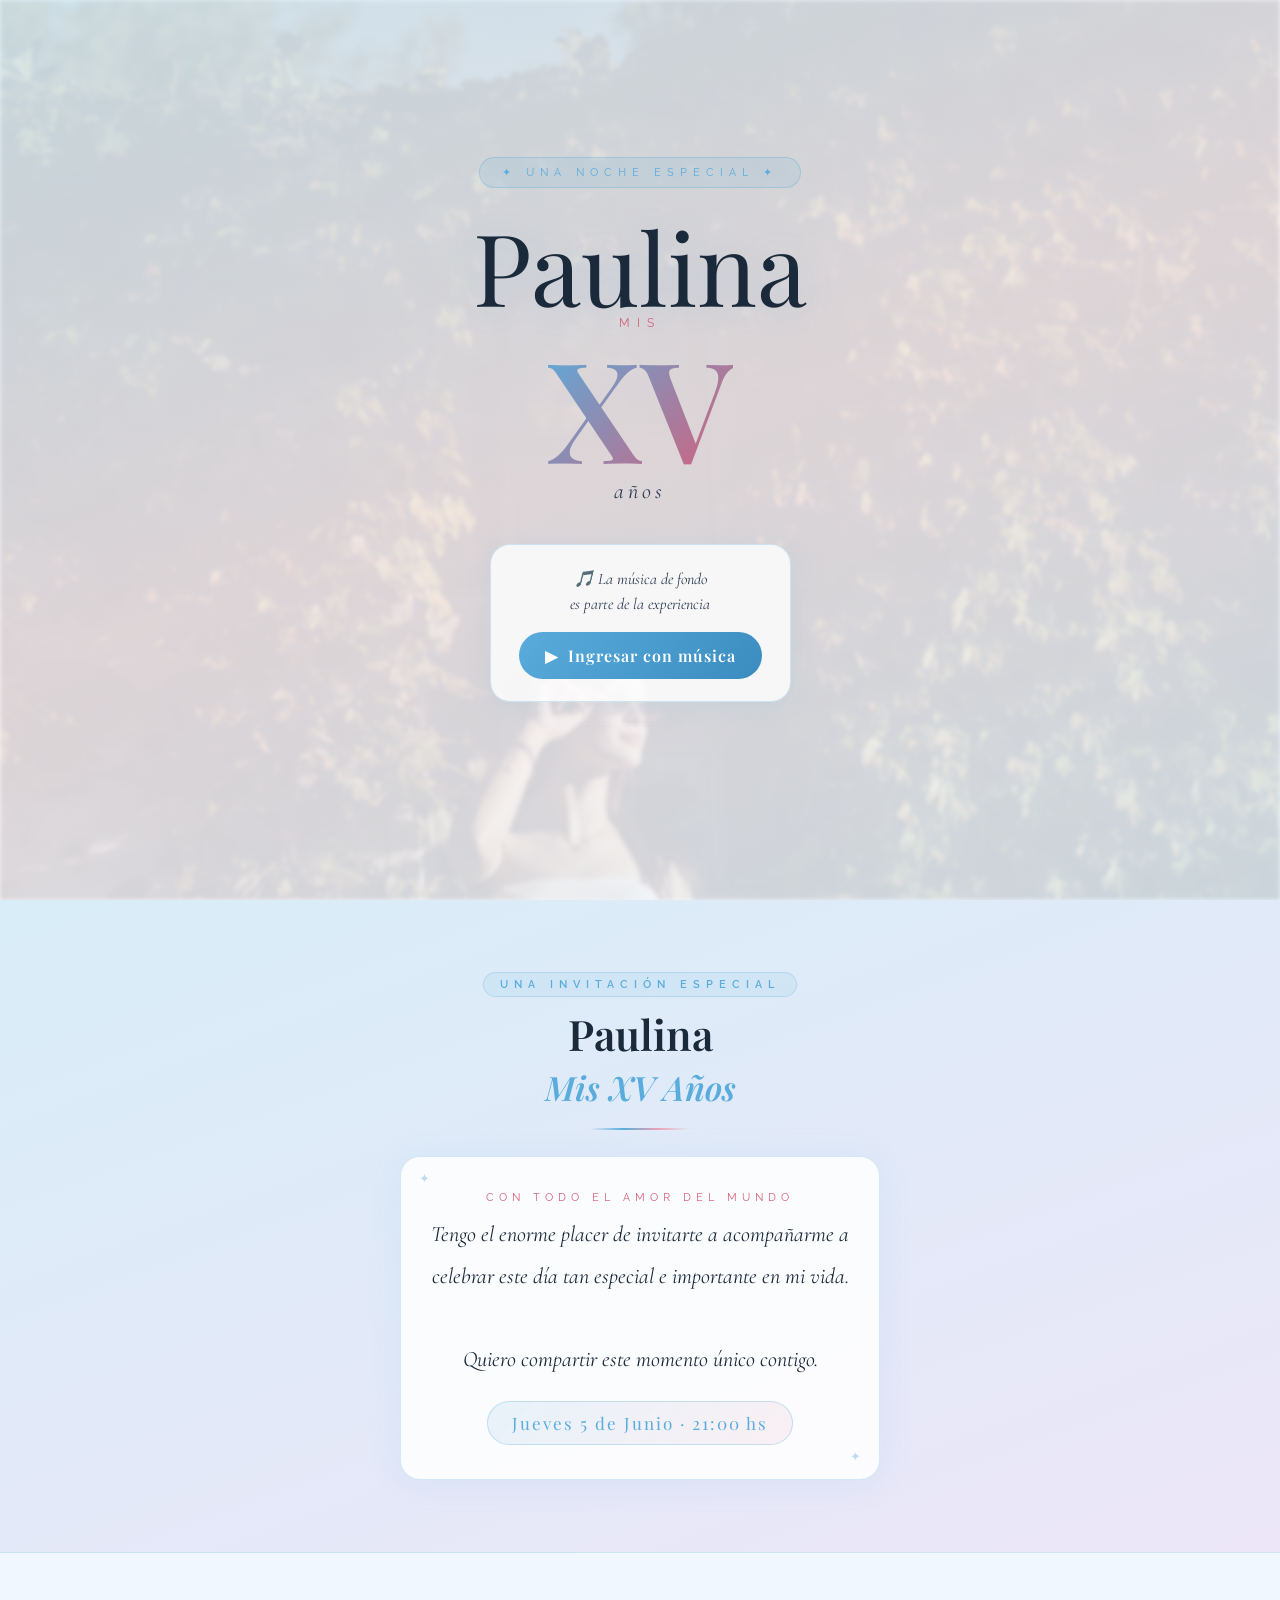
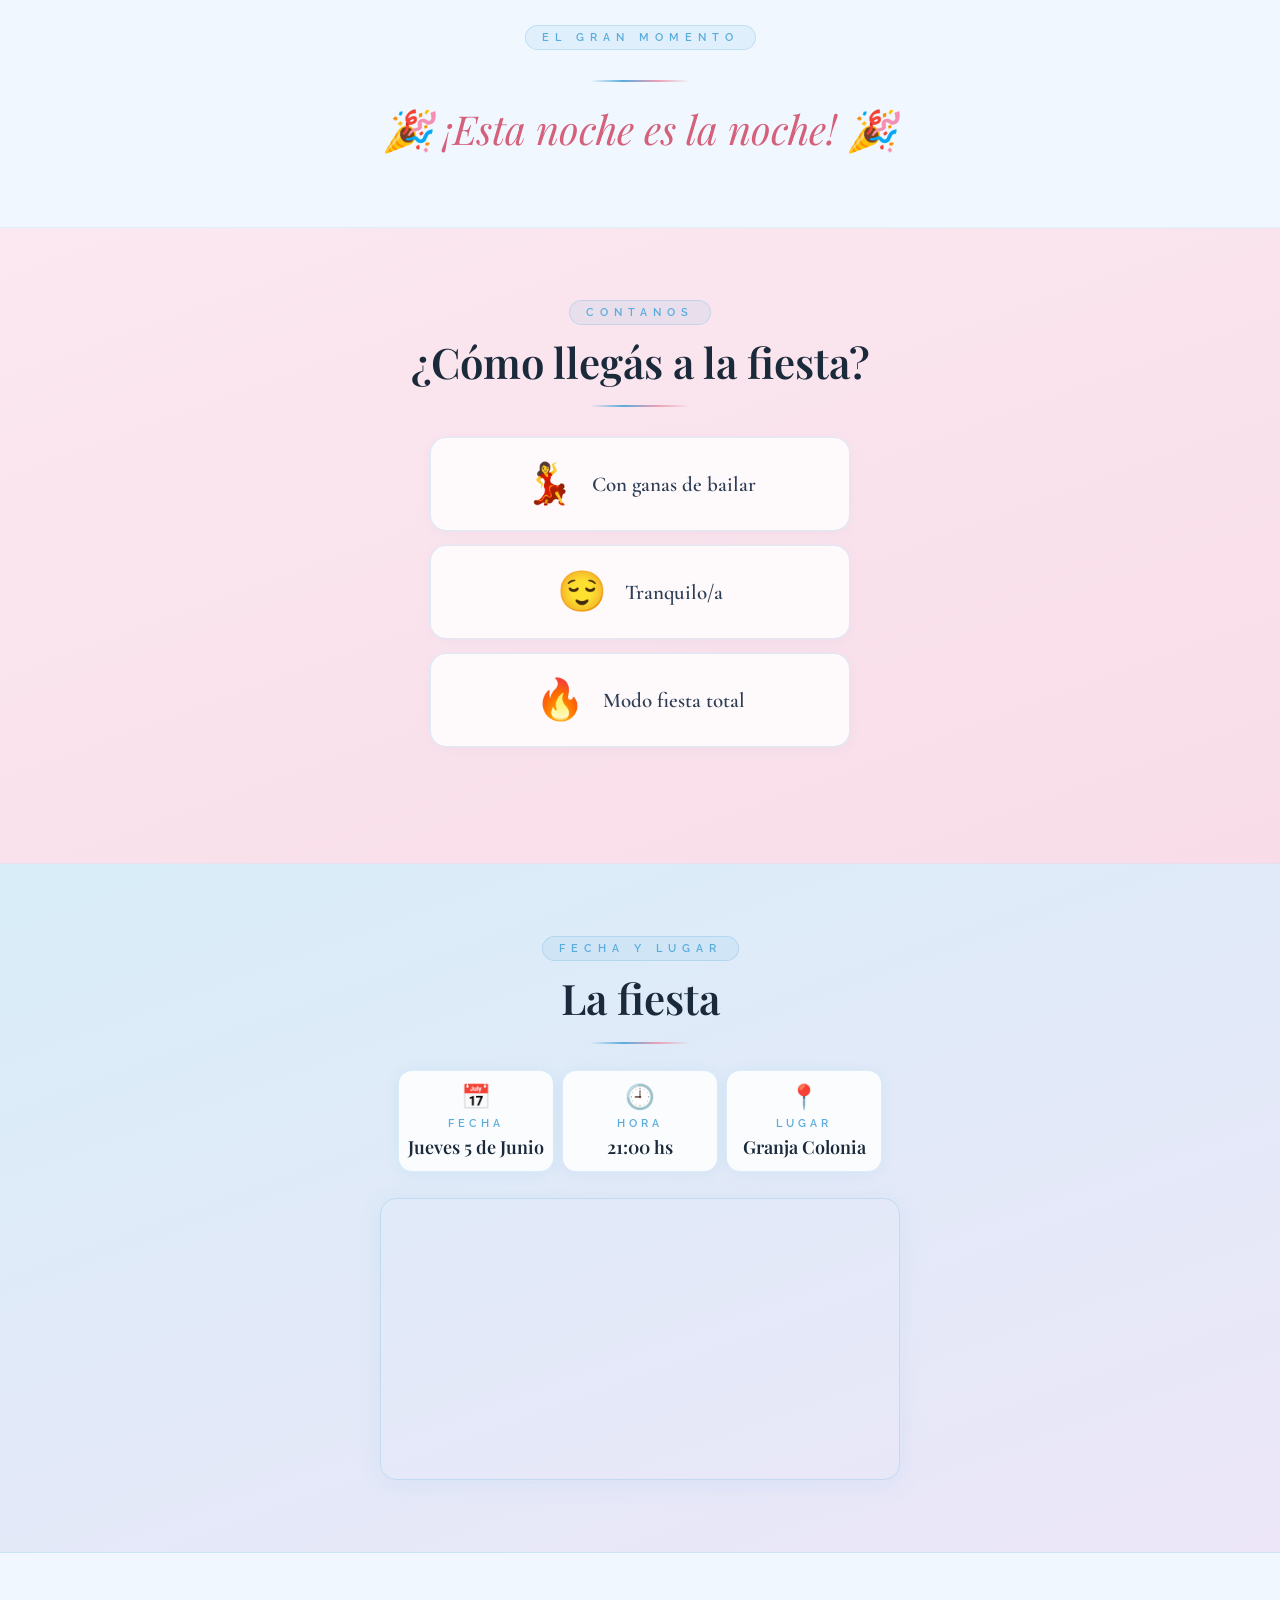
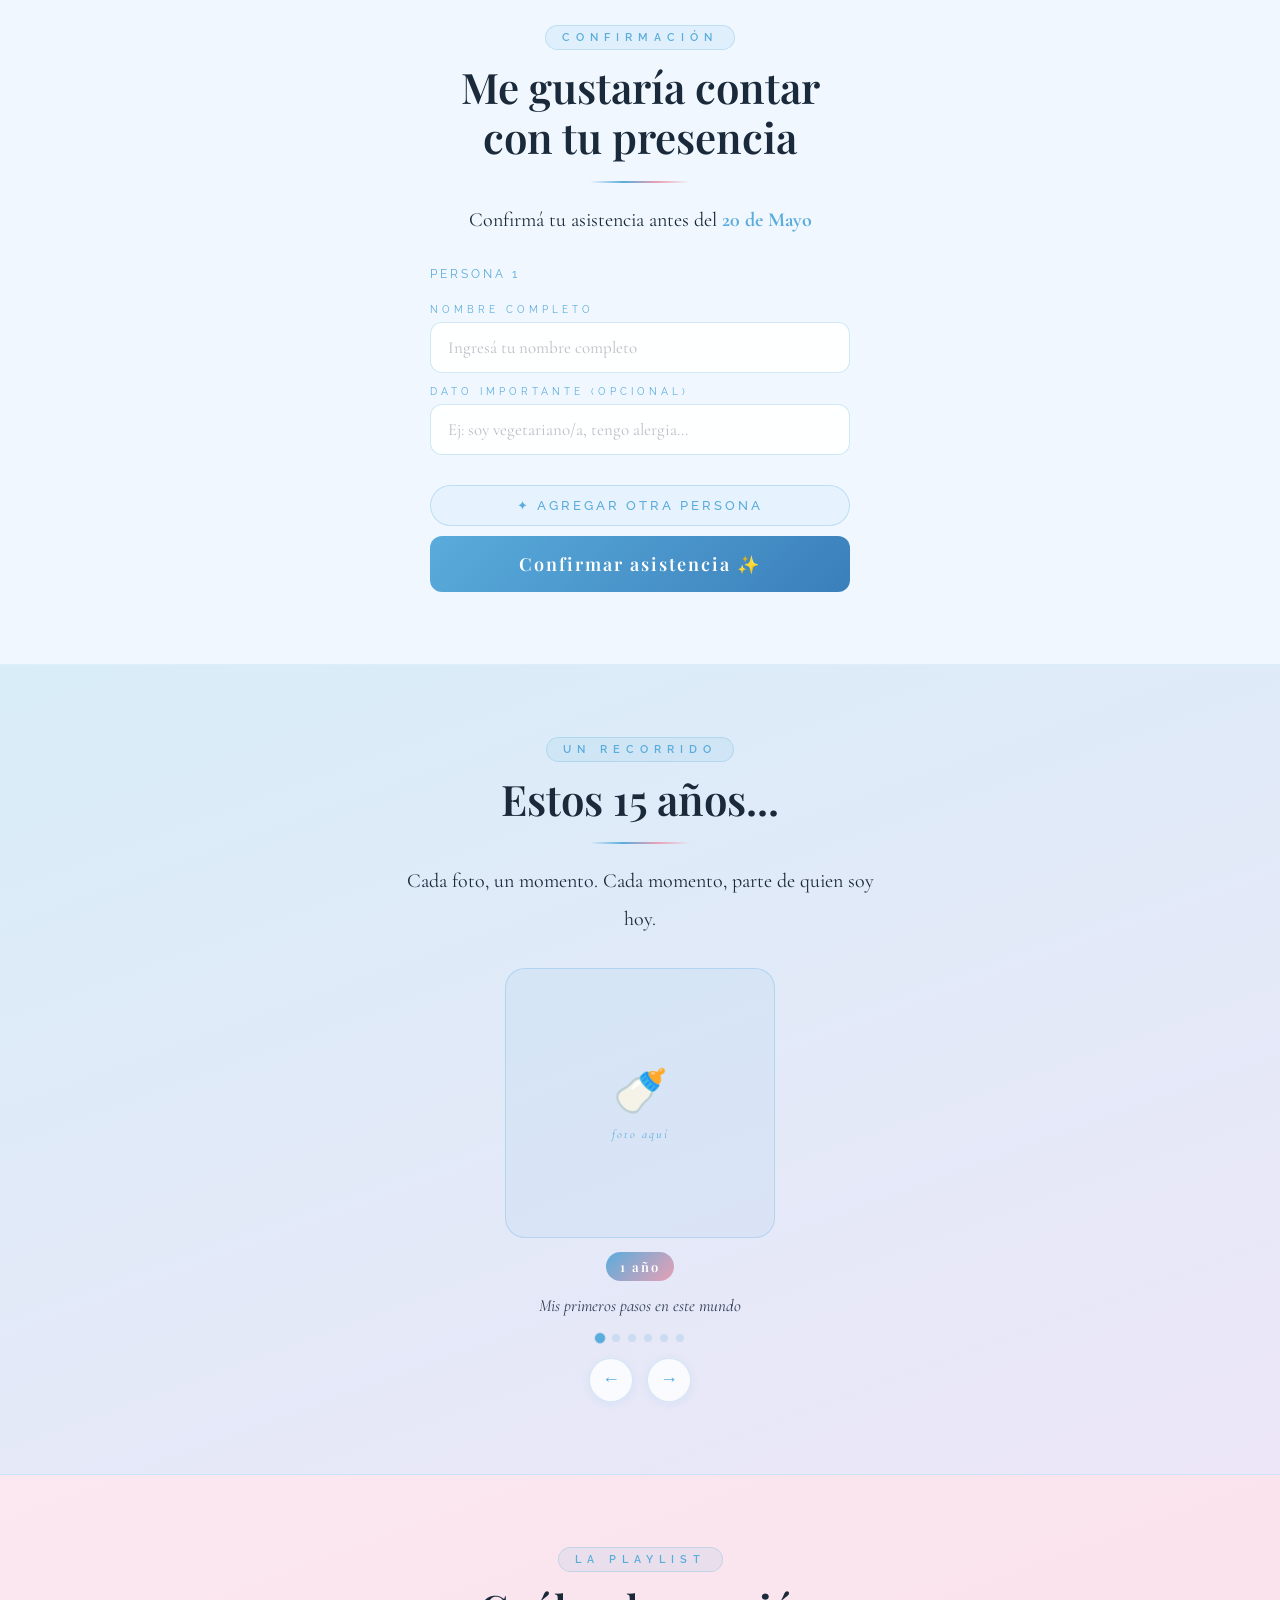
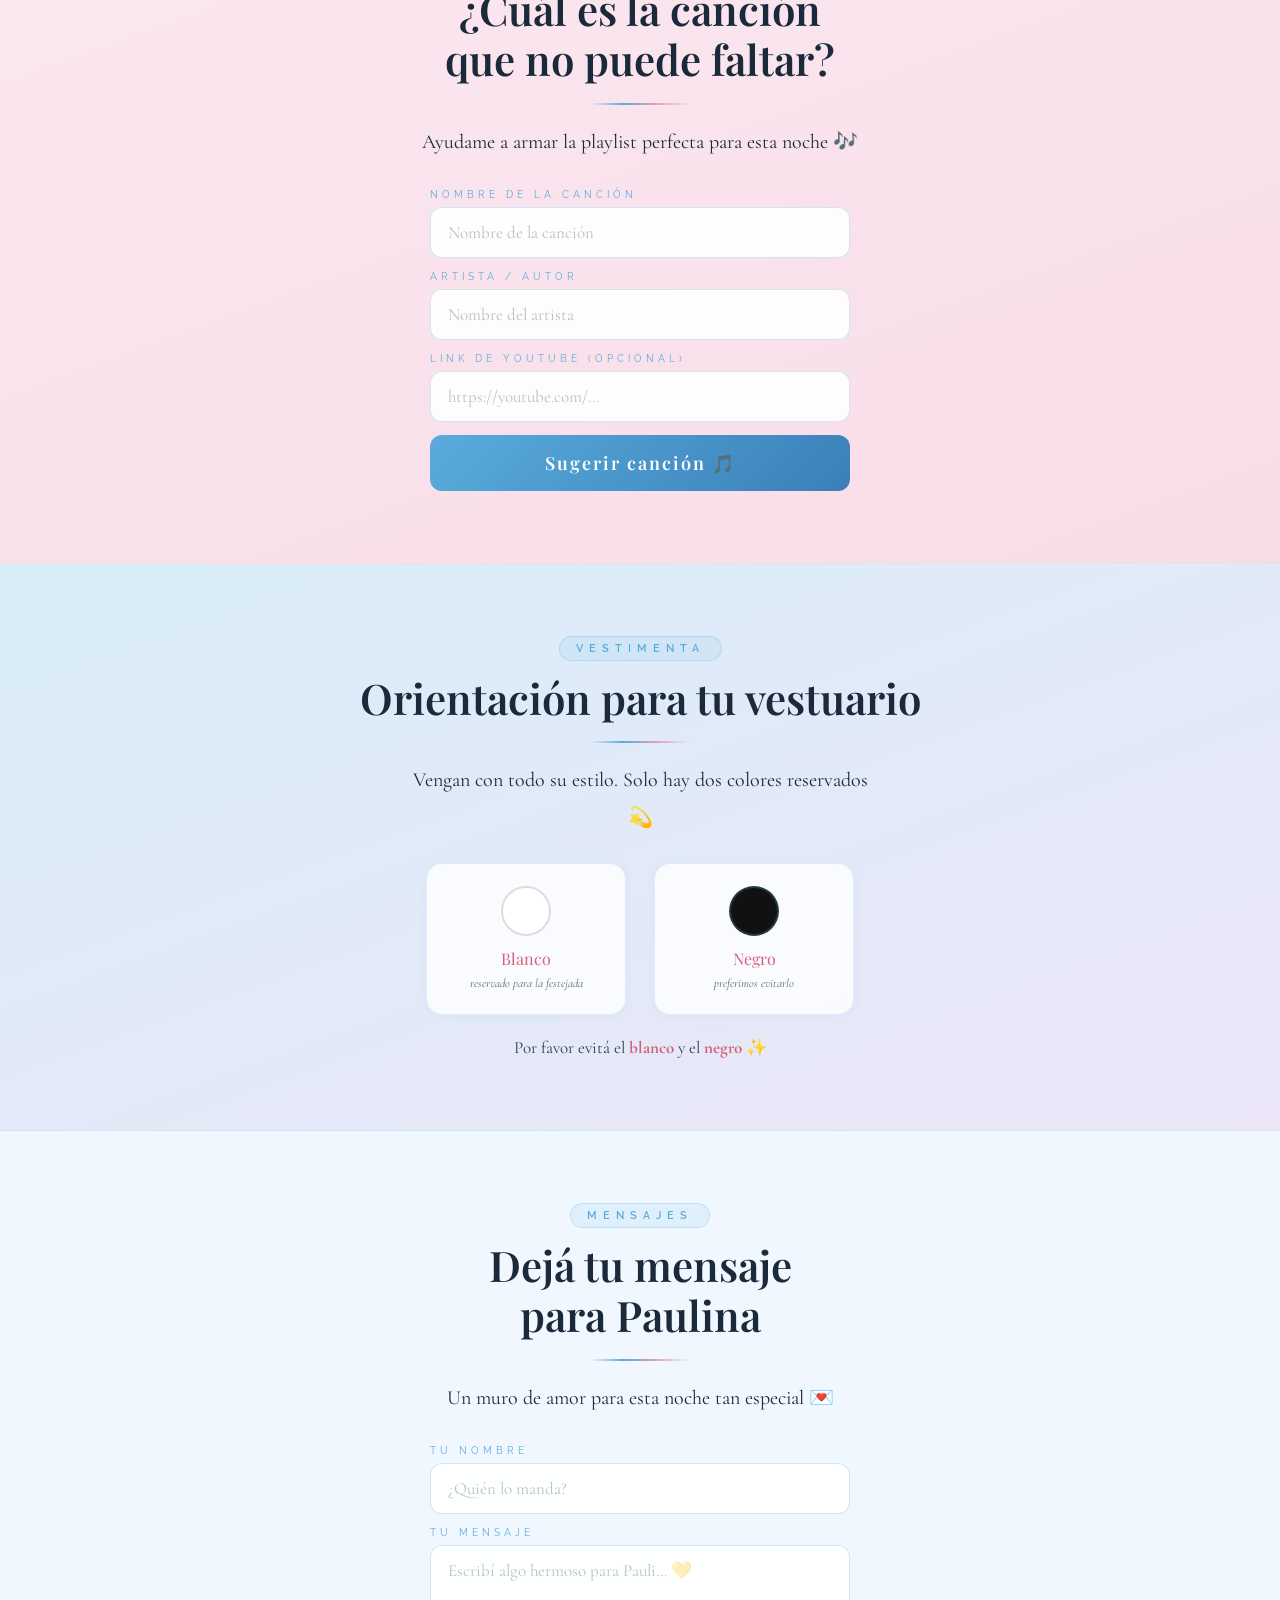
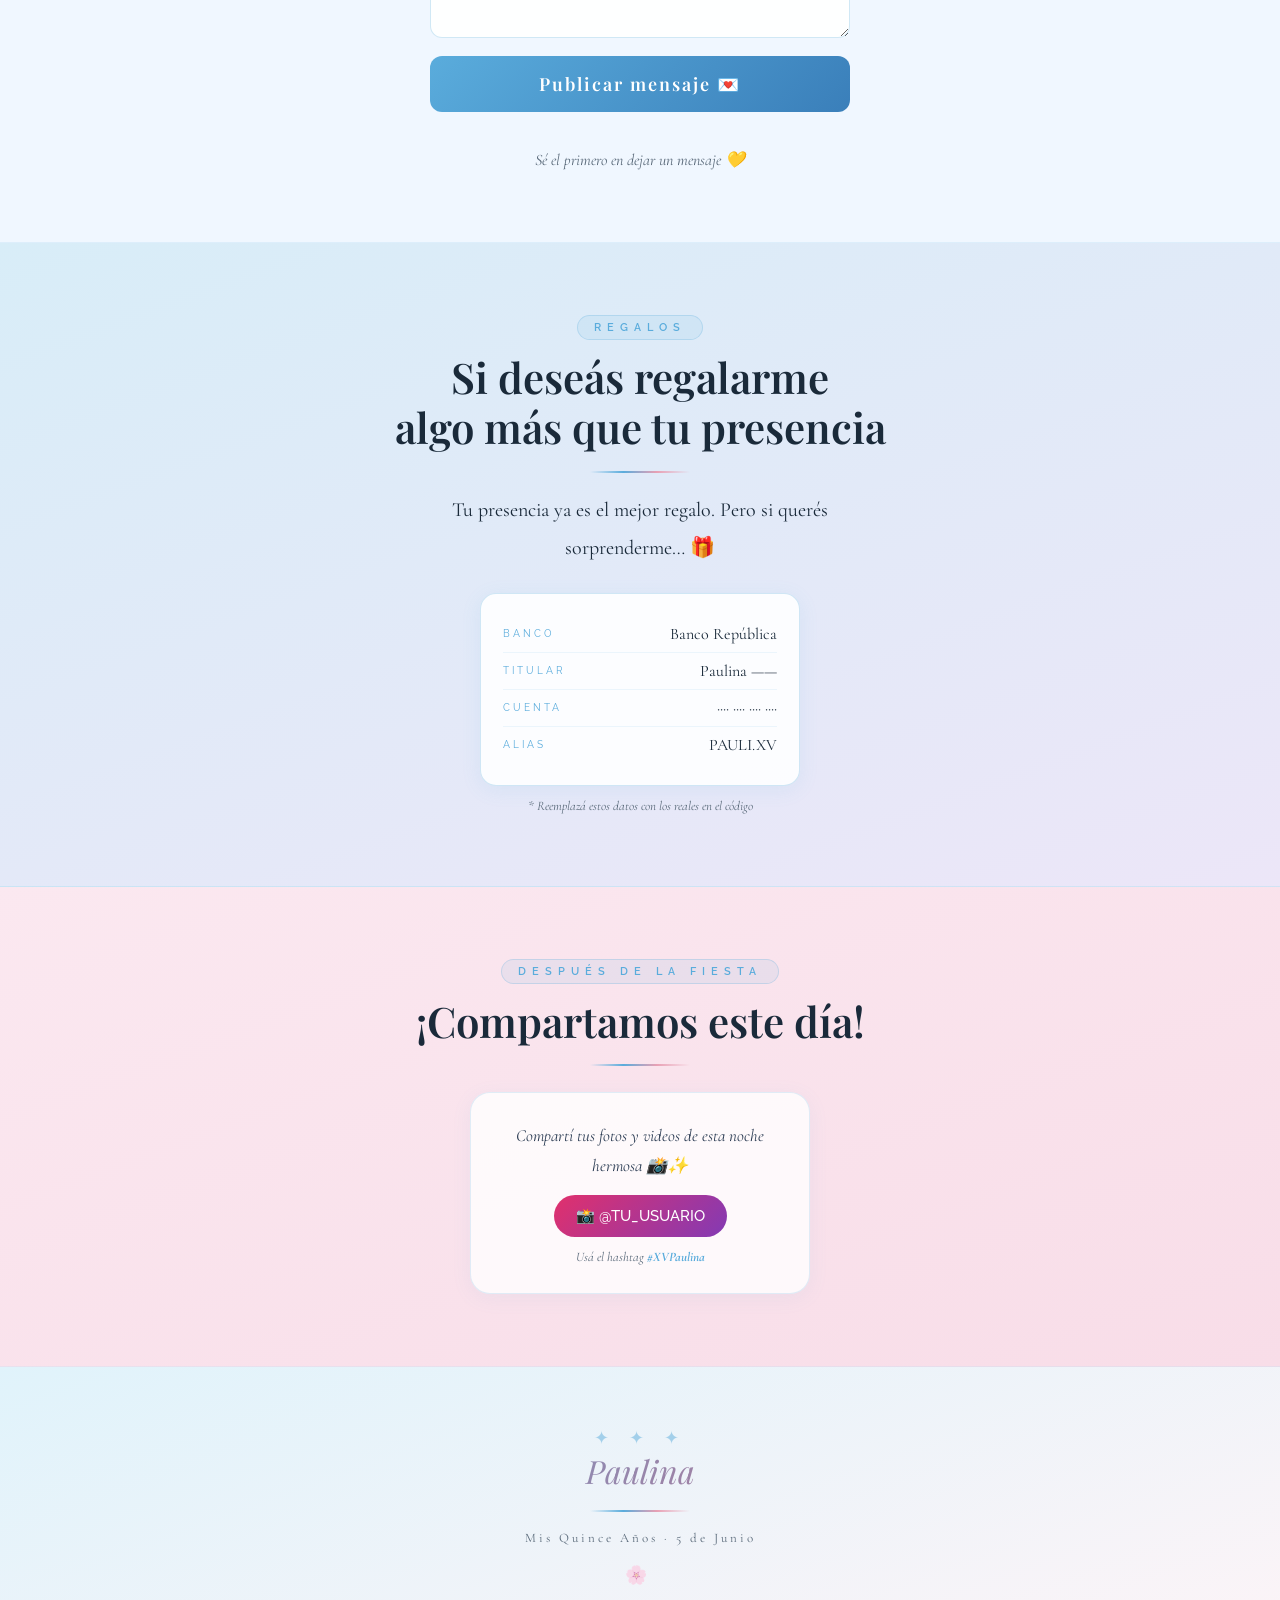
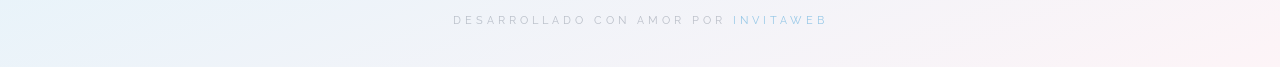
==== invitacion.html @ b2c711cb "Rename index.html to invitacion.html" ====
<!DOCTYPE html>

<html lang="es">
<head>
<meta charset="utf-8"/>
<meta content="width=device-width, initial-scale=1.0" name="viewport"/>
<title>Mis XV – Paulina</title>
<meta content="Mis XV – Paulina 🌸" property="og:title"/>
<meta content="¡Estás invitado/a a mis XV años! Jueves 5 de Junio · 21:00 hs · Granja Colonia" property="og:description"/>
<link href="https://fonts.googleapis.com" rel="preconnect"/>
<link href="https://fonts.googleapis.com/css2?family=Playfair+Display:ital,wght@0,400;0,600;1,400;1,600&amp;family=Cormorant+Garamond:ital,wght@0,300;0,400;0,500;1,300;1,400&amp;family=Raleway:wght@300;400;500&amp;display=swap" rel="stylesheet"/>

<link href="styles.css" rel="stylesheet"/></head>
<body>
<div id="petals"></div>
<audio id="bg-audio" loop="">
<source src="https://www.dropbox.com/scl/fi/ehjotuprtsx8vl22t01s5/Ed-Sheeran-Perfect.mp3?rlkey=2dh03h3hcytiv7m80mpddvq2r&amp;raw=1" type="audio/mpeg"/>
</audio>
<!-- ═══ HERO ═══ -->
<section id="hero">
<div id="hero-bg-photo"></div>
<div class="hero-badge">✦ una noche especial ✦</div>
<h1 class="hero-name">Paulina</h1>
<p class="hero-pre">Mis</p>
<div class="hero-xv">XV</div>
<p class="hero-anos">años</p>
<div class="music-btn-wrap">
<div class="music-card">
<p style="text-align:center;">🎵 La música de fondo<br/>es parte de la experiencia</p>
<button class="btn-music" id="musicBtn" onclick="toggleMusic()">
<span id="musicIcon">▶</span>
<span id="musicLabel">Ingresar con música</span>
</button>
<div class="audio-playing" id="audioAnim">
<div class="bar-anim" style="animation-delay:0s;height:5px;"></div>
<div class="bar-anim" style="animation-delay:.12s;height:9px;"></div>
<div class="bar-anim" style="animation-delay:.24s;height:13px;"></div>
<div class="bar-anim" style="animation-delay:.12s;height:9px;"></div>
<div class="bar-anim" style="animation-delay:0s;height:5px;"></div>
<span style="margin-left:8px;">Perfect · Ed Sheeran</span>
</div>
</div>
</div>
</section>
<!-- ═══ INVITACIÓN ═══ -->
<section class="section s-dark" id="invitacion">
<span class="sec-tag">una invitación especial</span>
<h2 class="sec-title">Paulina<br/><em style="font-size:.8em;color:var(--sky);">Mis XV Años</em></h2>
<div class="gold-line"></div>
<div class="invite-card">
<p class="invite-who">Con todo el amor del mundo</p>
<p class="invite-text">Tengo el enorme placer de invitarte a acompañarme a celebrar este día tan especial e importante en mi vida.<br/><br/>Quiero compartir este momento único contigo.</p>
<div class="invite-date">Jueves 5 de Junio · 21:00 hs</div>
</div>
</section>
<!-- ═══ COUNTDOWN ═══ -->
<section class="section" id="countdown-section">
<span class="sec-tag">el gran momento</span>
<h2 class="sec-title" id="countdownTitle">Faltan...</h2>
<div class="gold-line"></div>
<div class="countdown-grid" id="countdownGrid">
<div class="count-box"><span class="count-num" id="cd-days">--</span><span class="count-label">Días</span></div>
<div class="count-box"><span class="count-num" id="cd-hours">--</span><span class="count-label">Horas</span></div>
<div class="count-box"><span class="count-num" id="cd-mins">--</span><span class="count-label">Min</span></div>
<div class="count-box"><span class="count-num" id="cd-secs">--</span><span class="count-label">Seg</span></div>
</div>
<div id="event-arrived">🎉 ¡Esta noche es la noche! 🎉</div>
</section>
<!-- ═══ MOOD ═══ -->
<section class="section s-rose">
<span class="sec-tag">contanos</span>
<h2 class="sec-title">¿Cómo llegás a la fiesta?</h2>
<div class="gold-line"></div>
<div class="mood-grid mood-grid-vertical">
<button class="mood-btn mood-btn-centered" onclick="selectMood(this,'¡Así me gusta! ¡Con toda la energía! 💃')">
<span class="mood-icon">💃</span><span class="mood-label">Con ganas de bailar</span>
</button>
<button class="mood-btn mood-btn-centered" onclick="selectMood(this,'Perfecto, también hay lugar para descansar 😌')">
<span class="mood-icon">😌</span><span class="mood-label">Tranquilo/a</span>
</button>
<button class="mood-btn mood-btn-centered" onclick="selectMood(this,'¡¡MODO BESTIA ACTIVADO!! 🔥🎉')">
<span class="mood-icon">🔥</span><span class="mood-label">Modo fiesta total</span>
</button>
</div>
<p id="mood-response"></p>
</section>
<!-- ═══ LUGAR ═══ -->
<section class="section s-dark">
<span class="sec-tag">fecha y lugar</span>
<h2 class="sec-title">La fiesta</h2>
<div class="gold-line"></div>
<div class="lugar-info">
<div class="lugar-detail"><span class="ld-icon">📅</span><span class="ld-label">Fecha</span><span class="ld-val">Jueves 5 de Junio</span></div>
<div class="lugar-detail"><span class="ld-icon">🕘</span><span class="ld-label">Hora</span><span class="ld-val">21:00 hs</span></div>
<div class="lugar-detail"><span class="ld-icon">📍</span><span class="ld-label">Lugar</span><span class="ld-val">Granja Colonia</span></div>
</div>
<div class="map-wrap">
<iframe allowfullscreen="" height="280" loading="lazy" referrerpolicy="no-referrer-when-downgrade" src="https://www.google.com/maps/embed?pb=!1m18!1m12!1m3!1d3290.685437477045!2d-57.740736999999996!3d-34.4347445!2m3!1f0!2f0!3f0!3m2!1i1024!2i768!4f13.1!3m3!1m2!1s0x95a30c7c1a34ffbd%3A0x6a4ad1bd16b728e4!2sGranja%20Colonia!5e0!3m2!1ses-419!2suy!4v1768006159809!5m2!1ses-419!2suy" style="border:0;display:block;" width="100%"></iframe>
</div>
</section>
<!-- ═══ RSVP ═══ -->
<section class="section">
<span class="sec-tag">confirmación</span>
<h2 class="sec-title">Me gustaría contar<br/>con tu presencia</h2>
<div class="gold-line"></div>
<p class="sec-body">Confirmá tu asistencia antes del <strong style="color:var(--sky)">20 de Mayo</strong></p>
<div id="rsvp-wrap">
<div id="rsvp-forms-container">
<div class="rsvp-form rsvp-person-form" id="rsvp-form-0">
<p class="rsvp-person-label">Persona 1</p>
<div><label class="field-label">Nombre completo</label><input class="rsvp-input rsvp-name-input" placeholder="Ingresá tu nombre completo" type="text"/></div>
<div><label class="field-label">Dato importante (opcional)</label><input class="rsvp-input rsvp-dato-input" placeholder="Ej: soy vegetariano/a, tengo alergia..." type="text"/></div>
</div>
</div>
<div style="max-width:420px;margin:12px auto 0;display:flex;gap:10px;flex-direction:column;">
<button class="btn-add-person" id="btn-add-person" onclick="addRSVPPerson()">✦ Agregar otra persona</button>
<div style="position:relative;">
  <div class="party-burst" id="party-burst"></div>
  <button class="btn-gold" id="rsvp-btn" onclick="submitRSVP()">Confirmar asistencia ✨</button>
</div>
<p class="sheet-loading" id="rsvp-loading">Enviando...</p>
</div>
</div>
<div class="success-box" id="rsvp-success" style="position:relative;overflow:visible;">
  <span class="success-icon">🌸</span>
  <p class="success-msg" id="rsvp-thanks-msg"></p>
  <button class="btn-add-more" onclick="showAddMore()">¿Olvidaste a alguien? Agregar más →</button>
</div>
<div id="rsvp-add-more" style="display:none;max-width:420px;margin:20px auto 0;">
  <div id="rsvp-extra-container"></div>
  <div style="display:flex;gap:10px;flex-direction:column;margin-top:10px;">
    <button class="btn-add-person" onclick="addExtraPerson()">✦ Agregar otra persona</button>
    <button class="btn-gold" id="rsvp-extra-btn" onclick="submitExtra()">Confirmar ✨</button>
    <p class="sheet-loading" id="rsvp-extra-loading">Enviando...</p>
  </div>
</div>
</section>
<!-- ═══ SLIDESHOW ═══ -->
<section class="section s-dark" id="slideshow-section">
<span class="sec-tag">un recorrido</span>
<h2 class="sec-title">Estos 15 años...</h2>
<div class="gold-line"></div>
<p class="sec-body">Cada foto, un momento. Cada momento, parte de quien soy hoy.</p>
<div class="slides-wrap">
<div class="slide active">
<div class="slide-photo"><div class="slide-photo-placeholder">🍼<span>foto aquí</span></div></div>
<div class="slide-year-tag">1 año</div><p class="slide-caption">Mis primeros pasos en este mundo</p>
</div>
<div class="slide">
<div class="slide-photo"><div class="slide-photo-placeholder">🎠<span>foto aquí</span></div></div>
<div class="slide-year-tag">4 años</div><p class="slide-caption">La infancia más feliz</p>
</div>
<div class="slide">
<div class="slide-photo"><div class="slide-photo-placeholder">🎒<span>foto aquí</span></div></div>
<div class="slide-year-tag">7 años</div><p class="slide-caption">Empezando la escuela con todo</p>
</div>
<div class="slide">
<div class="slide-photo"><div class="slide-photo-placeholder">⭐<span>foto aquí</span></div></div>
<div class="slide-year-tag">10 años</div><p class="slide-caption">Creciendo y brillando</p>
</div>
<div class="slide">
<div class="slide-photo"><div class="slide-photo-placeholder">💫<span>foto aquí</span></div></div>
<div class="slide-year-tag">13 años</div><p class="slide-caption">Encontrando mi camino</p>
</div>
<div class="slide">
<div class="slide-photo" style="background:rgba(212,170,90,.15);border-color:var(--gold);display:flex;align-items:center;justify-content:center;">
<span style="font-family:'Playfair Display',serif;font-size:52px;color:var(--gold);">XV</span>
</div>
<div class="slide-year-tag" style="background:var(--rose);color:#fff;">¡Hoy! ✨</div>
<p class="slide-caption">La noche más especial de mi vida</p>
</div>
</div>
<div class="slide-dots" id="slideDots"></div>
<div class="slide-nav">
<button onclick="changeSlide(-1)">←</button>
<button onclick="changeSlide(1)">→</button>
</div>
</section>
<!-- ═══ CANCIÓN ═══ -->
<section class="section s-rose">
<span class="sec-tag">la playlist</span>
<h2 class="sec-title">¿Cuál es la canción<br/>que no puede faltar?</h2>
<div class="gold-line"></div>
<p class="sec-body">Ayudame a armar la playlist perfecta para esta noche 🎶</p>
<div id="cancion-wrap">
<div class="cancion-form">
<div><label class="field-label">Nombre de la canción</label><input class="rsvp-input" id="song-name" placeholder="Nombre de la canción" type="text"/></div>
<div><label class="field-label">Artista / Autor</label><input class="rsvp-input" id="song-artist" placeholder="Nombre del artista" type="text"/></div>
<div><label class="field-label">Link de YouTube (opcional)</label><input class="rsvp-input" id="song-yt" placeholder="https://youtube.com/..." type="url"/></div>
<button class="btn-gold" id="song-btn" onclick="submitSong()">Sugerir canción 🎵</button>
<p class="sheet-loading" id="song-loading">Enviando...</p>
</div>
</div>
<div class="success-box" id="song-success">
  <div class="music-burst" id="music-burst"></div>
  <div class="song-success-content">
    <div class="vinyl-spin">🎵</div>
    <p class="song-success-headline">¡Ya suena en la lista!</p>
    <p class="success-msg">Tu canción está en la playlist. ¡Esta noche va a sonar con todo! 🔥</p>
  </div>
</div>
</section>
<!-- ═══ DRESS CODE ═══ -->
<section class="section s-dark">
<span class="sec-tag">vestimenta</span>
<h2 class="sec-title">Orientación para tu vestuario</h2>
<div class="gold-line"></div>
<p class="sec-body">Vengan con todo su estilo. Solo hay dos colores reservados 💫</p>
<div class="dress-grid" style="justify-content:center;gap:28px;">
<div class="dress-card">
  <div class="dress-swatch" style="background:#ffffff;border:2px solid #ddd;"></div>
  <span class="dress-name" style="color:var(--rose);">Blanco</span>
  <span class="dress-hint">reservado para la festejada</span>
</div>
<div class="dress-card">
  <div class="dress-swatch" style="background:#111111;"></div>
  <span class="dress-name" style="color:var(--rose);">Negro</span>
  <span class="dress-hint">preferimos evitarlo</span>
</div>
</div>
<p class="dress-avoid" style="margin-top:22px;font-size:17px;">Por favor evitá el <strong>blanco</strong> y el <strong>negro</strong> ✨</p>
</section>
<!-- ═══ MURO MENSAJES ═══ -->
<section class="section">
<span class="sec-tag">mensajes</span>
<h2 class="sec-title">Dejá tu mensaje<br/>para Paulina</h2>
<div class="gold-line"></div>
<p class="sec-body" style="margin-bottom:26px;">Un muro de amor para esta noche tan especial 💌</p>
<div class="wall-form">
<div><label class="field-label">Tu nombre</label><input class="rsvp-input" id="msg-author" placeholder="¿Quién lo manda?" type="text"/></div>
<div><label class="field-label">Tu mensaje</label><textarea class="rsvp-input" id="msg-text" placeholder="Escribí algo hermoso para Pauli... 💛" rows="3"></textarea></div>
<button class="btn-gold" id="msg-btn" onclick="submitMessage()">Publicar mensaje 💌</button>
<p class="sheet-loading" id="msg-loading">Enviando...</p>
</div>
<div class="messages-grid" id="messages-grid"></div>
<p id="no-msgs" style="font-style:italic;color:var(--text3);margin-top:14px;font-size:16px;">Sé el primero en dejar un mensaje 💛</p>
<div id="load-more-wrap" style="display:none;margin-top:18px;">
<button class="btn-load-more" id="load-more-btn" onclick="showMoreMessages()">Ver más mensajes 💌</button>
</div>
</section>
<!-- ═══ REGALOS ═══ -->
<section class="section s-dark">
<span class="sec-tag">regalos</span>
<h2 class="sec-title">Si deseás regalarme<br/>algo más que tu presencia</h2>
<div class="gold-line"></div>
<p class="sec-body">Tu presencia ya es el mejor regalo. Pero si querés sorprenderme… 🎁</p>
<div class="cuenta-card" style="margin-top:26px;">
<div class="cuenta-row"><span class="cuenta-key">Banco</span><span class="cuenta-val">Banco República</span></div>
<div class="cuenta-row"><span class="cuenta-key">Titular</span><span class="cuenta-val">Paulina ——</span></div>
<div class="cuenta-row"><span class="cuenta-key">Cuenta</span><span class="cuenta-val">···· ···· ···· ····</span></div>
<div class="cuenta-row"><span class="cuenta-key">Alias</span><span class="cuenta-val">PAULI.XV</span></div>
</div>
<p style="margin-top:12px;font-style:italic;font-size:13px;color:var(--text3);">* Reemplazá estos datos con los reales en el código</p>
</section>
<!-- ═══ COMPARTIR ═══ -->
<section class="section s-rose">
<span class="sec-tag">después de la fiesta</span>
<h2 class="sec-title">¡Compartamos este día!</h2>
<div class="gold-line"></div>
<div class="compartir-card">
<p style="font-size:17px;line-height:1.75;color:var(--text2);font-style:italic;">Compartí tus fotos y videos de esta noche hermosa 📸✨</p>
<a class="ig-link" href="https://instagram.com/TU_USUARIO" target="_blank">📸 @TU_USUARIO</a>
<p style="margin-top:12px;font-size:13px;color:var(--text3);font-style:italic;">Usá el hashtag <strong style="color:var(--sky)">#XVPaulina</strong></p>
</div>
</section>
<!-- ═══ FOOTER ═══ -->
<footer>
<div class="ornament">✦ ✦ ✦</div>
<p class="footer-name">Paulina</p>
<div class="gold-line"></div>
<p class="footer-sub">Mis Quince Años · 5 de Junio</p>
<div class="ornament" style="margin-top:18px;">🌸</div>
<p class="footer-dev">Desarrollado con amor por <a href="https://instagram.com/invitaweb" target="_blank">InvitaWeb</a></p>
</footer>
<script>
const RSVP_URL   = 'https://script.google.com/macros/s/AKfycby2bw_PEi1w4SXfk_TTuOe9Qt4-QoPeKziPu39IPRhcY4eWBf8t-KB4WMZ339tUosrSmA/exec';
const SONG_URL   = 'https://script.google.com/macros/s/AKfycbwihVxnTMyxjVmnY-t0No33_3AevM8NCIVOHHYjIyl0JQ2nB4KIGzhMf7et7EvwhIkz/exec';
const WALL_URL   = 'https://script.google.com/macros/s/AKfycbxCaXE3C5wKMLF_wX_gRmzpaJHUsHrGMh-nxW_STA-od3k9UpepJ0_OFmLWIS_dCV-lzw/exec';

/* PÉTALOS */
(function(){
  const c=document.getElementById('petals');
  const cols=['#a8d8f0','#e8a0b4','#5aacdc','#f0c8d8','#90ccee','#d4607a','#b8e0f4'];
  for(let i=0;i<30;i++){
    const p=document.createElement('div'); p.className='petal';
    const s=7+Math.random()*10;
    p.style.cssText=['left:'+(Math.random()*100)+'vw','width:'+s+'px','height:'+(s*1.4)+'px',
      'background:'+cols[Math.floor(Math.random()*cols.length)],
      'animation-duration:'+(4+Math.random()*7)+'s',
      'animation-delay:'+(Math.random()*10)+'s',
      'border-radius:'+(48+Math.random()*20)+'% '+(38+Math.random()*20)+'% '+(52+Math.random()*18)+'% '+(34+Math.random()*18)+'%'
    ].join(';');
    c.appendChild(p);
  }
})();

/* SPARKLES */
(function(){
  const h=document.getElementById('hero');
  for(let i=0;i<18;i++){
    const s=document.createElement('div'); s.className='hero-sparkle';
    s.style.cssText=['left:'+(10+Math.random()*80)+'%','top:'+(10+Math.random()*80)+'%',
      'width:'+(1+Math.random()*2.5)+'px','height:'+(1+Math.random()*2.5)+'px',
      'animation-duration:'+(2+Math.random()*4)+'s','animation-delay:'+(Math.random()*4)+'s'
    ].join(';');
    h.appendChild(s);
  }
})();

/* MÚSICA */
let playing=false;
function toggleMusic(){
  const a=document.getElementById('bg-audio');
  const icon=document.getElementById('musicIcon');
  const lbl=document.getElementById('musicLabel');
  const anim=document.getElementById('audioAnim');
  const floatBtn=document.getElementById('music-float');
  const pauseSvg=document.getElementById('float-pause-svg');
  const playSvg=document.getElementById('float-play-svg');
  if(!playing){
    a.play().catch(()=>{});
    icon.textContent='⏸'; lbl.textContent='Pausar música';
    anim.classList.add('show');
    floatBtn.style.display='flex';
    if(pauseSvg){pauseSvg.style.display='block'; playSvg.style.display='none';}
    playing=true;
  }else{
    a.pause();
    icon.textContent='▶'; lbl.textContent='Reanudar música';
    anim.classList.remove('show');
    floatBtn.style.display='flex';
    if(pauseSvg){pauseSvg.style.display='none'; playSvg.style.display='block';}
    playing=false;
  }
}

/* COUNTDOWN */
(function(){
  const target=new Date('2026-06-05T21:00:00');
  const grid=document.getElementById('countdownGrid');
  const arrived=document.getElementById('event-arrived');
  const title=document.getElementById('countdownTitle');
  function tick(){
    const diff=target-Date.now();
    if(diff<=0){grid.style.display='none';arrived.style.display='block';title.style.display='none';return;}
    document.getElementById('cd-days').textContent=Math.floor(diff/86400000);
    document.getElementById('cd-hours').textContent=Math.floor((diff%86400000)/3600000);
    document.getElementById('cd-mins').textContent=Math.floor((diff%3600000)/60000);
    document.getElementById('cd-secs').textContent=Math.floor((diff%60000)/1000);
  }
  tick(); setInterval(tick,1000);
})();

/* MOOD */
function selectMood(btn,msg){
  document.querySelectorAll('.mood-btn').forEach(b=>b.classList.remove('selected'));
  btn.classList.add('selected');
  const r=document.getElementById('mood-response');
  r.style.opacity=0;
  setTimeout(()=>{r.textContent=msg;r.style.opacity=1;},200);
}

/* SLIDESHOW */
(function(){
  const slides=document.querySelectorAll('.slide');
  const dotsEl=document.getElementById('slideDots');
  let current=0, timer;
  slides.forEach((_,i)=>{
    const d=document.createElement('button'); d.className='sdot'+(i===0?' active':'');
    d.onclick=()=>goTo(i); dotsEl.appendChild(d);
  });
  function goTo(n){
    slides[current].classList.remove('active'); dotsEl.children[current].classList.remove('active');
    current=(n+slides.length)%slides.length;
    slides[current].classList.add('active'); dotsEl.children[current].classList.add('active');
    resetTimer();
  }
  function resetTimer(){clearInterval(timer); timer=setInterval(()=>goTo(current+1),4000);}
  resetTimer();
  window.changeSlide=n=>goTo(current+n);
})();

/* UTIL FETCH A SHEETS */
async function sendToSheet(url, data, btnId, loadingId){
  const btn=document.getElementById(btnId);
  const loading=document.getElementById(loadingId);
  btn.disabled=true; loading.classList.add('show');
  try{
    // Sin Content-Type header: evita preflight CORS con Google Apps Script
    await fetch(url,{method:'POST',body:JSON.stringify(data)});
  }catch(e){console.warn('Sheet error',e);}
  loading.classList.remove('show');
}

/* RSVP */
let rsvpPersonCount = 1;
function addRSVPPerson(){
  const container = document.getElementById('rsvp-forms-container');
  const idx = rsvpPersonCount;
  const div = document.createElement('div');
  div.className = 'rsvp-form rsvp-person-form';
  div.id = 'rsvp-form-'+idx;
  div.innerHTML = `
    <p class="rsvp-person-label">Persona ${idx+1} <button onclick="removeRSVPPerson(${idx})" class="btn-remove-person">✕ quitar</button></p>
    <div><label class="field-label">Nombre completo</label><input class="rsvp-input rsvp-name-input" placeholder="Nombre completo" type="text"/></div>
    <div><label class="field-label">Dato importante (opcional)</label><input class="rsvp-input rsvp-dato-input" placeholder="Ej: soy vegetariano/a, tiene alergia..." type="text"/></div>
  `;
  container.appendChild(div);
  rsvpPersonCount++;
}
function removeRSVPPerson(idx){
  const el = document.getElementById('rsvp-form-'+idx);
  if(el) el.remove();
}
async function submitRSVP(){
  const forms = document.querySelectorAll('.rsvp-person-form');
  const personas = [];
  let allValid = true;
  forms.forEach((form,i)=>{
    const name = form.querySelector('.rsvp-name-input').value.trim();
    const dato = form.querySelector('.rsvp-dato-input').value.trim();
    if(!name){ allValid=false; form.querySelector('.rsvp-name-input').focus(); }
    else personas.push({name,dato});
  });
  if(!allValid){ alert('Por favor ingresá el nombre de todas las personas.'); return; }
  const btn=document.getElementById('rsvp-btn');
  const loading=document.getElementById('rsvp-loading');
  btn.disabled=true; loading.classList.add('show');
  for(const p of personas){
    await fetch(RSVP_URL,{method:'POST',body:JSON.stringify({nombre:p.name,extra:p.dato,timestamp:new Date().toLocaleString('es-UY')})}).catch(()=>{});
  }
  loading.classList.remove('show');
  document.getElementById('rsvp-wrap').style.display='none';
  const suc=document.getElementById('rsvp-success'); suc.style.display='block';
  const nombres = personas.map(p=>p.name).join(', ');
  document.getElementById('rsvp-thanks-msg').textContent='¡Gracias! Asistencia confirmada para: '+nombres+'. ¡Los esperamos con todo! 🌸';
  setTimeout(launchConfetti, 100);
}

/* CANCIÓN */
async function submitSong(){
  const name=document.getElementById('song-name').value.trim();
  const artist=document.getElementById('song-artist').value.trim();
  const yt=document.getElementById('song-yt').value.trim();
  if(!name||!artist){alert('Por favor ingresá la canción y el artista.');return;}
  await sendToSheet(SONG_URL,{nombre:name+' - '+artist,extra:yt,timestamp:new Date().toLocaleString('es-UY')},'song-btn','song-loading');
  document.getElementById('cancion-wrap').style.display='none';
  document.getElementById('song-success').style.display='block';
  setTimeout(launchMusicNotes, 100);
}

/* MURO */
const localMessages=[];

// Cargar mensajes existentes desde Sheets al cargar la página
(async function loadMessages(){
  try{
    const res = await fetch(WALL_URL);
    const data = await res.json();
    if(Array.isArray(data)){
      data.forEach(row=>{
        if(row.nombre && row.mensaje){
          localMessages.push({author:row.nombre, text:row.mensaje, time:new Date(row.timestamp||Date.now())});
        }
      });
      renderMessages();
    }
  }catch(e){ /* silencioso si falla */ }
})();
async function submitMessage(){
  const author=document.getElementById('msg-author').value.trim();
  const text=document.getElementById('msg-text').value.trim();
  if(!author||!text){alert('Por favor completá tu nombre y mensaje.');return;}
  await sendToSheet(WALL_URL,{nombre:author,mensaje:text,timestamp:new Date().toLocaleString('es-UY')},'msg-btn','msg-loading');
  localMessages.push({author,text,time:new Date()});
  document.getElementById('msg-author').value='';
  document.getElementById('msg-text').value='';
  document.getElementById('msg-btn').disabled=false;
  renderMessages();
}
const MSG_PAGE = 5;
let msgVisible = MSG_PAGE;
function renderMessages(reset){
  if(reset) msgVisible = MSG_PAGE;
  const grid=document.getElementById('messages-grid');
  const noMsg=document.getElementById('no-msgs');
  const loadWrap=document.getElementById('load-more-wrap');
  const sorted=[...localMessages].reverse();
  if(sorted.length>0) noMsg.style.display='none';
  grid.innerHTML='';
  sorted.slice(0,msgVisible).forEach(m=>{
    const d=document.createElement('div'); d.className='msg-card';
    const t=m.time instanceof Date ? m.time : new Date(m.time);
    const min=t.getMinutes().toString().padStart(2,'0');
    d.innerHTML=`<p class="msg-author">${m.author}</p><p class="msg-text">"${m.text}"</p><p class="msg-time">${t.getHours()}:${min}</p>`;
    grid.appendChild(d);
  });
  if(loadWrap) loadWrap.style.display = (sorted.length > msgVisible) ? 'block' : 'none';
}
function showMoreMessages(){
  msgVisible += MSG_PAGE;
  renderMessages();
}

/* RSVP EXTRA */
function showAddMore(){
  document.getElementById('rsvp-add-more').style.display='block';
  addExtraPerson();
  document.getElementById('rsvp-success').querySelector('.btn-add-more').style.display='none';
}
let extraPersonCount=0;
function addExtraPerson(){
  const container=document.getElementById('rsvp-extra-container');
  const idx=extraPersonCount++;
  const div=document.createElement('div');
  div.className='rsvp-form rsvp-person-form'; div.id='rsvp-extra-'+idx;
  div.innerHTML=`
    <p class="rsvp-person-label">Persona extra ${idx+1} <button onclick="document.getElementById('rsvp-extra-${idx}').remove()" class="btn-remove-person">✕ quitar</button></p>
    <div><label class="field-label">Nombre completo</label><input class="rsvp-input rsvp-name-input" placeholder="Nombre completo" type="text"/></div>
    <div><label class="field-label">Dato importante (opcional)</label><input class="rsvp-input rsvp-dato-input" placeholder="Ej: soy vegetariano/a..." type="text"/></div>
  `;
  container.appendChild(div);
}
async function submitExtra(){
  const forms=document.querySelectorAll('#rsvp-extra-container .rsvp-person-form');
  const personas=[];
  let allValid=true;
  forms.forEach(form=>{
    const name=form.querySelector('.rsvp-name-input').value.trim();
    const dato=form.querySelector('.rsvp-dato-input').value.trim();
    if(!name){allValid=false;}else{personas.push({name,dato});}
  });
  if(!allValid){alert('Por favor ingresá el nombre.');return;}
  const btn=document.getElementById('rsvp-extra-btn');
  const loading=document.getElementById('rsvp-extra-loading');
  btn.disabled=true; loading.classList.add('show');
  for(const p of personas){
    await fetch(RSVP_URL,{method:'POST',body:JSON.stringify({nombre:p.name,extra:p.dato,timestamp:new Date().toLocaleString('es-UY')})}).catch(()=>{});
  }
  loading.classList.remove('show');
  document.getElementById('rsvp-add-more').style.display='none';
  const nombres=personas.map(p=>p.name).join(', ');
  const msg=document.getElementById('rsvp-thanks-msg');
  msg.textContent+=' • También confirmado: '+nombres+' 🌸';
}

/* REGALOS */
function showRegalo(btn){
  document.getElementById('regalo-reveal').classList.add('show');
  btn.style.display='none';
}

/* ═══ ANIMACIÓN RSVP: confetti ═══ */
function launchConfetti(){
  const burst=document.getElementById('party-burst');
  if(!burst) return;
  burst.innerHTML='';
  const colors=['#5aacdc','#d4607a','#e8cc88','#a8d8f0','#f0c8d8','#7ecfa0','#ffd700'];
  for(let i=0;i<40;i++){
    const el=document.createElement('div');
    el.className='confetti-piece';
    const angle=Math.random()*360;
    const dist=80+Math.random()*140;
    const tx=Math.cos(angle*Math.PI/180)*dist+'px';
    const ty=Math.sin(angle*Math.PI/180)*dist+'px';
    const rot=(Math.random()-0.5)*720+'deg';
    el.style.cssText=`background:${colors[i%colors.length]};--tx:${tx};--ty:${ty};--rot:${rot};animation-delay:${Math.random()*.3}s;border-radius:${Math.random()>0.5?'50%':'2px'};width:${6+Math.random()*8}px;height:${6+Math.random()*8}px;`;
    burst.appendChild(el);
  }
}

/* ═══ ANIMACIÓN CANCIÓN: notas ═══ */
function launchMusicNotes(){
  const burst=document.getElementById('music-burst');
  if(!burst) return;
  burst.innerHTML='';
  const notes=['🎵','🎶','🎸','🎹','🎤','✨','🎼','💫'];
  for(let i=0;i<18;i++){
    const el=document.createElement('div');
    el.className='music-note';
    const angle=Math.random()*360;
    const dist=70+Math.random()*160;
    const tx=Math.cos(angle*Math.PI/180)*dist+'px';
    const ty=Math.sin(angle*Math.PI/180)*dist+'px';
    const rot=(Math.random()-0.5)*180+'deg';
    el.style.cssText=`--tx:${tx};--ty:${ty};--rot:${rot};animation-delay:${Math.random()*.4}s;font-size:${18+Math.random()*18}px;`;
    el.textContent=notes[Math.floor(Math.random()*notes.length)];
    burst.appendChild(el);
  }
}
</script>

<!-- MUSIC FLOAT WIDGET -->
<button id="music-float" onclick="toggleMusic()" title="Reproducir / Pausar música"
  style="display:none;position:fixed;bottom:22px;right:22px;z-index:1000;
  width:54px;height:54px;border-radius:50%;border:none;cursor:pointer;
  background:linear-gradient(135deg,var(--sky),var(--rose));
  box-shadow:0 4px 20px rgba(90,172,220,0.4);
  align-items:center;justify-content:center;
  transition:transform .2s,box-shadow .2s;padding:0;">
  <!-- PAUSE icon (dos barras) -->
  <svg id="float-pause-svg" xmlns="http://www.w3.org/2000/svg" width="22" height="22" viewBox="0 0 24 24" fill="white" style="display:block;">
    <rect x="5" y="4" width="4" height="16" rx="1.5"/>
    <rect x="15" y="4" width="4" height="16" rx="1.5"/>
  </svg>
  <!-- PLAY icon (triángulo) -->
  <svg id="float-play-svg" xmlns="http://www.w3.org/2000/svg" width="22" height="22" viewBox="0 0 24 24" fill="white" style="display:none;margin-left:3px;">
    <polygon points="5,3 19,12 5,21"/>
  </svg>
</button>
</body>
</html>
---- styles.css ----
:root{
  --rose:#d4607a; --rose-light:#e8a0b4; --rose-pale:#fce8ef;
  --sky:#5aacdc; --sky-light:#a8d8f0; --sky-pale:#e0f3fb;
  --gold:#c8903a; --gold-light:#e0b860;
  --dark:#1a2a3a; --dark2:#22344a;
  --cream:#ffffff; --cream2:rgba(255,255,255,0.88); --cream3:rgba(255,255,255,0.55);
  --bg:#f0f7ff; --bg2:#fdf4f7; --bg3:#e8f4fc;
  --text:#1a2a3a; --text2:#2e3e55; --text3:#5a6a7a;
  --card-bg:rgba(255,255,255,0.72); --card-border:rgba(90,172,220,0.22);
}
*,*::before,*::after{box-sizing:border-box;margin:0;padding:0;}
html{scroll-behavior:smooth;}
body{background:var(--bg);font-family:'Cormorant Garamond',serif;color:var(--text);overflow-x:hidden;}
::-webkit-scrollbar{width:4px;}
::-webkit-scrollbar-track{background:var(--bg);}
::-webkit-scrollbar-thumb{background:var(--sky);border-radius:2px;}

/* PÉTALOS */
#petals{position:fixed;inset:0;pointer-events:none;z-index:5;}
.petal{position:absolute;top:-20px;border-radius:60% 40% 55% 35%;animation:petalFall linear infinite;opacity:0;}
@keyframes petalFall{
  0%{transform:translateY(0) rotate(0deg) translateX(0);opacity:.75;}
  50%{transform:translateY(50vh) rotate(200deg) translateX(18px);opacity:.5;}
  100%{transform:translateY(108vh) rotate(380deg) translateX(-12px);opacity:0;}
}

/* HERO */
#hero{
  min-height:100vh;display:flex;flex-direction:column;align-items:center;
  justify-content:center;position:relative;overflow:hidden;padding:60px 24px;
  background:linear-gradient(160deg,#e0f3fb 0%,#fdf4f7 50%,#e8f4fc 100%);
}
/* foto de fondo semitransparente */
#hero-bg-photo{
  position:absolute;inset:0;
  background-image:url('img/image_0.jpeg');
  background-size:cover;background-position:center top;
  opacity:0.13;
  filter:blur(2px) saturate(0.7);
  z-index:0;
}
#hero > *:not(#hero-bg-photo){position:relative;z-index:1;}

.hero-sparkle{position:absolute;border-radius:50%;animation:sparkle ease-in-out infinite;z-index:1;}
@keyframes sparkle{0%,100%{opacity:0;transform:scale(0);}50%{opacity:.6;transform:scale(1);}}

.hero-badge{
  background:rgba(90,172,220,0.12);border:1px solid rgba(90,172,220,0.35);
  border-radius:50px;padding:8px 22px;margin-bottom:28px;
  font-family:'Raleway',sans-serif;font-size:11px;letter-spacing:6px;
  color:var(--sky);text-transform:uppercase;
  opacity:0;animation:fadeUp 1s .1s forwards;
}
.hero-pre{font-family:'Raleway',sans-serif;font-size:12px;letter-spacing:7px;color:var(--rose);text-transform:uppercase;margin-bottom:6px;opacity:0;animation:fadeUp 1s .2s forwards;}
.hero-name{font-family:'Playfair Display',serif;font-size:clamp(56px,14vw,100px);font-weight:400;color:var(--text);line-height:1;text-shadow:0 2px 32px rgba(90,172,220,0.18);opacity:0;animation:fadeUp 1s .5s forwards;}
.hero-xv{font-family:'Playfair Display',serif;font-size:clamp(76px,21vw,140px);font-weight:600;
  background:linear-gradient(135deg,var(--sky) 0%,var(--rose) 100%);
  -webkit-background-clip:text;-webkit-text-fill-color:transparent;background-clip:text;
  line-height:1;text-shadow:none;opacity:0;animation:fadeUp 1s .8s forwards;}
.hero-anos{font-style:italic;font-size:22px;color:var(--text2);letter-spacing:4px;margin-top:2px;opacity:0;animation:fadeUp 1s 1s forwards;}

.music-btn-wrap{margin-top:40px;opacity:0;animation:fadeUp 1s 1.3s forwards;}
.music-card{background:rgba(255,255,255,0.8);border:1px solid rgba(90,172,220,0.28);border-radius:20px;padding:22px 28px;max-width:320px;margin:0 auto;backdrop-filter:blur(8px);box-shadow:0 4px 24px rgba(90,172,220,0.1);}
.music-card p{font-style:italic;font-size:16px;color:var(--text2);margin-bottom:14px;line-height:1.6;}
.btn-music{display:inline-flex;align-items:center;gap:10px;background:linear-gradient(135deg,var(--sky) 0%,#3a8cc0 100%);border:none;border-radius:50px;color:#fff;padding:13px 26px;font-family:'Playfair Display',serif;font-size:16px;font-weight:600;cursor:pointer;transition:transform .2s,box-shadow .2s;letter-spacing:1px;}
.btn-music:hover{transform:translateY(-2px);box-shadow:0 8px 24px rgba(90,172,220,0.4);}
.audio-playing{display:none;align-items:center;justify-content:center;gap:4px;margin-top:12px;color:var(--sky);font-size:12px;letter-spacing:2px;font-family:'Raleway',sans-serif;}
.audio-playing.show{display:flex;}
.bar-anim{width:3px;border-radius:2px;background:var(--sky);animation:barB ease-in-out infinite;}
@keyframes barB{0%,100%{height:4px;}50%{height:14px;}}
@keyframes fadeUp{from{opacity:0;transform:translateY(22px);}to{opacity:1;transform:translateY(0);}}

/* SECCIONES */
.section{position:relative;z-index:2;padding:72px 24px;text-align:center;border-bottom:1px solid rgba(90,172,220,0.12);}
.s-dark{background:linear-gradient(160deg,#d8edf8 0%,#ece6f8 100%);}
.s-rose{background:linear-gradient(160deg,#fbe8f0 0%,#f8dde8 100%);}
.sec-tag{display:block;font-family:'Raleway',sans-serif;font-size:11px;font-weight:600;color:var(--sky);letter-spacing:6px;text-transform:uppercase;margin-bottom:12px;background:rgba(90,172,220,0.1);display:inline-block;padding:5px 16px;border-radius:50px;border:1px solid rgba(90,172,220,0.25);}
.sec-title{font-family:'Playfair Display',serif;font-size:clamp(28px,6.5vw,42px);font-weight:600;color:var(--dark);line-height:1.2;}
.sec-body{font-size:clamp(17px,3.5vw,20px);line-height:1.9;color:var(--text);max-width:480px;margin:16px auto 0;}
.gold-line{width:100px;height:2px;background:linear-gradient(90deg,transparent,var(--sky),var(--rose-light),transparent);margin:18px auto;}
.ornament{color:rgba(90,172,220,0.5);font-size:18px;letter-spacing:8px;}

/* INVITACIÓN */
.invite-card{max-width:480px;margin:26px auto 0;background:rgba(255,255,255,0.85);border:1px solid rgba(90,172,220,0.25);border-radius:20px;padding:34px 28px;position:relative;box-shadow:0 4px 32px rgba(90,172,220,0.1);backdrop-filter:blur(6px);}
.invite-card::before,.invite-card::after{content:'✦';position:absolute;color:var(--sky);opacity:.38;font-size:13px;}
.invite-card::before{top:14px;left:18px;} .invite-card::after{bottom:14px;right:18px;}
.invite-who{font-family:'Raleway',sans-serif;font-size:11px;letter-spacing:5px;color:var(--rose);text-transform:uppercase;margin-bottom:10px;}
.invite-text{font-size:clamp(18px,3.8vw,22px);line-height:1.9;color:var(--text);font-style:italic;}
.invite-date{display:inline-block;margin-top:20px;background:linear-gradient(135deg,rgba(90,172,220,0.12),rgba(212,96,122,0.08));border:1px solid rgba(90,172,220,0.3);border-radius:50px;padding:10px 24px;font-family:'Playfair Display',serif;font-size:17px;color:var(--sky);letter-spacing:2px;}

/* COUNTDOWN */
.countdown-grid{display:table;width:100%;max-width:360px;margin:30px auto 0;border-collapse:separate;border-spacing:6px 0;}
.count-box{display:table-cell;width:25%;background:rgba(255,255,255,0.95);border:1px solid rgba(90,172,220,0.35);border-radius:14px;padding:12px 4px;box-shadow:0 4px 20px rgba(90,172,220,0.18);text-align:center;vertical-align:middle;}
.count-num{font-family:'Playfair Display',serif;font-size:clamp(32px,7vw,48px);font-weight:600;
  background:linear-gradient(135deg,var(--sky),var(--rose));
  -webkit-background-clip:text;-webkit-text-fill-color:transparent;background-clip:text;
  line-height:1;display:block;}
.count-label{font-family:'Raleway',sans-serif;font-size:11px;font-weight:600;color:var(--text2);letter-spacing:3px;text-transform:uppercase;display:block;margin-top:5px;}
#event-arrived{display:none;font-family:'Playfair Display',serif;font-size:clamp(26px,6vw,40px);font-style:italic;color:var(--rose);margin-top:20px;animation:fadeUp 1s forwards;}

/* MOOD */
.mood-grid{display:flex;justify-content:center;gap:14px;flex-wrap:wrap;margin-top:30px;}
.mood-grid-vertical{flex-direction:column;align-items:stretch;max-width:420px;margin-left:auto;margin-right:auto;}
.mood-btn{background:rgba(255,255,255,0.8);border:1px solid rgba(90,172,220,0.2);border-radius:16px;padding:22px 18px;min-width:110px;flex:1;max-width:155px;cursor:pointer;transition:all .25s;font-family:'Cormorant Garamond',serif;color:var(--text2);text-align:center;box-shadow:0 2px 12px rgba(90,172,220,0.06);}
.mood-grid-vertical .mood-btn{max-width:100% !important;width:100%;display:flex;align-items:center;gap:18px;padding:22px 24px;text-align:left;flex:none;}
.mood-grid-vertical .mood-icon{font-size:36px;flex-shrink:0;margin-bottom:0;}
.mood-grid-vertical .mood-label{font-size:20px;font-weight:500;}
.mood-btn-centered{justify-content:center !important;text-align:center !important;}
.mood-btn-centered .mood-icon{font-size:40px;}
.mood-btn-centered .mood-label{font-size:21px;font-weight:600;}
.mood-btn:hover{background:rgba(90,172,220,0.08);border-color:rgba(90,172,220,0.48);transform:translateY(-3px);box-shadow:0 6px 20px rgba(90,172,220,0.15);}
.mood-btn.selected{background:linear-gradient(135deg,rgba(90,172,220,0.12),rgba(212,96,122,0.08));border-color:var(--sky);color:var(--text);}
.mood-icon{font-size:30px;display:block;margin-bottom:9px;}
.mood-label{font-size:16px;display:block;}
.mood-hint{font-size:12px;font-style:italic;color:var(--text3);display:block;margin-top:4px;}
#mood-response{margin-top:18px;font-style:italic;font-size:18px;color:var(--rose);min-height:26px;transition:opacity .4s;}

/* LUGAR / MAPA */
.lugar-info{display:table;width:100%;max-width:500px;margin:26px auto;border-collapse:separate;border-spacing:8px 0;}
.lugar-detail{display:table-cell;width:33.33%;text-align:center;background:rgba(255,255,255,0.85);border:1px solid rgba(90,172,220,0.22);border-radius:14px;padding:12px 4px;box-shadow:0 2px 14px rgba(90,172,220,0.1);vertical-align:middle;}
.ld-icon{font-size:24px;display:block;margin-bottom:5px;}
.ld-label{font-family:'Raleway',sans-serif;font-size:11px;font-weight:600;letter-spacing:4px;color:var(--sky);text-transform:uppercase;display:block;margin-bottom:5px;}
.ld-val{font-size:clamp(13px,3.2vw,18px);font-weight:600;color:var(--dark);font-family:'Playfair Display',serif;}
.map-wrap{max-width:520px;margin:0 auto;border-radius:16px;overflow:hidden;border:1px solid rgba(90,172,220,0.25);box-shadow:0 4px 24px rgba(90,172,220,0.1);}

/* FORMS */
.rsvp-form,.cancion-form,.wall-form{max-width:420px;margin:28px auto 0;display:flex;flex-direction:column;gap:13px;}
.field-label{display:block;font-family:'Raleway',sans-serif;font-size:10px;letter-spacing:4px;color:var(--sky);text-transform:uppercase;margin-bottom:7px;text-align:left;}
.rsvp-input{background:rgba(255,255,255,0.9);border:1px solid rgba(90,172,220,0.28);border-radius:12px;color:var(--text);padding:14px 17px;font-family:'Cormorant Garamond',serif;font-size:17px;width:100%;outline:none;transition:border-color .2s,background .2s,box-shadow .2s;-webkit-appearance:none;}
.rsvp-input:focus{border-color:rgba(90,172,220,0.65);background:#fff;box-shadow:0 0 0 3px rgba(90,172,220,0.1);}
.rsvp-input::placeholder{color:rgba(42,58,80,0.32);}
textarea.rsvp-input{resize:vertical;min-height:80px;}
.btn-gold{background:linear-gradient(135deg,var(--sky) 0%,#3a7fba 50%,var(--rose) 100%);background-size:200% 200%;border:none;border-radius:12px;color:#fff;padding:16px 28px;font-family:'Playfair Display',serif;font-size:18px;font-weight:600;cursor:pointer;letter-spacing:2px;transition:transform .2s,box-shadow .2s,background-position .4s;width:100%;}
.btn-gold:hover{transform:translateY(-2px);box-shadow:0 8px 24px rgba(90,172,220,0.35);background-position:right center;}
.btn-gold:disabled{opacity:.5;cursor:not-allowed;transform:none;}
.success-box{display:none;padding:34px 20px;text-align:center;}
.success-icon{font-size:50px;display:block;margin-bottom:14px;}
.success-msg{font-style:italic;font-size:clamp(16px,4vw,20px);color:var(--text2);line-height:1.7;}

/* SLIDESHOW */
.slides-wrap{position:relative;max-width:340px;margin:30px auto 0;}
.slide{display:none;flex-direction:column;align-items:center;gap:14px;animation:slideIn .6s ease forwards;}
.slide.active{display:flex;}
@keyframes slideIn{from{opacity:0;transform:scale(.97);}to{opacity:1;transform:scale(1);}}
.slide-photo{width:clamp(200px,62vw,270px);height:clamp(200px,62vw,270px);border-radius:20px;border:1px solid rgba(90,172,220,0.3);overflow:hidden;background:rgba(90,172,220,0.08);}
.slide-photo img{width:100%;height:100%;object-fit:cover;object-position:center top;border-radius:20px;}
.slide-photo-placeholder{width:100%;height:100%;display:flex;flex-direction:column;align-items:center;justify-content:center;gap:8px;font-size:44px;}
.slide-photo-placeholder span{font-size:12px;color:var(--sky);letter-spacing:2px;font-style:italic;}
.slide-year-tag{background:linear-gradient(135deg,var(--sky),var(--rose-light));color:#fff;font-family:'Playfair Display',serif;font-size:13px;font-weight:600;letter-spacing:2px;padding:6px 14px;border-radius:50px;}
.slide-caption{font-style:italic;font-size:17px;color:var(--text2);}
.slide-dots{display:flex;justify-content:center;gap:8px;margin-top:18px;}
.sdot{width:8px;height:8px;border-radius:50%;background:rgba(90,172,220,0.2);cursor:pointer;transition:all .3s;border:none;padding:0;}
.sdot.active{background:var(--sky);transform:scale(1.3);}
.slide-nav{display:flex;justify-content:center;gap:14px;margin-top:16px;}
.slide-nav button{background:rgba(255,255,255,0.8);border:1px solid rgba(90,172,220,0.24);border-radius:50%;width:44px;height:44px;color:var(--sky);font-size:18px;cursor:pointer;transition:all .2s;box-shadow:0 2px 8px rgba(90,172,220,0.1);}
.slide-nav button:hover{background:rgba(90,172,220,0.12);border-color:var(--sky);}

/* DRESS CODE */
.dress-grid{display:flex;justify-content:center;gap:24px;flex-wrap:nowrap;margin-top:26px;}
.dress-card{background:rgba(255,255,255,0.8);border:1px solid rgba(90,172,220,0.18);border-radius:16px;padding:22px 15px;flex:0 0 calc(50% - 12px);max-width:200px;box-shadow:0 2px 12px rgba(90,172,220,0.06);}
.dress-swatch{width:50px;height:50px;border-radius:50%;margin:0 auto 12px;border:2px solid rgba(90,172,220,0.25);}
.dress-name{font-family:'Playfair Display',serif;font-size:16px;color:var(--text);display:block;margin-bottom:3px;}
.dress-hint{font-size:12px;font-style:italic;color:var(--text3);}
.dress-avoid{margin-top:20px;font-size:16px;color:var(--text2);}
.dress-avoid strong{color:var(--rose);}

/* MURO */
.messages-grid{display:grid;grid-template-columns:repeat(auto-fill,minmax(210px,1fr));gap:13px;max-width:620px;margin:24px auto 0;text-align:left;}
.msg-card{background:rgba(255,255,255,0.85);border:1px solid rgba(90,172,220,0.17);border-radius:14px;padding:17px 15px;animation:fadeUp .5s forwards;box-shadow:0 2px 12px rgba(90,172,220,0.06);}
.msg-author{font-family:'Raleway',sans-serif;font-size:11px;letter-spacing:3px;color:var(--sky);text-transform:uppercase;margin-bottom:7px;}
.msg-text{font-style:italic;font-size:16px;color:var(--text2);line-height:1.6;}
.msg-time{font-size:11px;color:var(--text3);margin-top:7px;font-family:'Raleway',sans-serif;}

/* REGALOS */
.regalo-btn{background:transparent;border:1px solid rgba(90,172,220,0.4);border-radius:50px;color:var(--sky);padding:14px 30px;font-family:'Playfair Display',serif;font-size:17px;cursor:pointer;transition:all .25s;margin-top:22px;}
.regalo-btn:hover{background:rgba(90,172,220,0.08);border-color:var(--sky);box-shadow:0 4px 16px rgba(90,172,220,0.15);}
.regalo-reveal{display:none;margin-top:22px;animation:fadeUp .5s forwards;}
.regalo-reveal.show{display:block;}
.cuenta-card{max-width:320px;margin:0 auto;background:rgba(255,255,255,0.88);border:1px solid rgba(90,172,220,0.28);border-radius:16px;padding:22px;box-shadow:0 4px 20px rgba(90,172,220,0.1);}
.cuenta-row{display:flex;justify-content:space-between;align-items:center;padding:8px 0;border-bottom:1px solid rgba(90,172,220,0.1);}
.cuenta-row:last-child{border-bottom:none;}
.cuenta-key{font-family:'Raleway',sans-serif;font-size:10px;letter-spacing:3px;color:var(--sky);text-transform:uppercase;}
.cuenta-val{font-size:16px;color:var(--text);}

/* COMPARTIR */
.compartir-card{max-width:340px;margin:26px auto 0;background:rgba(255,255,255,0.8);border:1px solid rgba(90,172,220,0.18);border-radius:20px;padding:28px 22px;box-shadow:0 4px 20px rgba(90,172,220,0.08);}
.ig-link{display:inline-flex;align-items:center;gap:10px;margin-top:14px;background:linear-gradient(135deg,#e1306c,#833ab4);border-radius:50px;padding:12px 22px;color:#fff;font-family:'Raleway',sans-serif;font-size:15px;font-weight:500;text-decoration:none;transition:transform .2s,box-shadow .2s;}
.ig-link:hover{transform:translateY(-2px);box-shadow:0 8px 24px rgba(131,58,180,.35);}

/* FOOTER */
footer{position:relative;z-index:2;padding:60px 24px 40px;text-align:center;background:linear-gradient(160deg,#e0f3fb,#fdf4f7);}
.footer-name{font-family:'Playfair Display',serif;font-size:32px;font-style:italic;
  background:linear-gradient(135deg,var(--sky),var(--rose));
  -webkit-background-clip:text;-webkit-text-fill-color:transparent;background-clip:text;}
.footer-sub{font-size:13px;color:var(--text3);letter-spacing:3px;margin-top:5px;}
.footer-dev{margin-top:28px;font-family:'Raleway',sans-serif;font-size:11px;letter-spacing:4px;color:rgba(42,58,80,0.28);text-transform:uppercase;}
.footer-dev a{color:var(--sky);opacity:.6;text-decoration:none;}
.footer-dev a:hover{opacity:1;}

/* LOADING SHEET */
.sheet-loading{font-family:'Raleway',sans-serif;font-size:12px;letter-spacing:3px;color:var(--sky);text-align:center;margin-top:12px;display:none;}
.sheet-loading.show{display:block;}

/* RESPONSIVE */
@media(max-width:480px){
  .section{padding:56px 16px;}
  .messages-grid{grid-template-columns:1fr;}
  .countdown-grid{max-width:100%;border-spacing:4px 0;}
  .lugar-info{border-spacing:4px 0;}
  .ld-val{font-size:12px;}
  .ld-label{font-size:9px;letter-spacing:2px;}
  .ld-icon{font-size:18px;}
  .dress-grid{gap:16px;}
}

/* RSVP MULTI-PERSONA */
.rsvp-person-form{margin-bottom:18px;padding-bottom:18px;border-bottom:1px solid rgba(90,172,220,0.15);}
.rsvp-person-form:last-child{border-bottom:none;margin-bottom:0;}
.rsvp-person-label{font-family:'Raleway',sans-serif;font-size:12px;letter-spacing:3px;color:var(--sky);text-transform:uppercase;margin-bottom:10px;display:flex;align-items:center;justify-content:space-between;}
.btn-add-person{background:rgba(90,172,220,0.06);border:1px solid rgba(90,172,220,0.3);border-radius:50px;color:var(--sky);padding:12px 24px;font-family:'Raleway',sans-serif;font-size:13px;font-weight:500;letter-spacing:3px;text-transform:uppercase;cursor:pointer;width:100%;transition:all .2s;}
.btn-add-person:hover{background:rgba(90,172,220,0.06);border-color:var(--sky);}
.btn-remove-person{background:none;border:1px solid rgba(212,96,122,0.3);border-radius:20px;color:var(--rose);font-size:10px;padding:2px 8px;cursor:pointer;letter-spacing:1px;font-family:'Raleway',sans-serif;}
/* MURO LOAD MORE */
.btn-load-more{background:transparent;border:1px solid rgba(90,172,220,0.35);border-radius:50px;color:var(--sky);padding:14px 30px;font-family:'Playfair Display',serif;font-size:17px;cursor:pointer;transition:all .25s;}
.btn-load-more:hover{background:rgba(90,172,220,0.08);border-color:var(--sky);}

/* ═══ RSVP SUCCESS ANIMACIÓN ═══ */
.btn-add-more{
  margin-top:20px;background:transparent;
  border:1px solid rgba(90,172,220,0.4);border-radius:50px;
  color:var(--sky);padding:12px 24px;
  font-family:'Raleway',sans-serif;font-size:13px;font-weight:500;
  letter-spacing:2px;text-transform:uppercase;cursor:pointer;
  transition:all .2s;
}
.btn-add-more:hover{background:rgba(90,172,220,0.08);border-color:var(--sky);}

/* CONFETTI burst RSVP */
.party-burst{position:absolute;inset:0;pointer-events:none;overflow:visible;z-index:10;}
.confetti-piece{
  position:absolute;border-radius:2px;
  animation:confettiFly 1.2s ease-out forwards;
  opacity:0;top:50%;left:50%;
}
@keyframes confettiFly{
  0%{transform:translate(-50%,-50%) scale(0) rotate(0deg);opacity:1;}
  50%{opacity:1;}
  100%{transform:translate(var(--tx),var(--ty)) scale(1) rotate(var(--rot));opacity:0;}
}

/* ═══ CANCIÓN SUCCESS ANIMACIÓN ═══ */
.song-success-content{position:relative;z-index:2;padding:20px;}
.vinyl-spin{
  font-size:68px;display:inline-block;
  animation:vinylSpin 1.2s ease-out both, vinylBounce .5s ease-out both;
}
@keyframes vinylSpin{
  0%{transform:scale(0) rotate(-360deg);opacity:0;}
  70%{transform:scale(1.15) rotate(15deg);}
  100%{transform:scale(1) rotate(0deg);opacity:1;}
}
@keyframes vinylBounce{
  0%{transform:scale(0);}60%{transform:scale(1.2);}100%{transform:scale(1);}
}
.song-success-headline{
  font-family:'Playfair Display',serif;font-size:clamp(20px,5vw,28px);
  font-style:italic;font-weight:600;
  background:linear-gradient(135deg,#e060a0,var(--sky),var(--rose));
  -webkit-background-clip:text;-webkit-text-fill-color:transparent;background-clip:text;
  margin:10px 0 8px;
}
/* Notas musicales volando */
.music-burst{position:absolute;inset:0;pointer-events:none;overflow:hidden;border-radius:inherit;z-index:1;}
.music-note{
  position:absolute;font-size:22px;
  animation:noteFly 1.6s ease-out forwards;opacity:0;
}
@keyframes noteFly{
  0%{transform:translate(-50%,-50%) scale(0);opacity:1;top:50%;left:50%;}
  30%{opacity:1;}
  100%{transform:translate(var(--tx),var(--ty)) scale(1.2) rotate(var(--rot));opacity:0;}
}

/* ═══ MUSIC FLOAT BUTTON hover ═══ */
#music-float:hover{transform:scale(1.1);box-shadow:0 6px 28px rgba(90,172,220,0.5);}
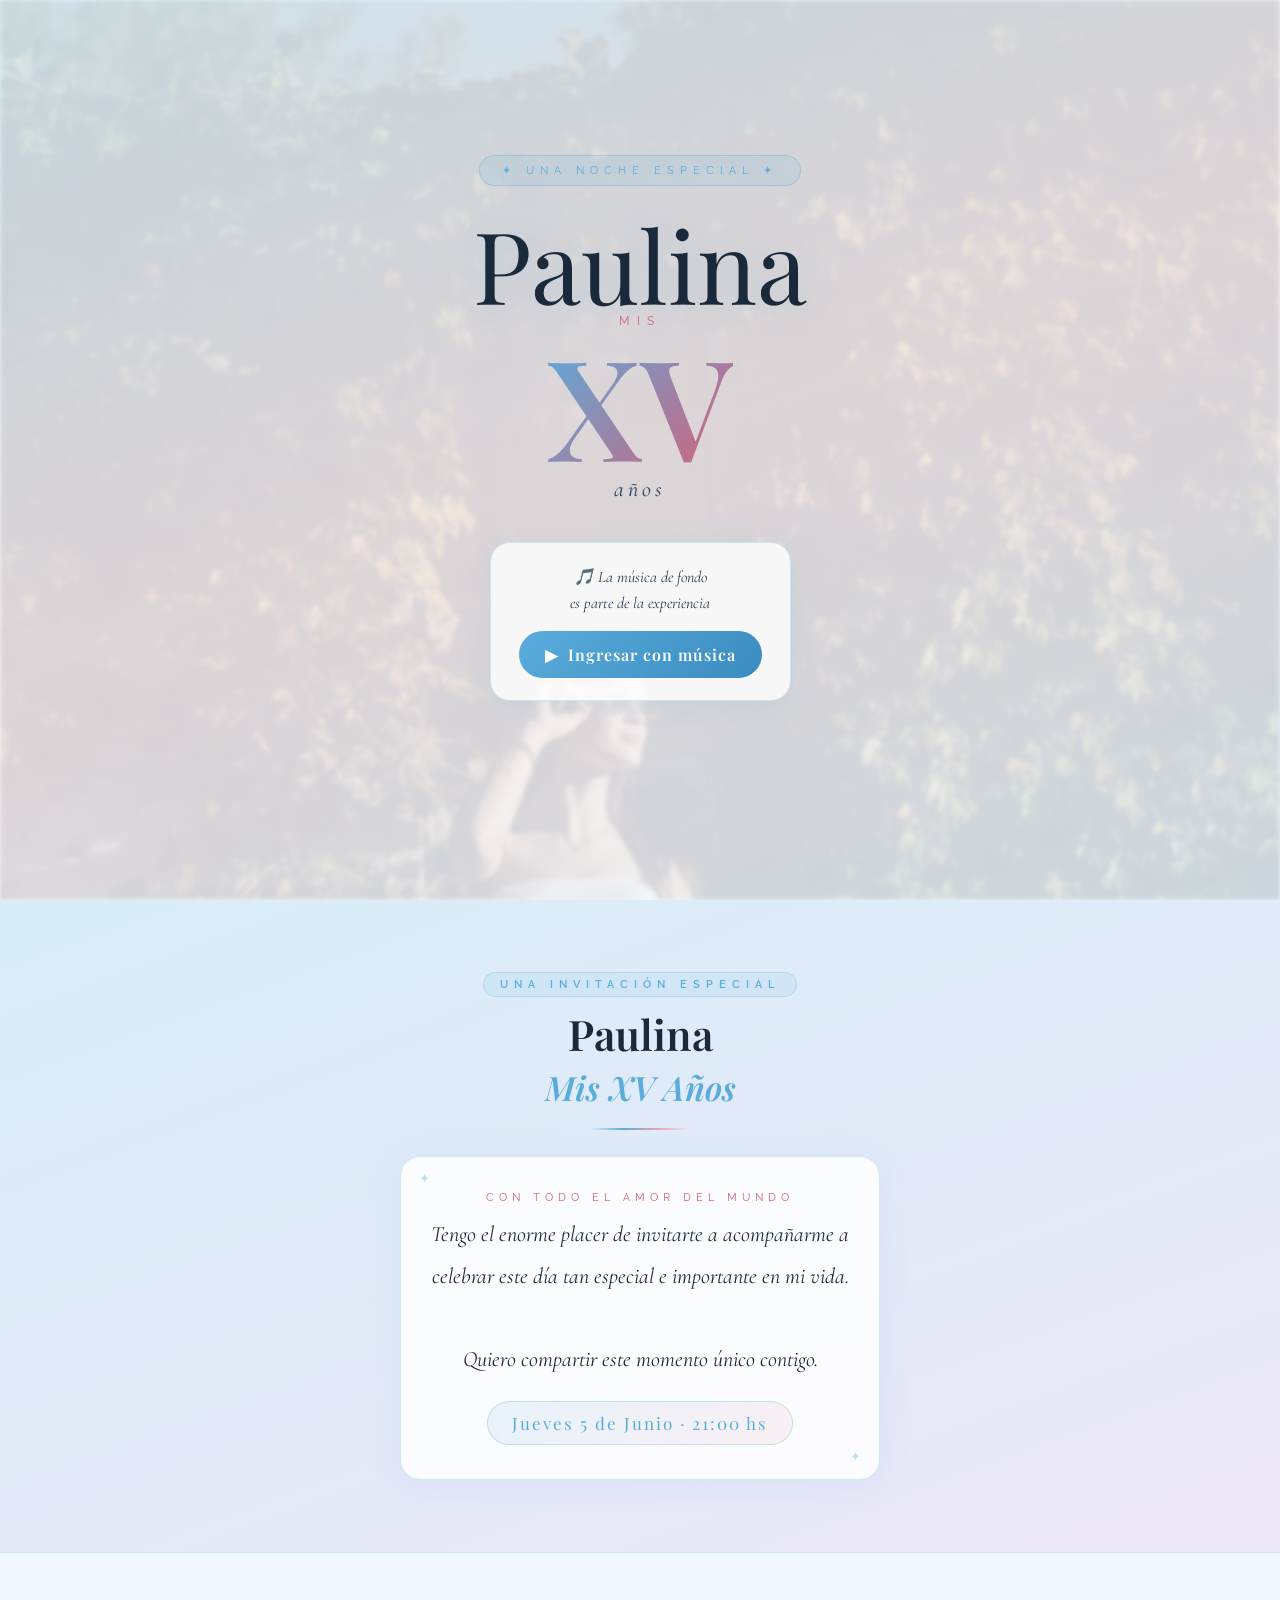
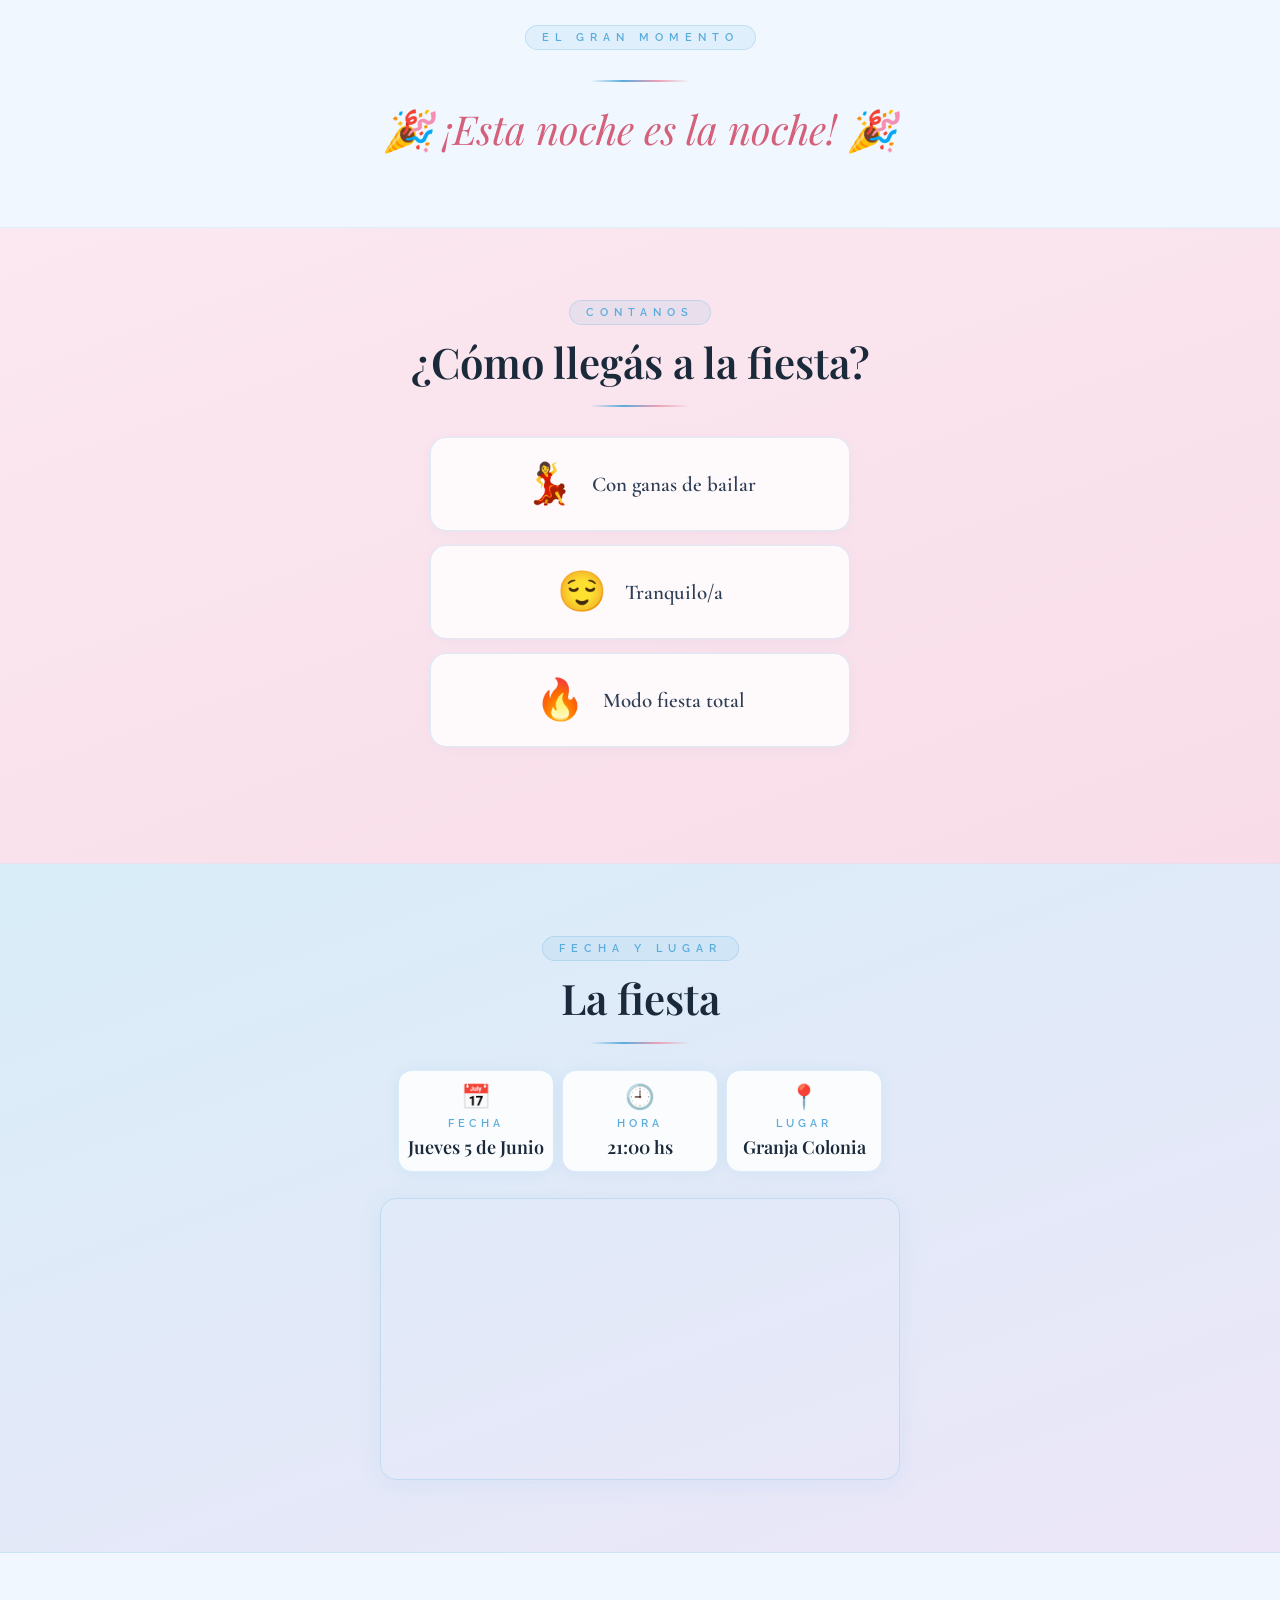
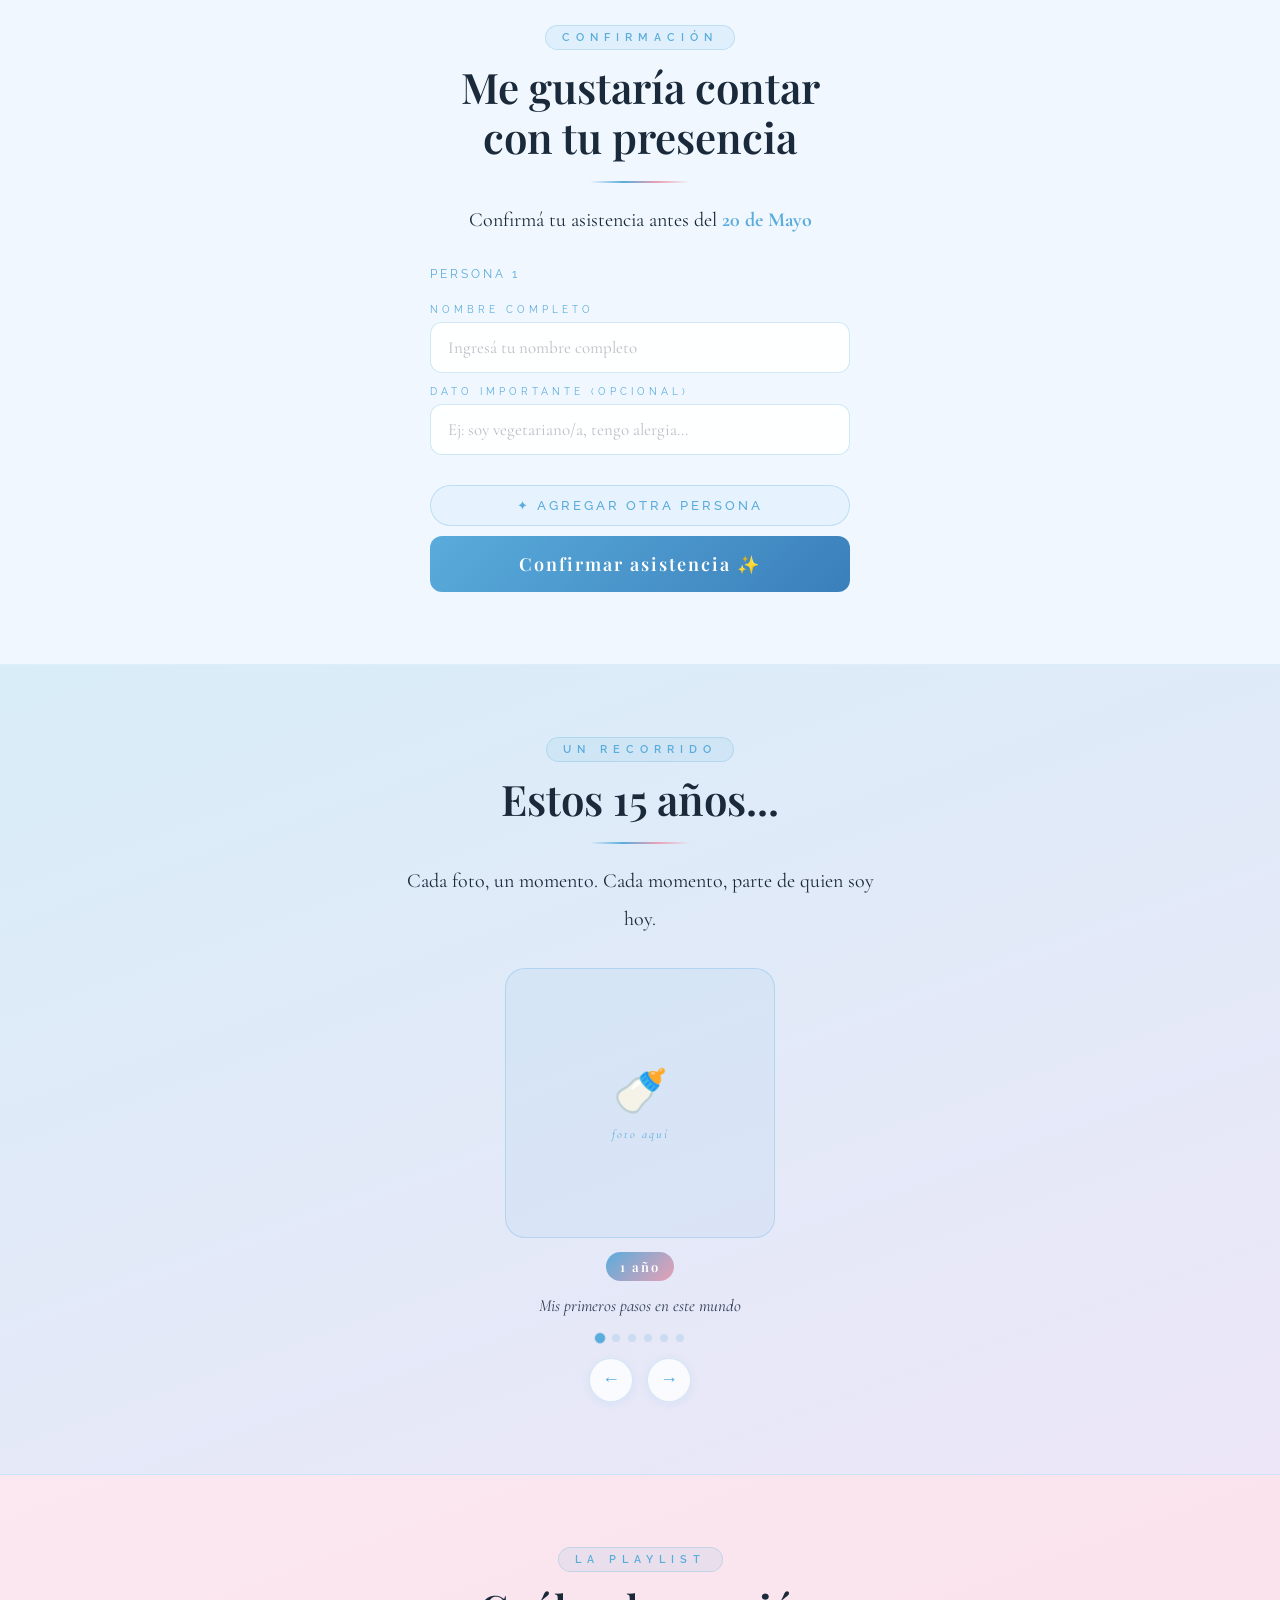
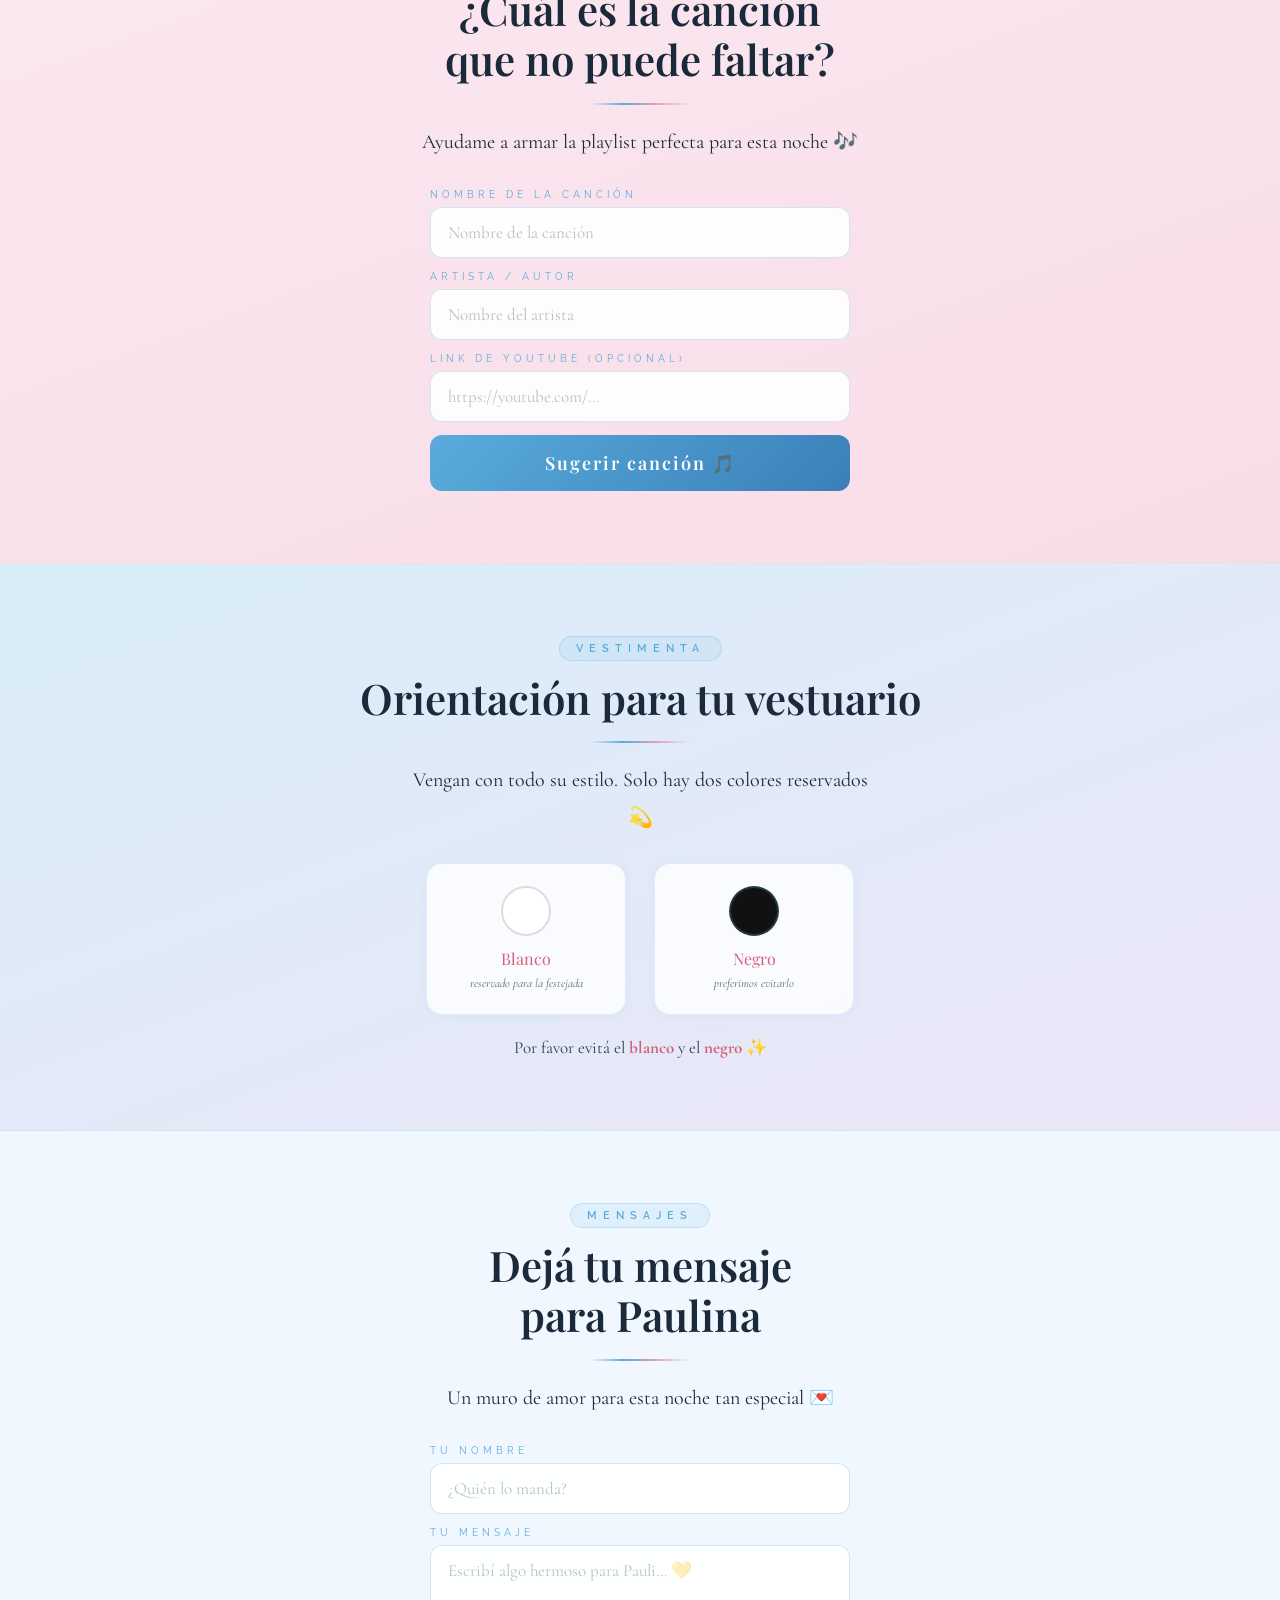
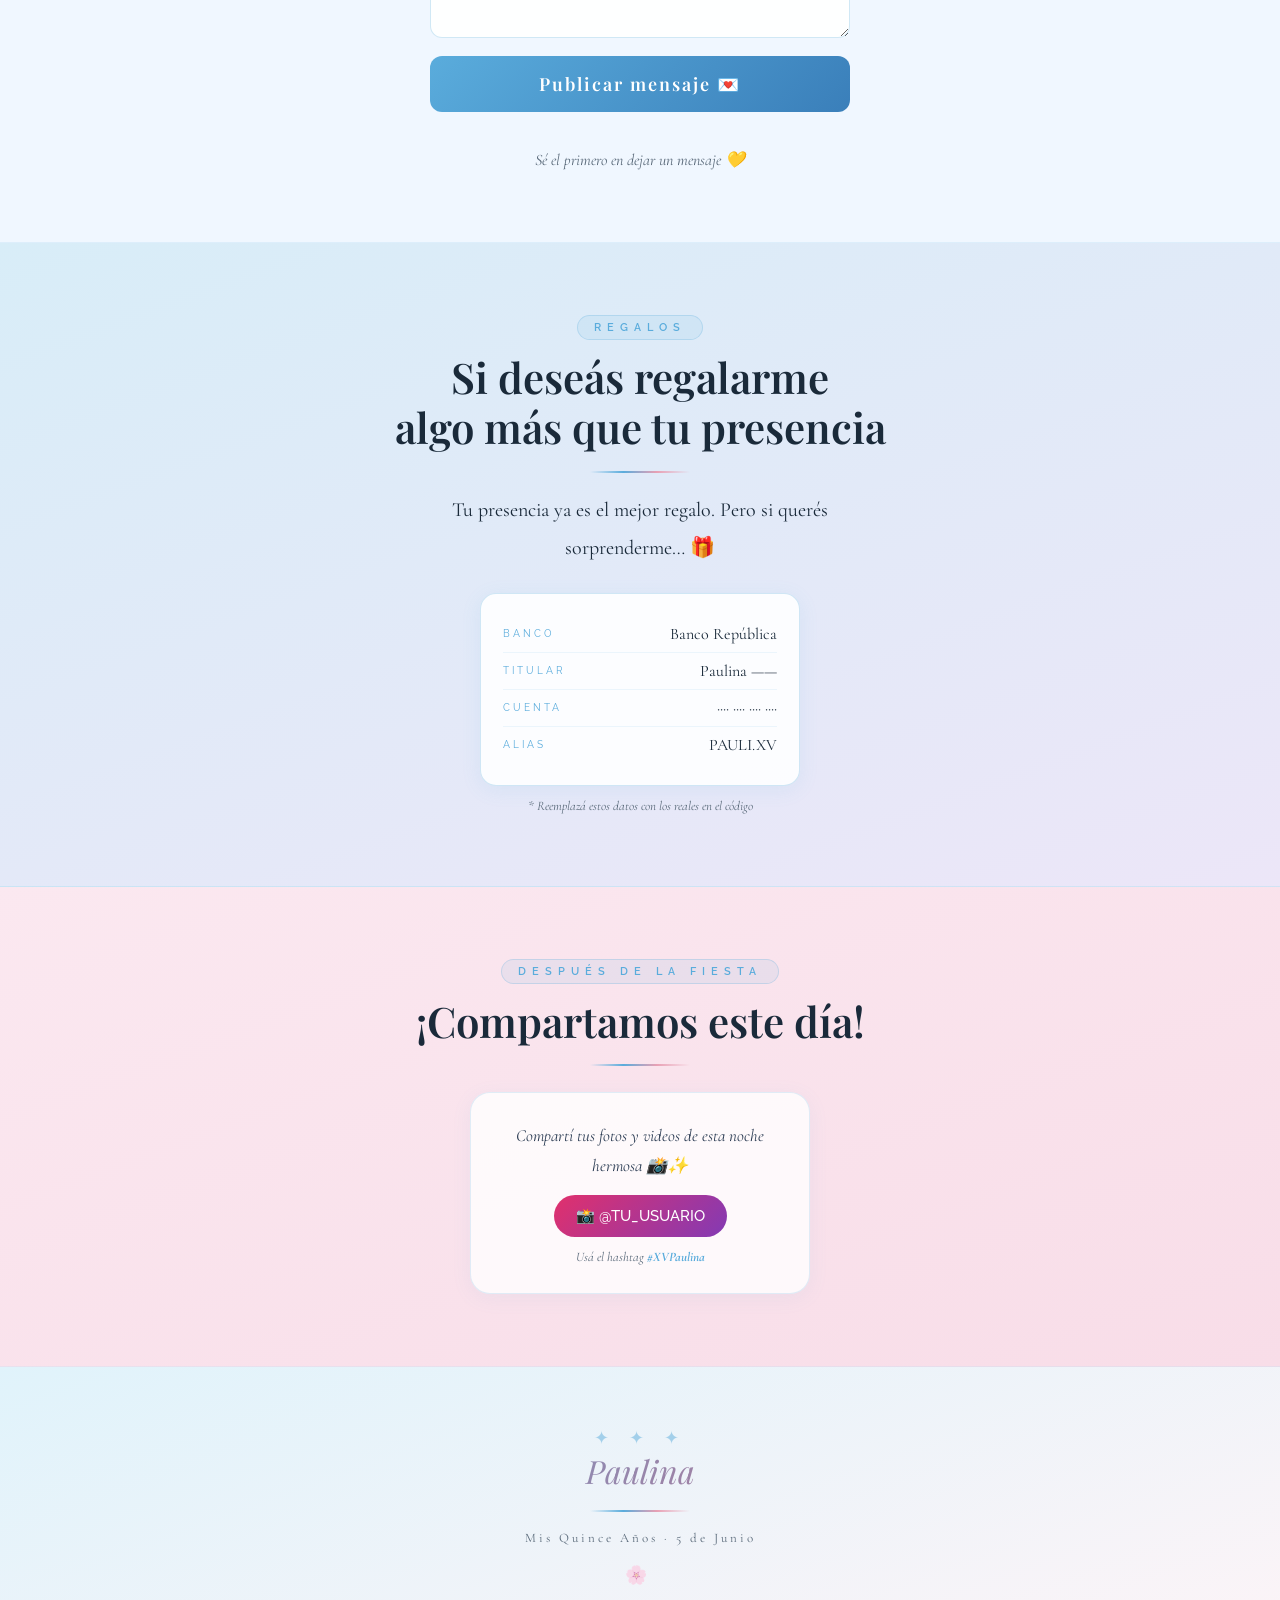
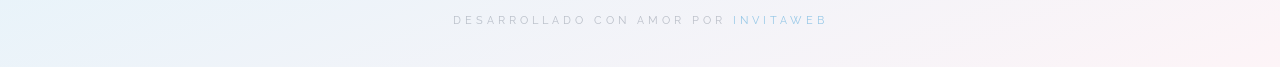
==== commit b522230f: "Update invitacion.html" ====
--- a/invitacion.html
+++ b/invitacion.html
@@ -270,7 +270,7 @@
 <div class="gold-line"></div>
 <p class="footer-sub">Mis Quince Años · 5 de Junio</p>
 <div class="ornament" style="margin-top:18px;">🌸</div>
-<p class="footer-dev">Desarrollado con amor por <a href="https://instagram.com/invitaweb" target="_blank">InvitaWeb</a></p>
+<p class="footer-dev">Desarrollado con amor por <a href="https://www.instagram.com/invitaweb.uy/" target="_blank">InvitaWeb</a></p>
 </footer>
 <script>
 const RSVP_URL   = 'https://script.google.com/macros/s/AKfycby2bw_PEi1w4SXfk_TTuOe9Qt4-QoPeKziPu39IPRhcY4eWBf8t-KB4WMZ339tUosrSmA/exec';
@@ -435,6 +435,7 @@
   const nombres = personas.map(p=>p.name).join(', ');
   document.getElementById('rsvp-thanks-msg').textContent='¡Gracias! Asistencia confirmada para: '+nombres+'. ¡Los esperamos con todo! 🌸';
   setTimeout(launchConfetti, 100);
+  setTimeout(launchConfetti, 500);
 }
 
 /* CANCIÓN */
@@ -492,7 +493,7 @@
     const d=document.createElement('div'); d.className='msg-card';
     const t=m.time instanceof Date ? m.time : new Date(m.time);
     const min=t.getMinutes().toString().padStart(2,'0');
-    d.innerHTML=`<p class="msg-author">${m.author}</p><p class="msg-text">"${m.text}"</p><p class="msg-time">${t.getHours()}:${min}</p>`;
+    d.innerHTML=`<p class="msg-author">${m.author}</p><p class="msg-text">"${m.text}"</p>`;
     grid.appendChild(d);
   });
   if(loadWrap) loadWrap.style.display = (sorted.length > msgVisible) ? 'block' : 'none';
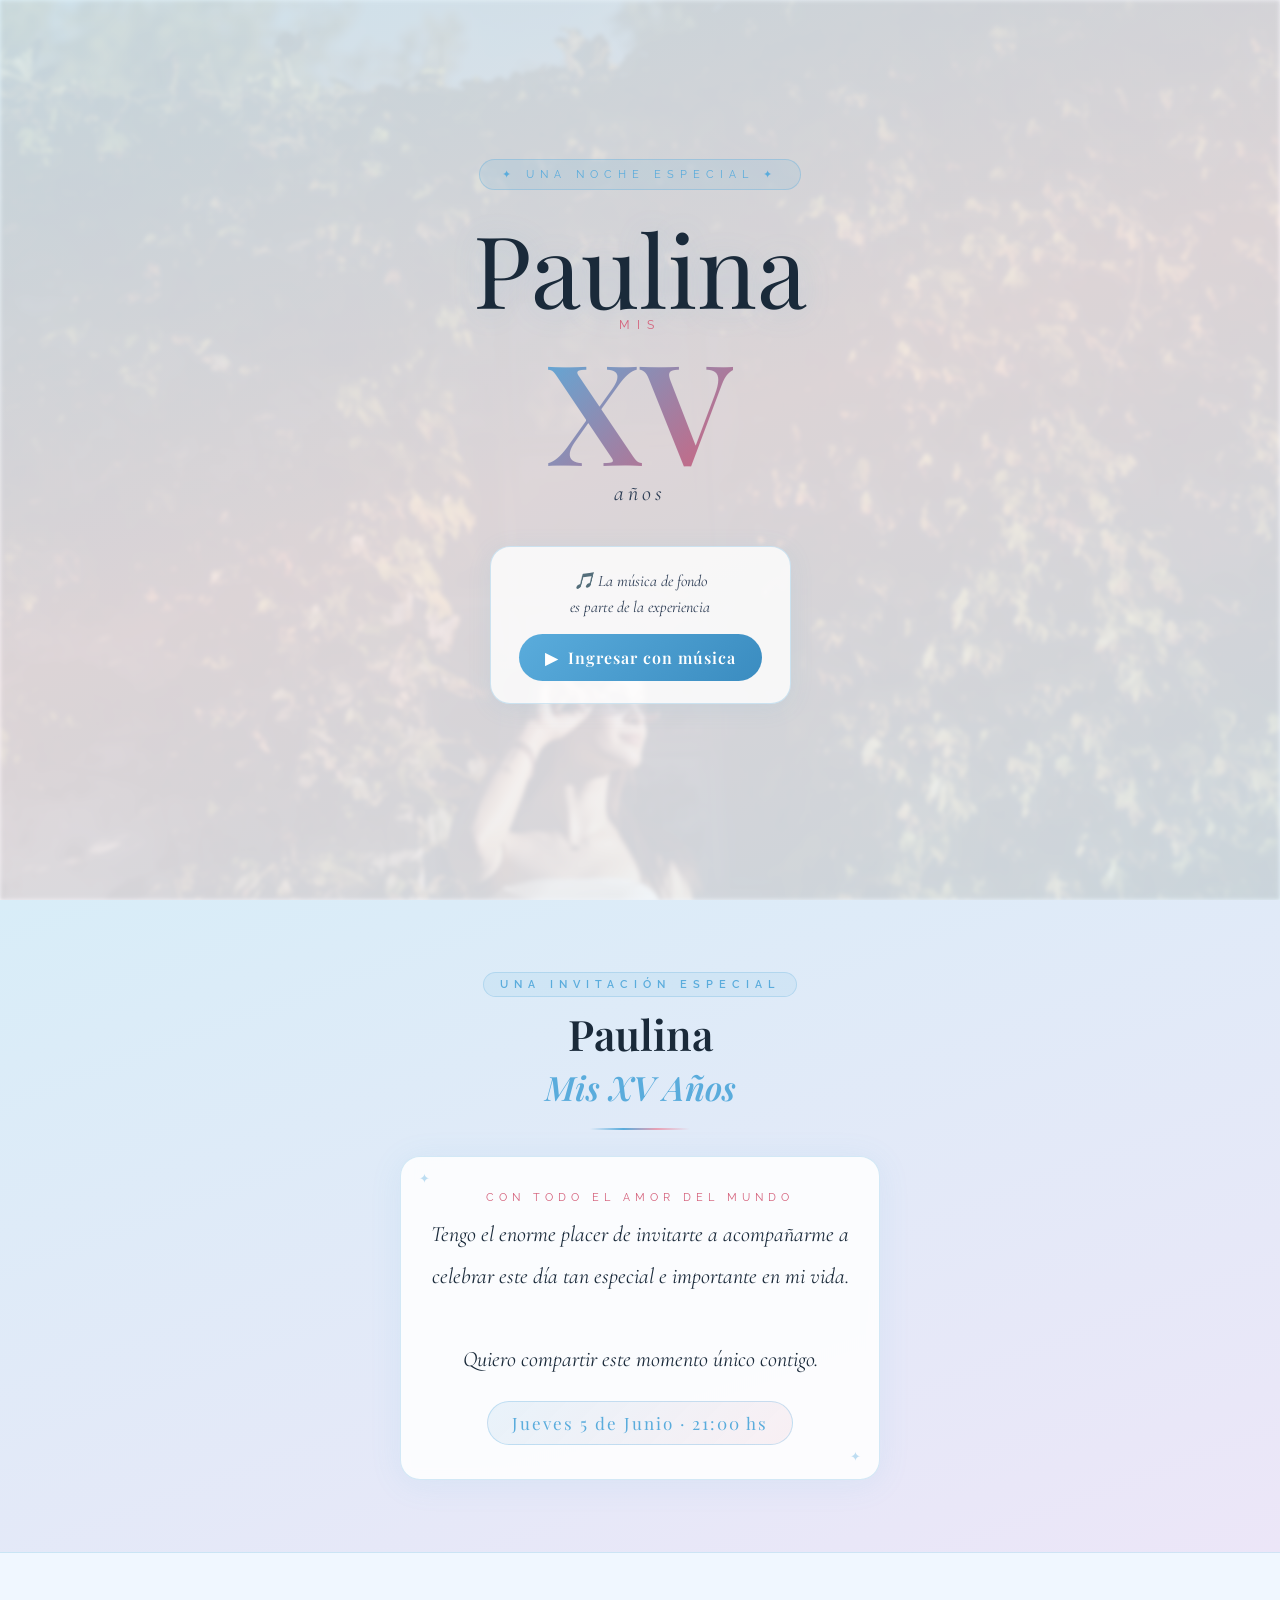
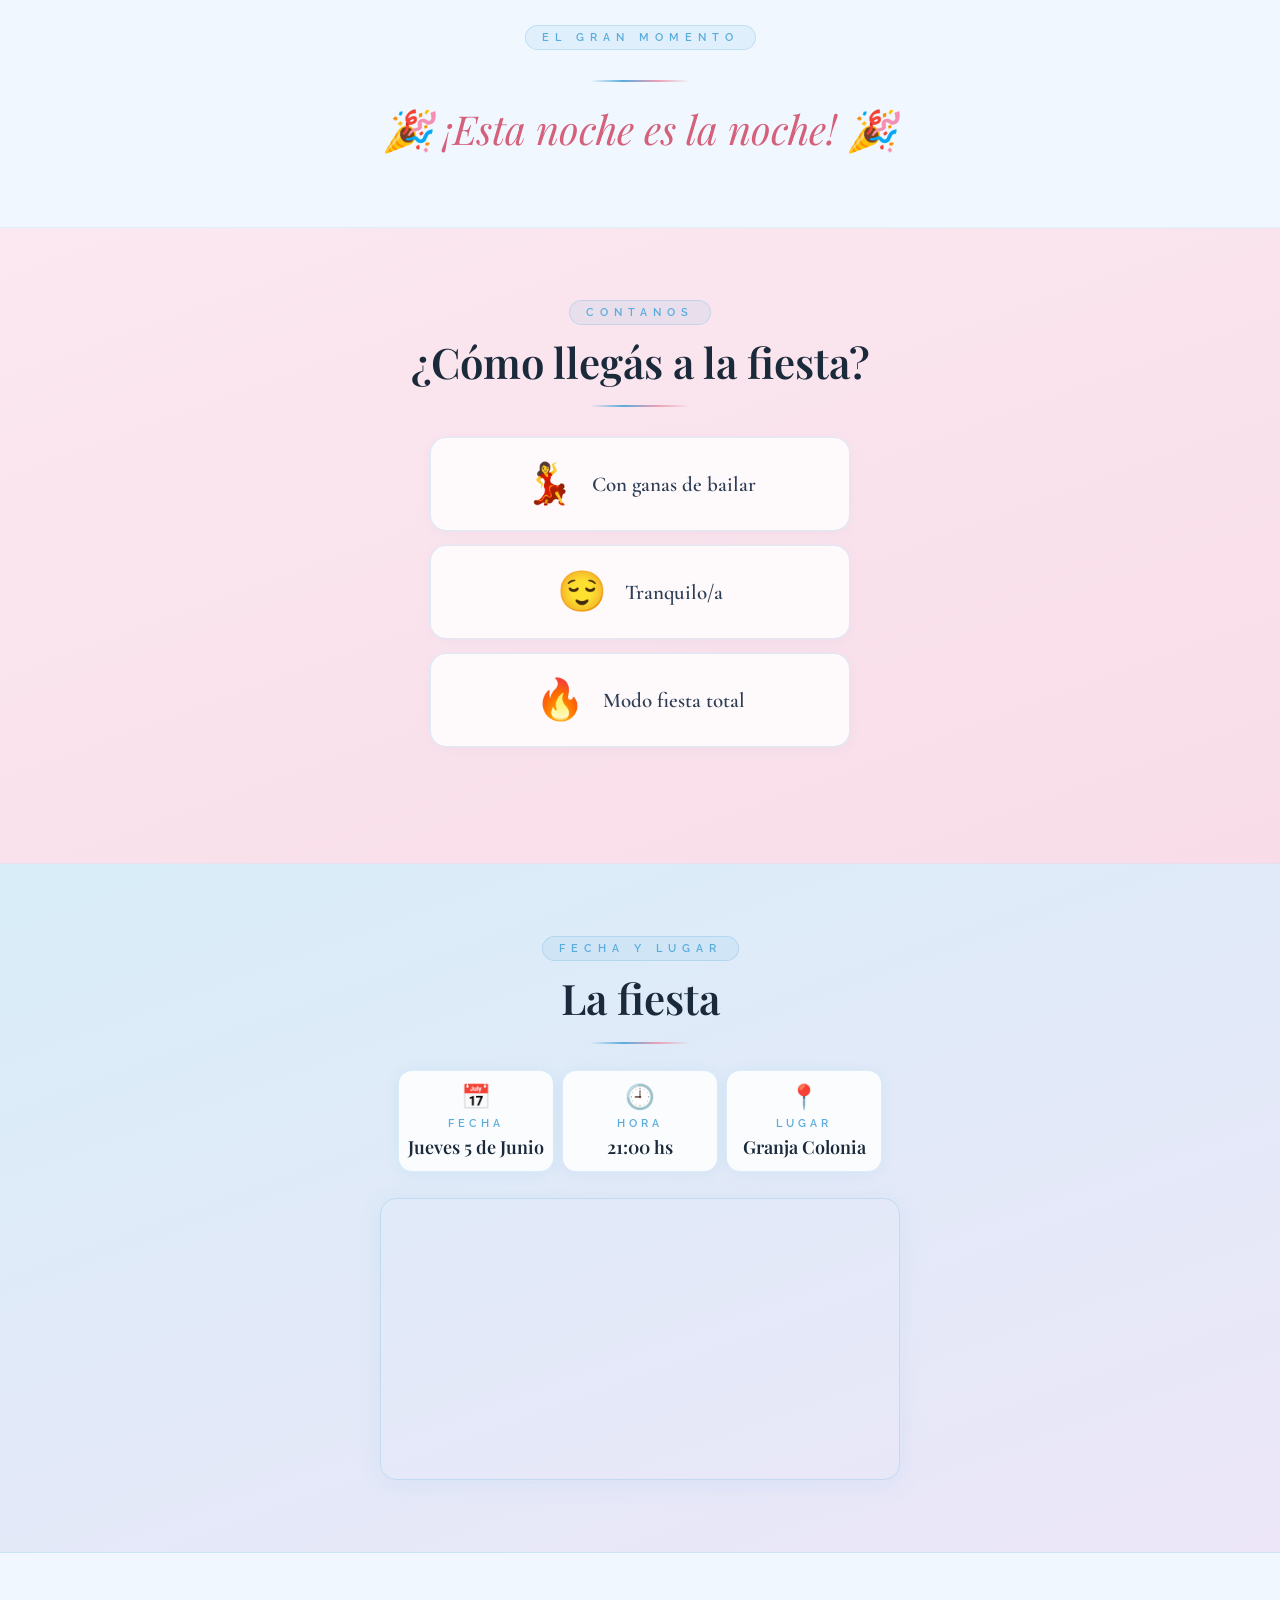
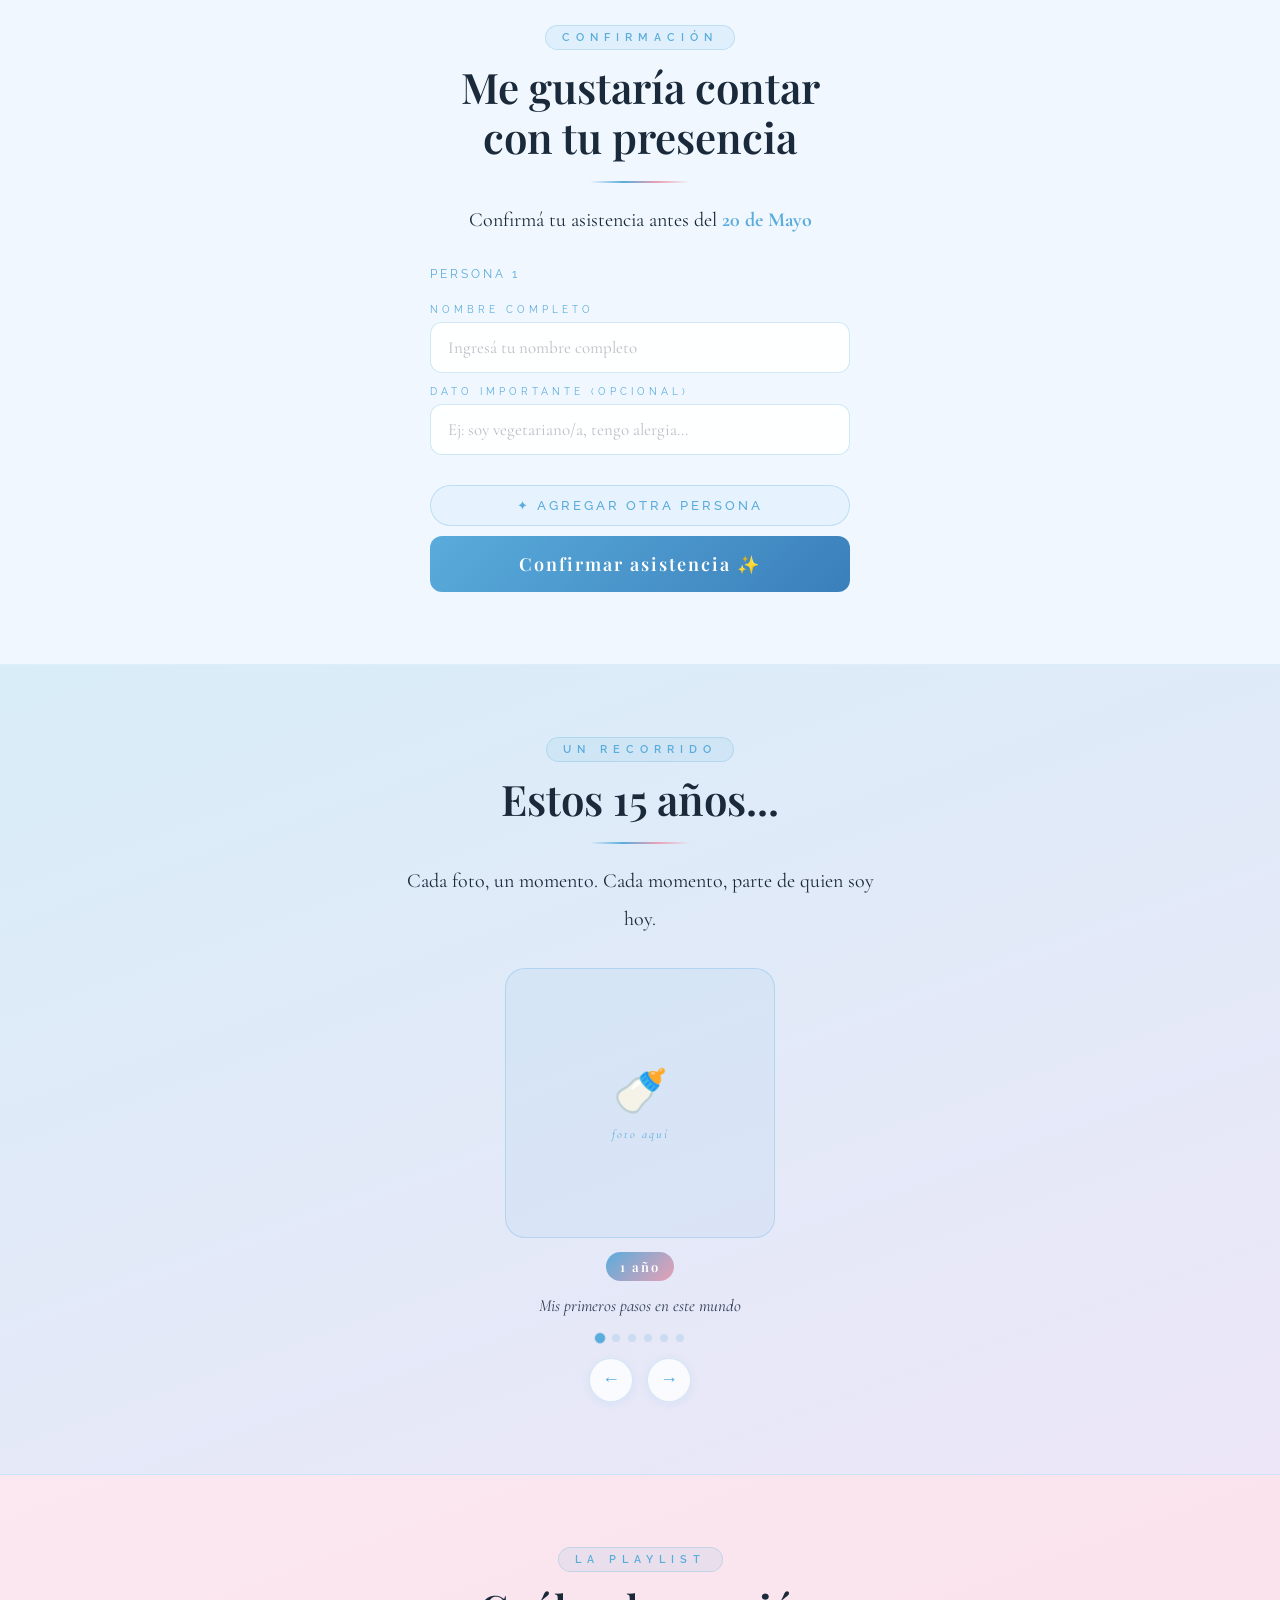
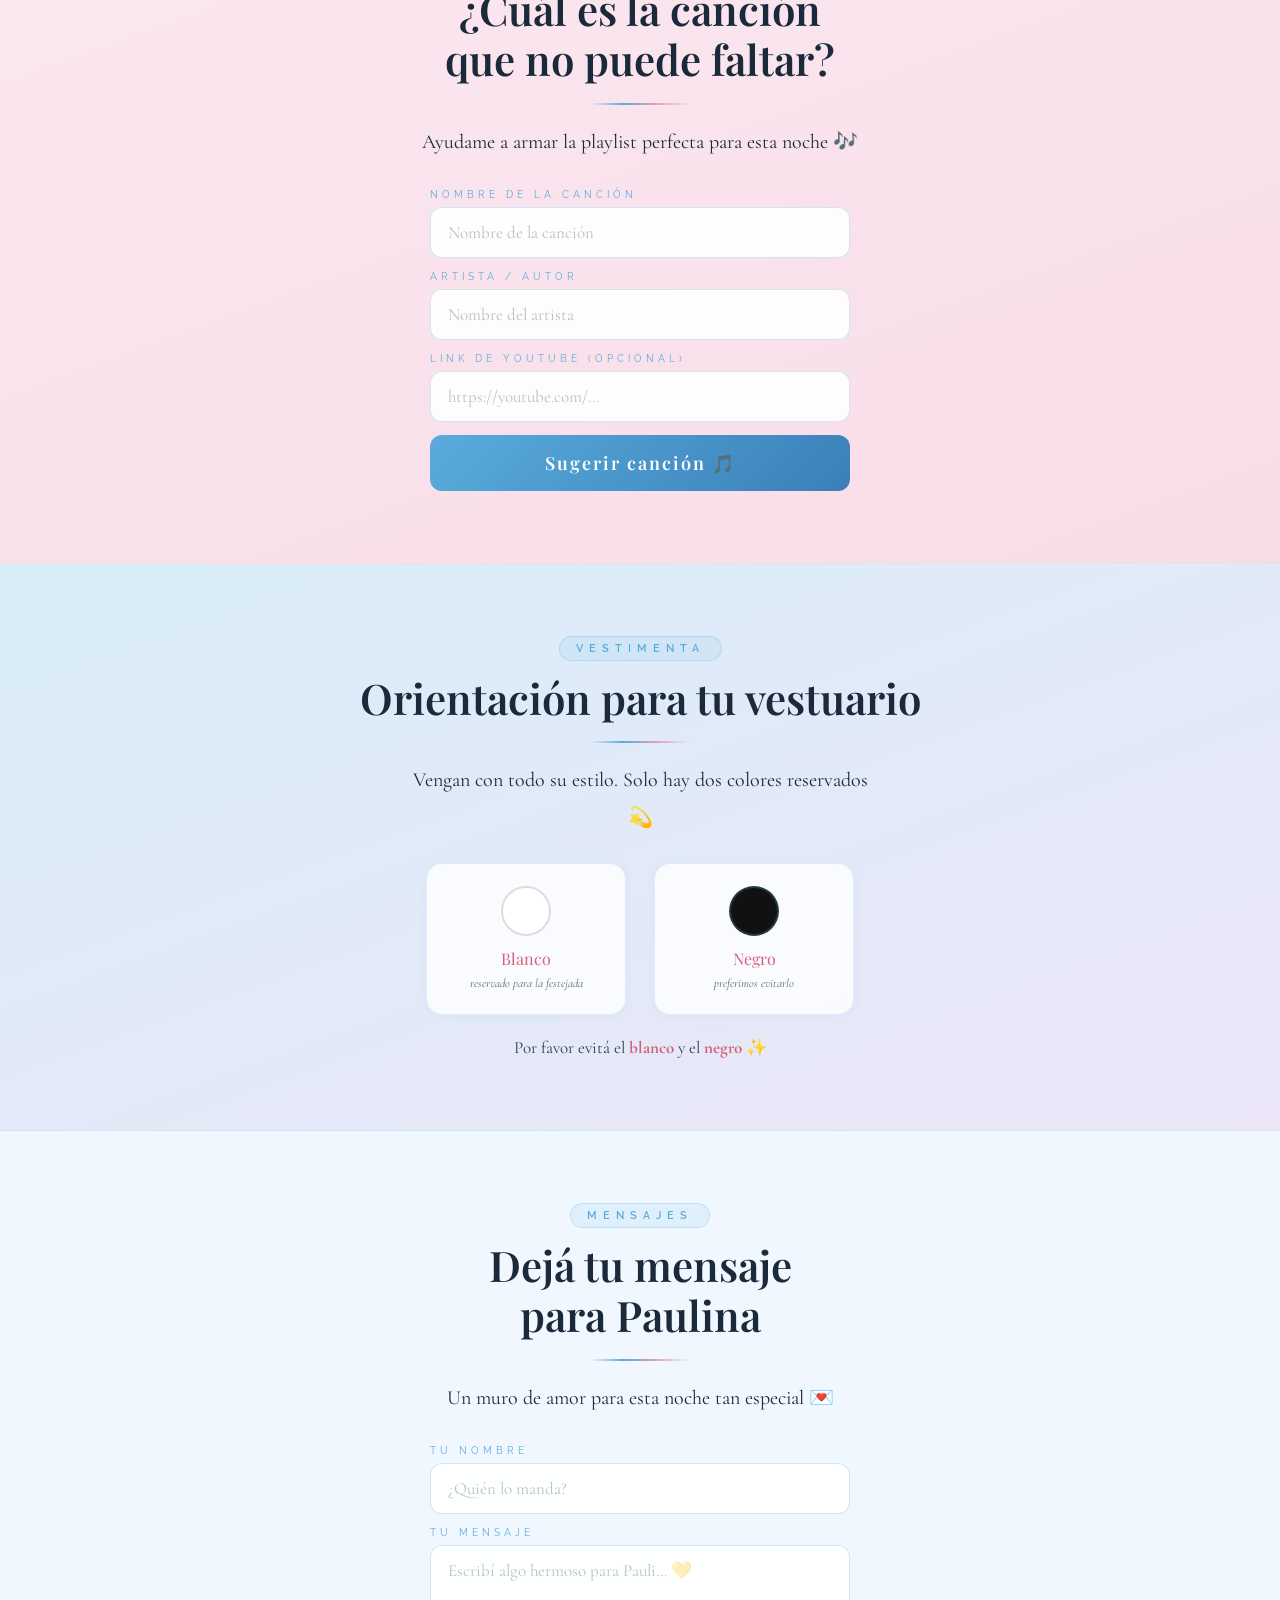
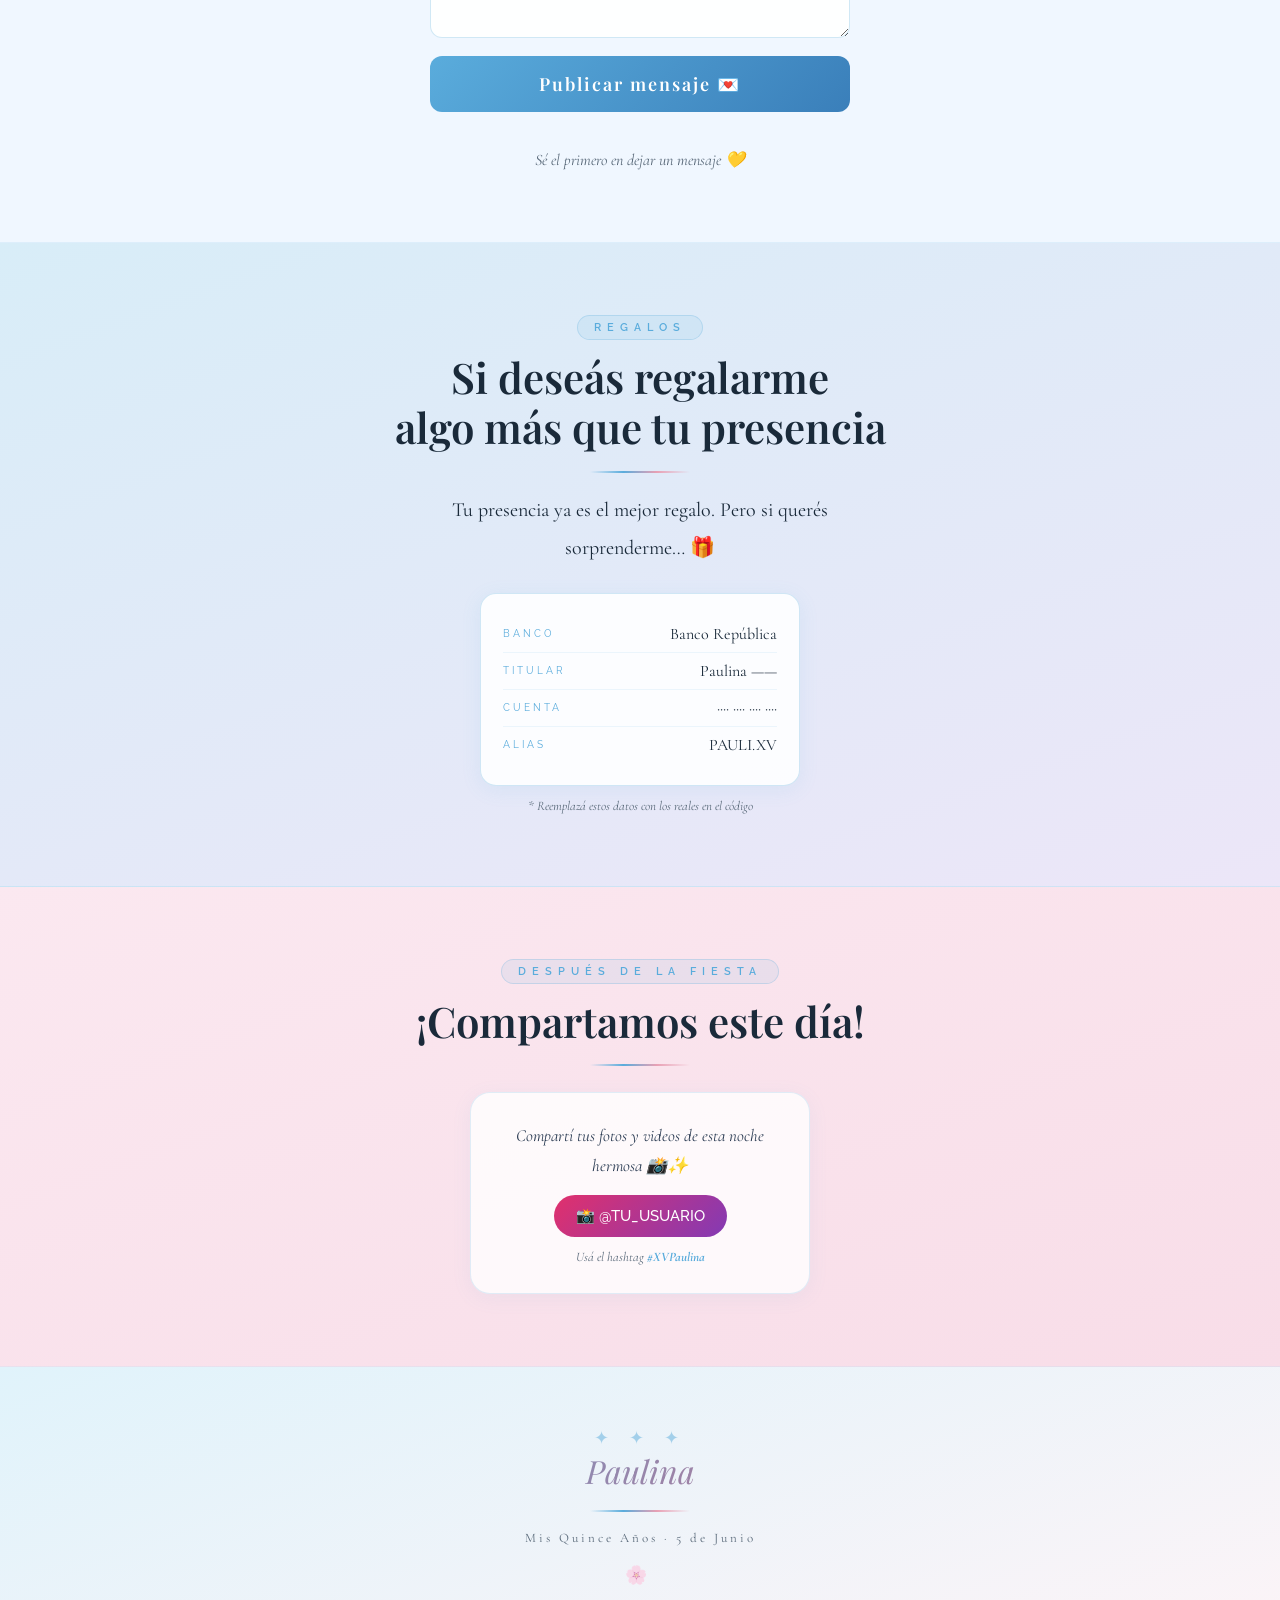
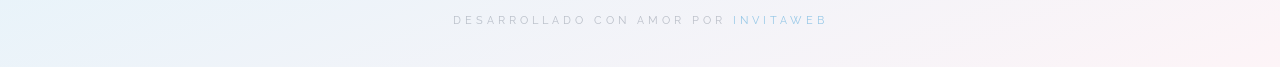
==== commit 25d4356c: "Update invitacion.html" ====
--- a/invitacion.html
+++ b/invitacion.html
@@ -122,6 +122,7 @@
 </div>
 </div>
 <div class="success-box" id="rsvp-success" style="position:relative;overflow:visible;">
+  <div class="party-burst" id="party-burst"></div>
   <span class="success-icon">🌸</span>
   <p class="success-msg" id="rsvp-thanks-msg"></p>
   <button class="btn-add-more" onclick="showAddMore()">¿Olvidaste a alguien? Agregar más →</button>
@@ -434,8 +435,8 @@
   const suc=document.getElementById('rsvp-success'); suc.style.display='block';
   const nombres = personas.map(p=>p.name).join(', ');
   document.getElementById('rsvp-thanks-msg').textContent='¡Gracias! Asistencia confirmada para: '+nombres+'. ¡Los esperamos con todo! 🌸';
-  setTimeout(launchConfetti, 100);
-  setTimeout(launchConfetti, 500);
+  setTimeout(launchPartyEmojis, 100);
+  setTimeout(launchPartyEmojis, 600);
 }
 
 /* CANCIÓN */
@@ -551,21 +552,23 @@
   btn.style.display='none';
 }
 
-/* ═══ ANIMACIÓN RSVP: confetti ═══ */
-function launchConfetti(){
+/* ═══ ANIMACIÓN RSVP: emojis de fiesta ═══ */
+function launchPartyEmojis(){
   const burst=document.getElementById('party-burst');
   if(!burst) return;
   burst.innerHTML='';
-  const colors=['#5aacdc','#d4607a','#e8cc88','#a8d8f0','#f0c8d8','#7ecfa0','#ffd700'];
-  for(let i=0;i<40;i++){
+  const emojis=['🎉','🎊','💃','🕺','🌸','✨','🥂','🎈','💫','🎀','🌟','🎁'];
+  for(let i=0;i<28;i++){
     const el=document.createElement('div');
-    el.className='confetti-piece';
+    el.className='party-emoji-piece';
     const angle=Math.random()*360;
-    const dist=80+Math.random()*140;
+    const dist=90+Math.random()*160;
     const tx=Math.cos(angle*Math.PI/180)*dist+'px';
     const ty=Math.sin(angle*Math.PI/180)*dist+'px';
-    const rot=(Math.random()-0.5)*720+'deg';
-    el.style.cssText=`background:${colors[i%colors.length]};--tx:${tx};--ty:${ty};--rot:${rot};animation-delay:${Math.random()*.3}s;border-radius:${Math.random()>0.5?'50%':'2px'};width:${6+Math.random()*8}px;height:${6+Math.random()*8}px;`;
+    const rot=(Math.random()-0.5)*360+'deg';
+    const size=20+Math.random()*20;
+    el.style.cssText=`--tx:${tx};--ty:${ty};--rot:${rot};animation-delay:${Math.random()*.4}s;font-size:${size}px;`;
+    el.textContent=emojis[Math.floor(Math.random()*emojis.length)];
     burst.appendChild(el);
   }
 }
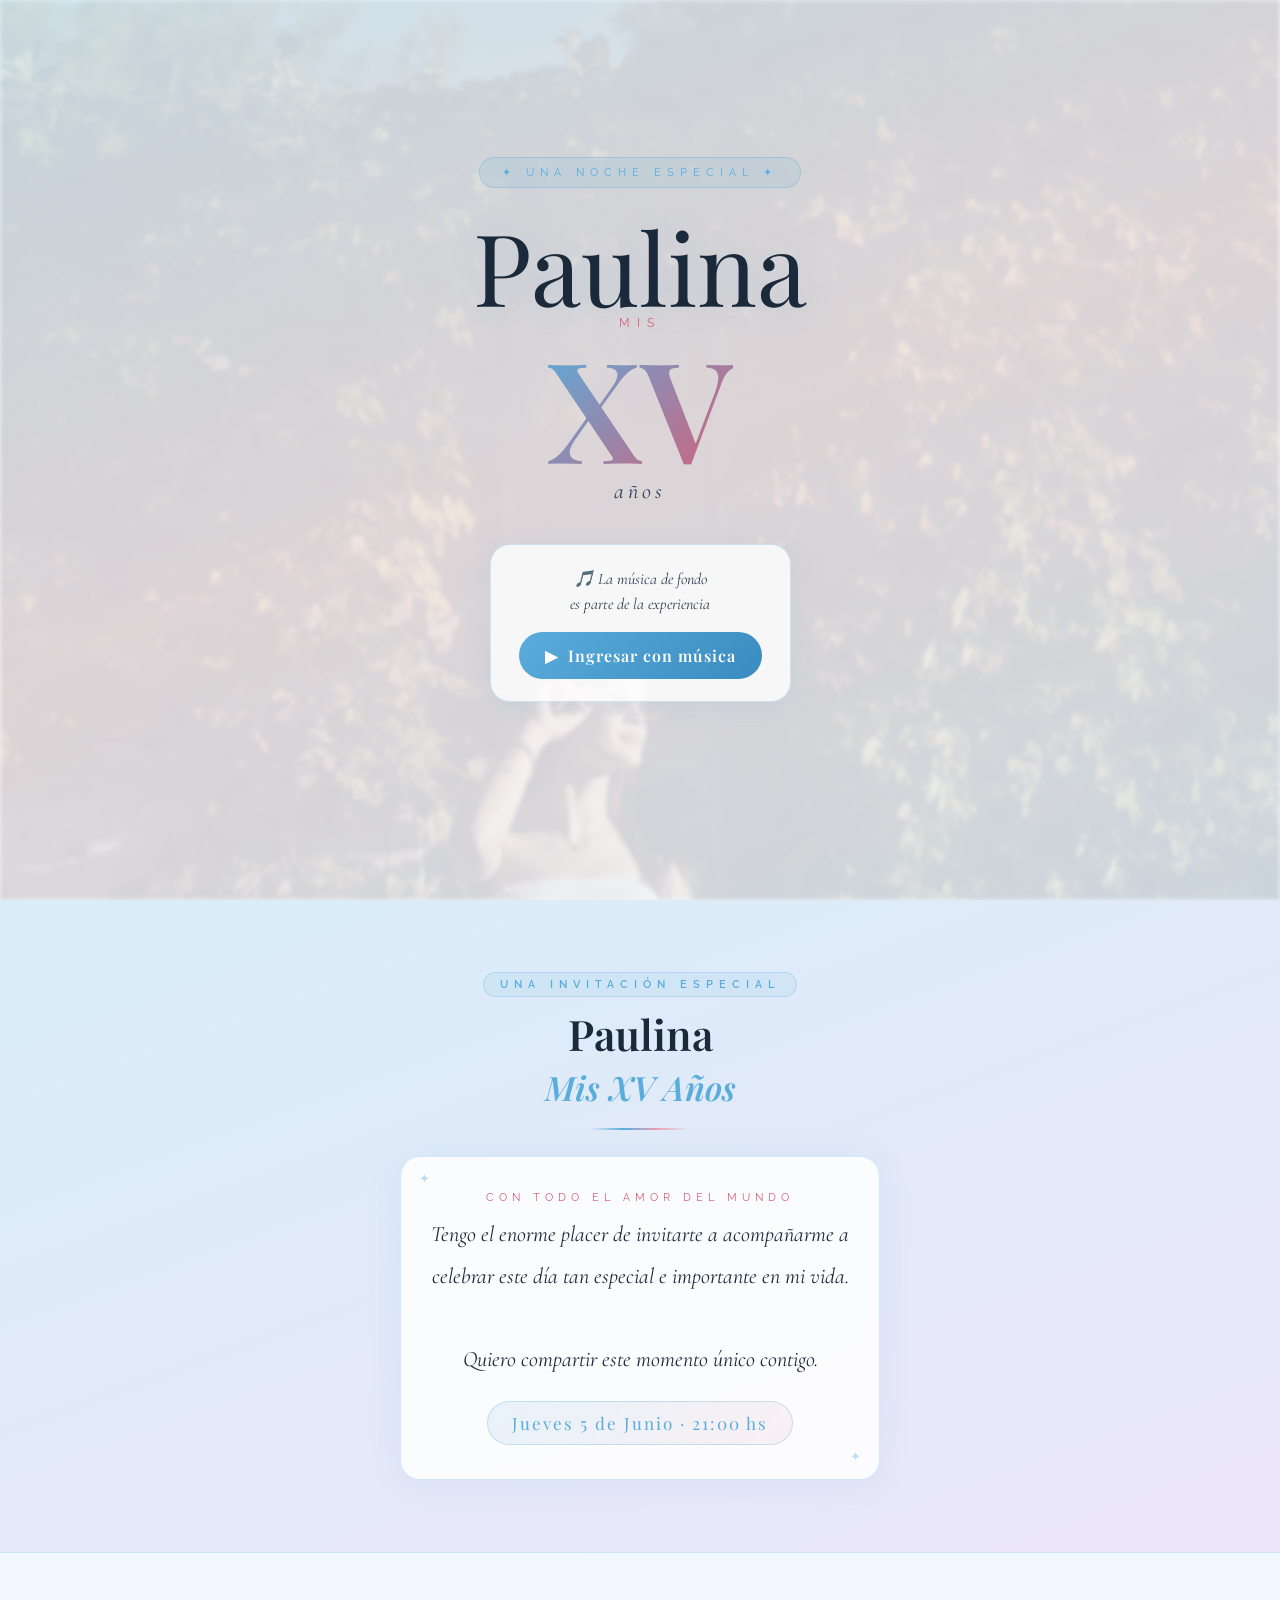
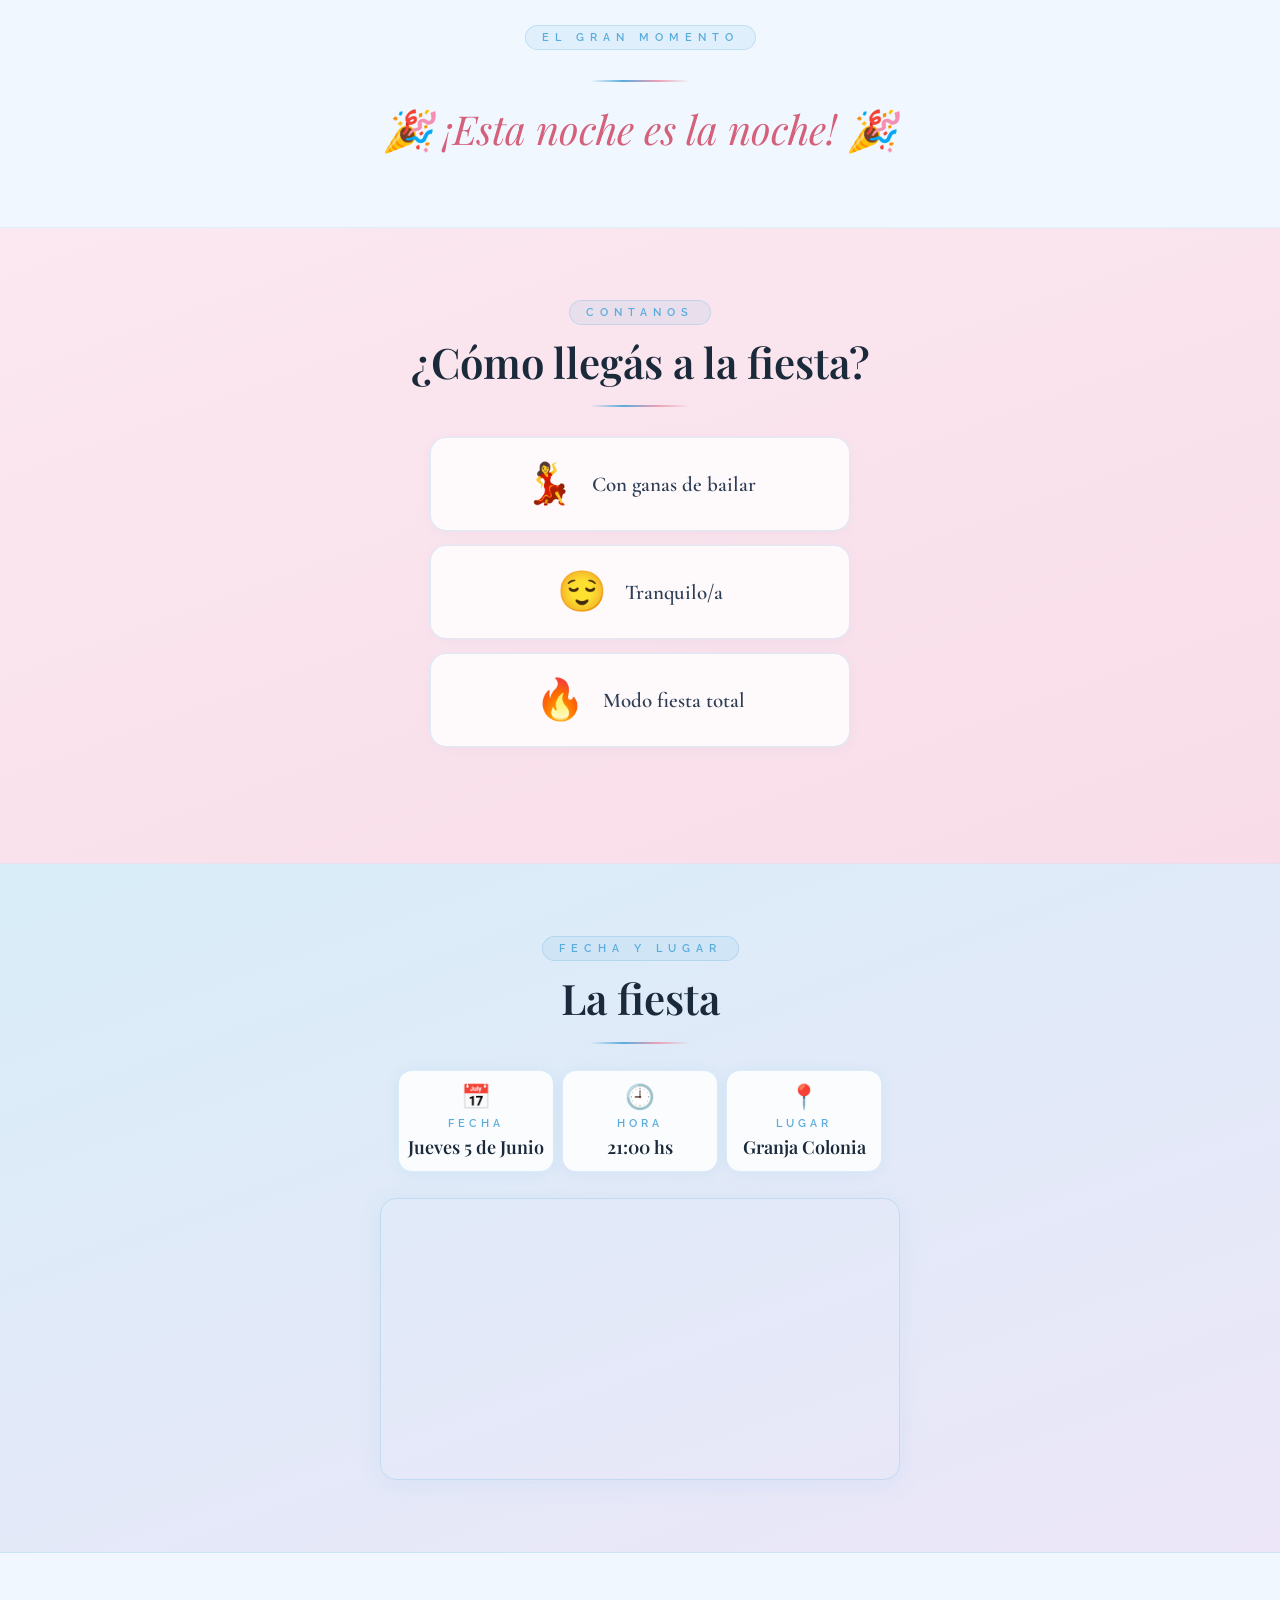
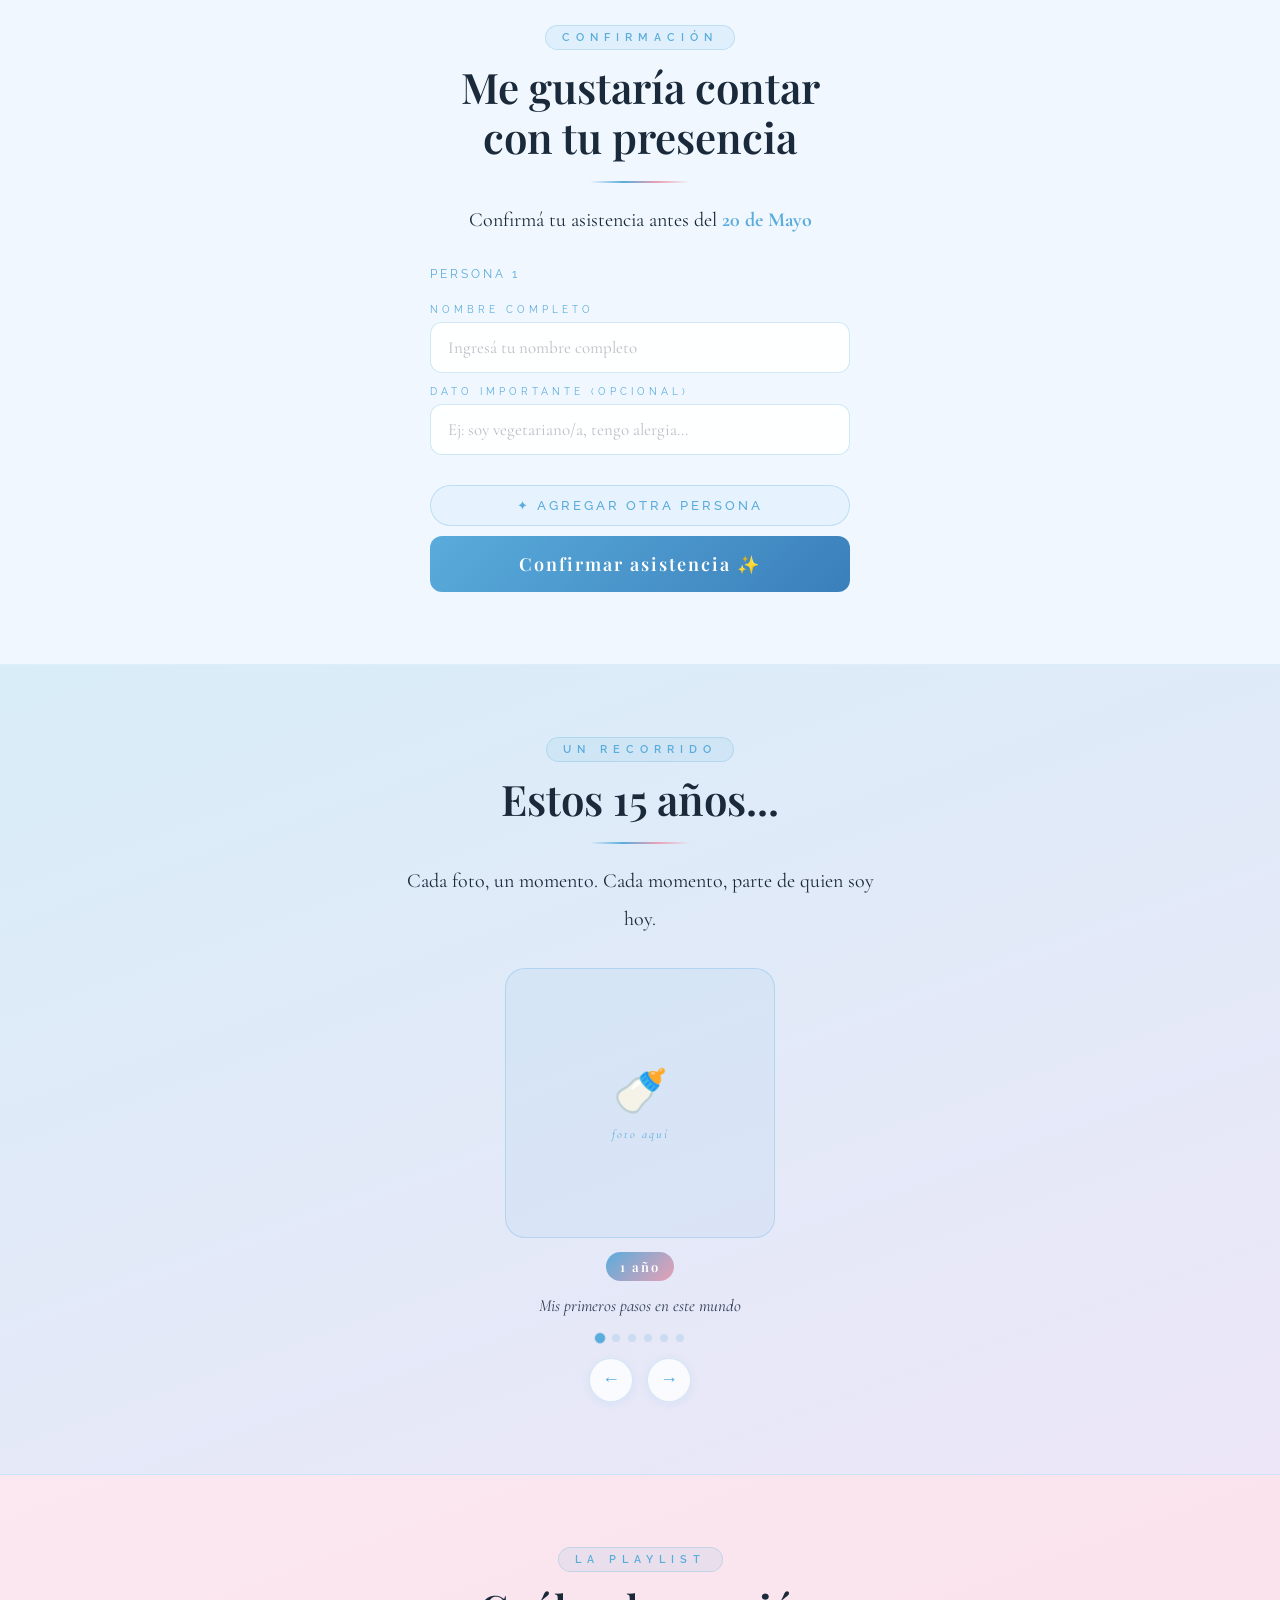
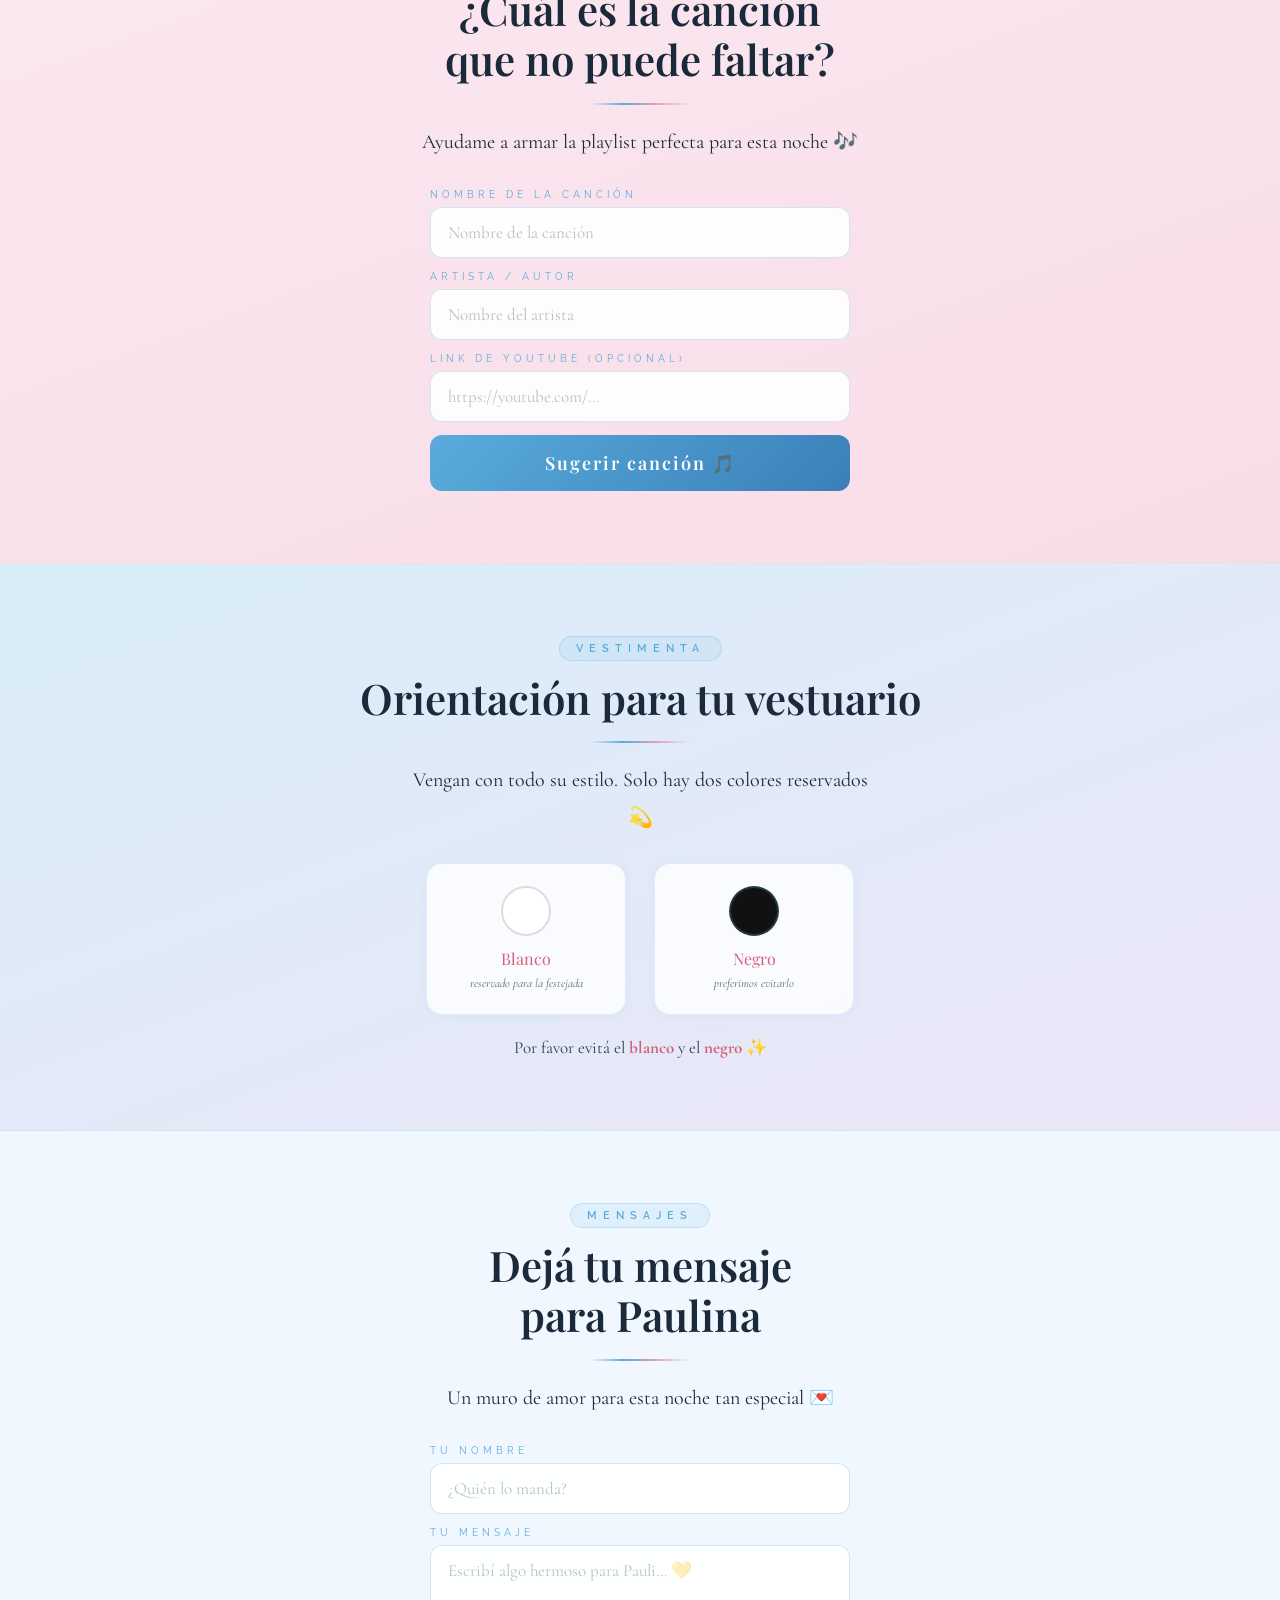
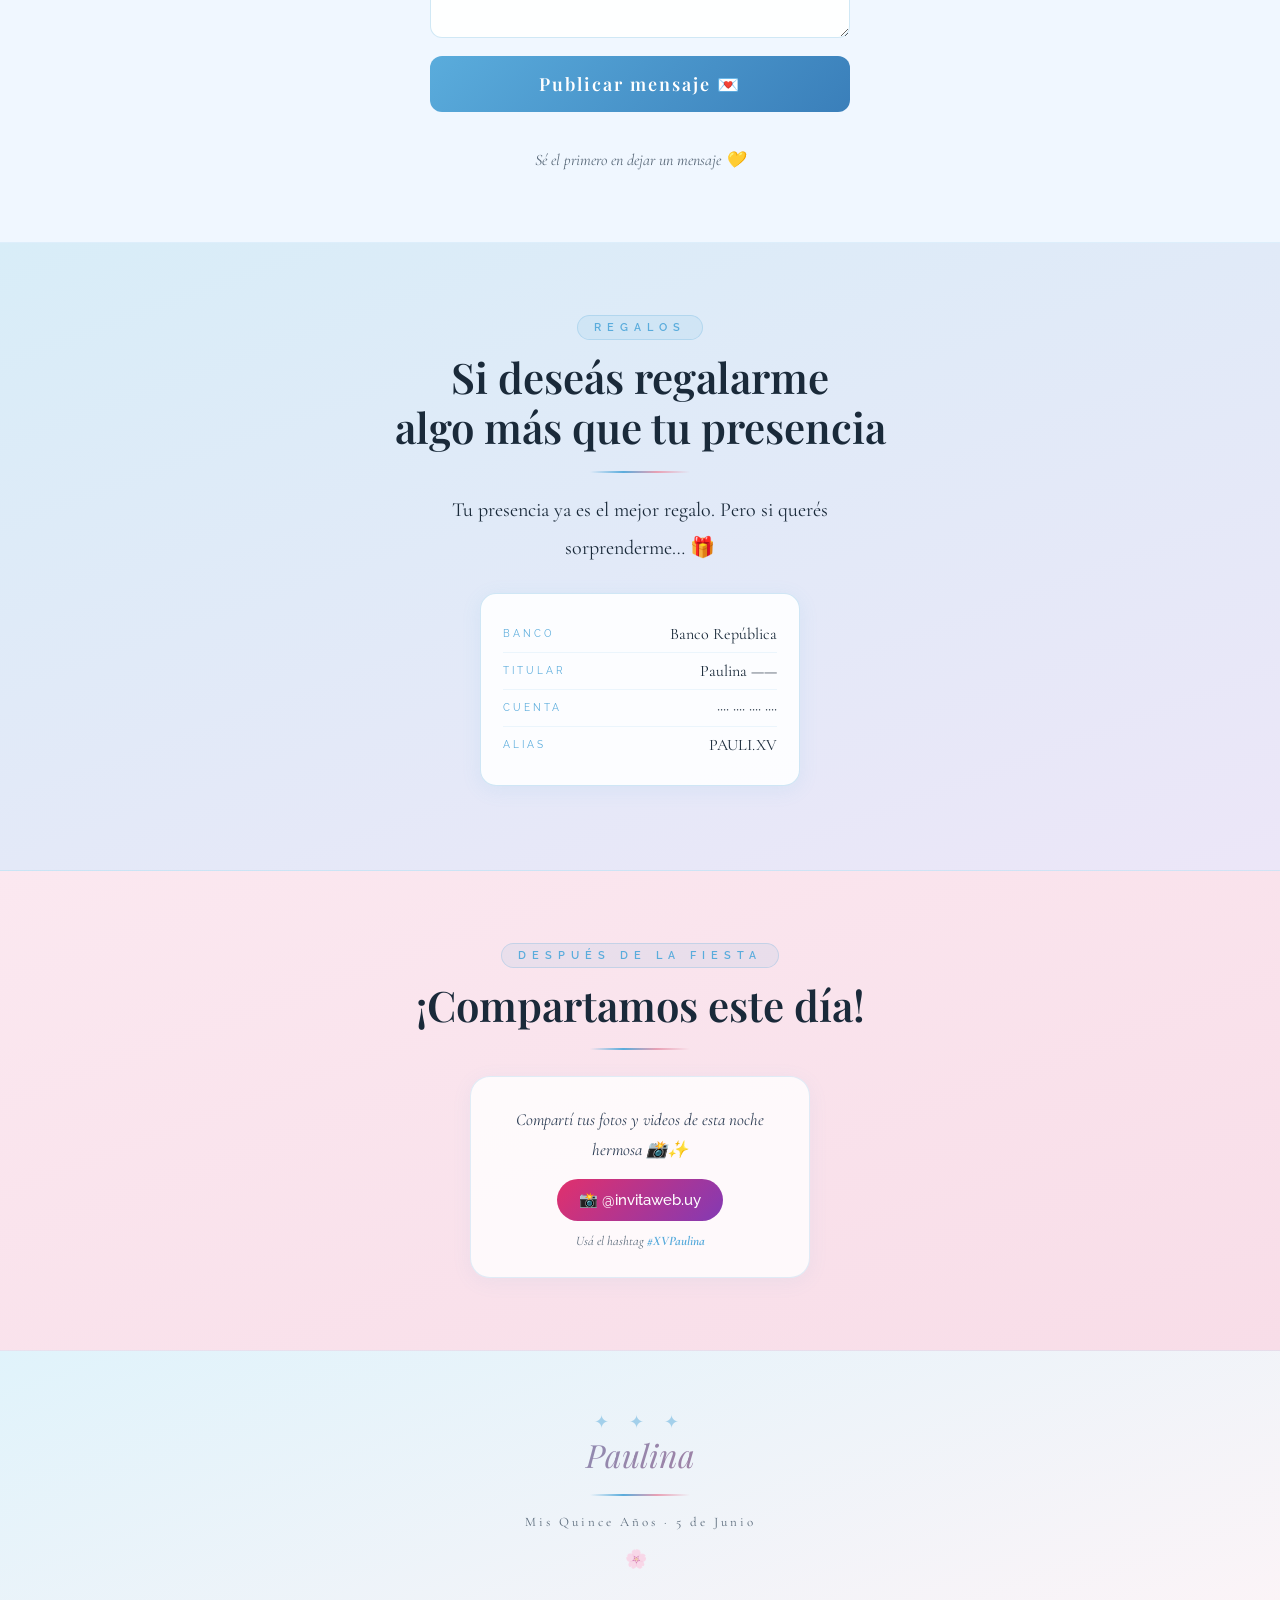
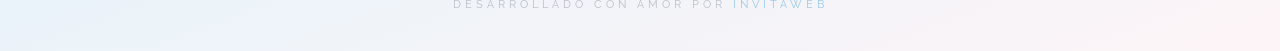
==== commit 00603b6d: "Update invitacion.html" ====
--- a/invitacion.html
+++ b/invitacion.html
@@ -10,7 +10,16 @@
 <link href="https://fonts.googleapis.com" rel="preconnect"/>
 <link href="https://fonts.googleapis.com/css2?family=Playfair+Display:ital,wght@0,400;0,600;1,400;1,600&amp;family=Cormorant+Garamond:ital,wght@0,300;0,400;0,500;1,300;1,400&amp;family=Raleway:wght@300;400;500&amp;display=swap" rel="stylesheet"/>
 
-<link href="styles.css" rel="stylesheet"/></head>
+<link href="styles.css" rel="stylesheet"/>
+<style>
+/* RSVP party emoji burst */
+.party-burst{position:absolute;inset:0;pointer-events:none;overflow:visible;z-index:10;}
+.party-emoji{
+  position:absolute;font-size:22px;
+  animation:noteFly 1.6s ease-out forwards;opacity:0;
+  top:50%;left:50%;
+}
+</style></head>
 <body>
 <div id="petals"></div>
 <audio id="bg-audio" loop="">
@@ -251,7 +260,7 @@
 <div class="cuenta-row"><span class="cuenta-key">Cuenta</span><span class="cuenta-val">···· ···· ···· ····</span></div>
 <div class="cuenta-row"><span class="cuenta-key">Alias</span><span class="cuenta-val">PAULI.XV</span></div>
 </div>
-<p style="margin-top:12px;font-style:italic;font-size:13px;color:var(--text3);">* Reemplazá estos datos con los reales en el código</p>
+<p style="margin-top:12px;font-style:italic;font-size:13px;color:var(--text3);"></p>
 </section>
 <!-- ═══ COMPARTIR ═══ -->
 <section class="section s-rose">
@@ -260,7 +269,7 @@
 <div class="gold-line"></div>
 <div class="compartir-card">
 <p style="font-size:17px;line-height:1.75;color:var(--text2);font-style:italic;">Compartí tus fotos y videos de esta noche hermosa 📸✨</p>
-<a class="ig-link" href="https://instagram.com/TU_USUARIO" target="_blank">📸 @TU_USUARIO</a>
+<a class="ig-link" href="https://instagram.com/invitaweb.uy" target="_blank">📸 @invitaweb.uy</a>
 <p style="margin-top:12px;font-size:13px;color:var(--text3);font-style:italic;">Usá el hashtag <strong style="color:var(--sky)">#XVPaulina</strong></p>
 </div>
 </section>
@@ -552,22 +561,21 @@
   btn.style.display='none';
 }
 
-/* ═══ ANIMACIÓN RSVP: emojis de fiesta ═══ */
+/* ═══ ANIMACIÓN RSVP: emojis de celebración ═══ */
 function launchPartyEmojis(){
   const burst=document.getElementById('party-burst');
   if(!burst) return;
   burst.innerHTML='';
-  const emojis=['🎉','🎊','💃','🕺','🌸','✨','🥂','🎈','💫','🎀','🌟','🎁'];
+  const emojis=['🎉','🎊','💃','🕺','🥂','🎈','💫','🎀','🌟','🎁','✨','🌸'];
   for(let i=0;i<28;i++){
     const el=document.createElement('div');
-    el.className='party-emoji-piece';
+    el.className='party-emoji';
     const angle=Math.random()*360;
-    const dist=90+Math.random()*160;
+    const dist=80+Math.random()*160;
     const tx=Math.cos(angle*Math.PI/180)*dist+'px';
     const ty=Math.sin(angle*Math.PI/180)*dist+'px';
-    const rot=(Math.random()-0.5)*360+'deg';
-    const size=20+Math.random()*20;
-    el.style.cssText=`--tx:${tx};--ty:${ty};--rot:${rot};animation-delay:${Math.random()*.4}s;font-size:${size}px;`;
+    const rot=(Math.random()-0.5)*180+'deg';
+    el.style.cssText=`--tx:${tx};--ty:${ty};--rot:${rot};animation-delay:${Math.random()*.4}s;font-size:${20+Math.random()*18}px;`;
     el.textContent=emojis[Math.floor(Math.random()*emojis.length)];
     burst.appendChild(el);
   }
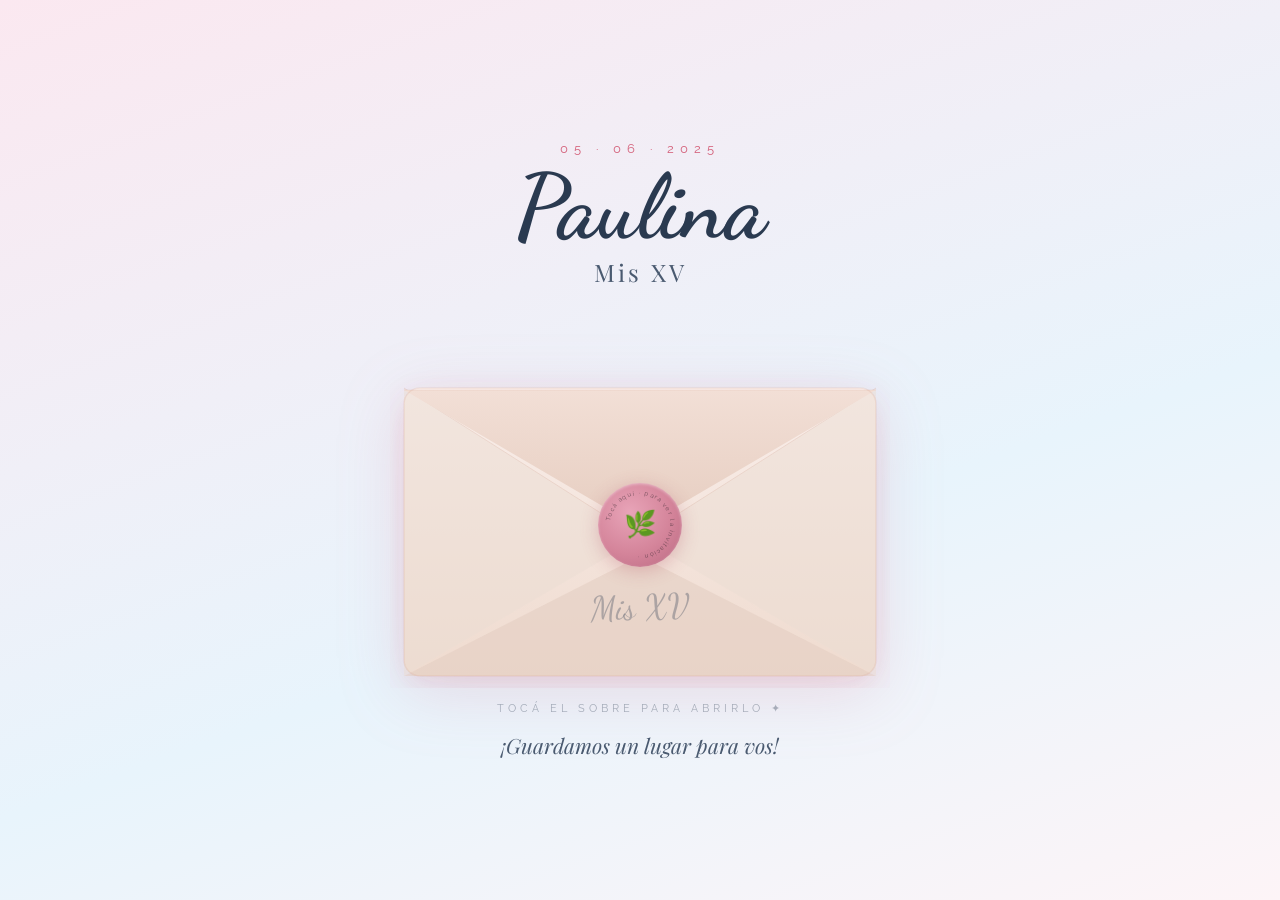
==== commit 67af76db: "Update invitacion.html" ====
--- a/invitacion.html
+++ b/invitacion.html
@@ -1,624 +1,359 @@
 <!DOCTYPE html>
-
 <html lang="es">
 <head>
 <meta charset="utf-8"/>
 <meta content="width=device-width, initial-scale=1.0" name="viewport"/>
-<title>Mis XV – Paulina</title>
-<meta content="Mis XV – Paulina 🌸" property="og:title"/>
-<meta content="¡Estás invitado/a a mis XV años! Jueves 5 de Junio · 21:00 hs · Granja Colonia" property="og:description"/>
-<link href="https://fonts.googleapis.com" rel="preconnect"/>
-<link href="https://fonts.googleapis.com/css2?family=Playfair+Display:ital,wght@0,400;0,600;1,400;1,600&amp;family=Cormorant+Garamond:ital,wght@0,300;0,400;0,500;1,300;1,400&amp;family=Raleway:wght@300;400;500&amp;display=swap" rel="stylesheet"/>
-
-<link href="styles.css" rel="stylesheet"/>
+<title>Paulina · Mis XV</title>
+<link href="https://fonts.googleapis.com/css2?family=Playfair+Display:ital,wght@0,400;0,600;1,400;1,600&family=Cormorant+Garamond:ital,wght@0,300;0,400;1,400&family=Raleway:wght@300;400;500&family=Dancing+Script:wght@600;700&display=swap" rel="stylesheet"/>
 <style>
-/* RSVP party emoji burst */
-.party-burst{position:absolute;inset:0;pointer-events:none;overflow:visible;z-index:10;}
-.party-emoji{
-  position:absolute;font-size:22px;
-  animation:noteFly 1.6s ease-out forwards;opacity:0;
-  top:50%;left:50%;
-}
-</style></head>
+*,*::before,*::after{box-sizing:border-box;margin:0;padding:0;}
+html,body{height:100%;overflow:hidden;}
+:root{
+  --rose:#d4607a;--rose-light:#e8a0b4;
+  --sky:#5aacdc;
+  --text:#2a3a50;--text2:#4a5a70;
+  --seal:#d4849a;
+}
+body{
+  background:linear-gradient(160deg,#fbe8f0 0%,#e8f4fc 60%,#fdf4f7 100%);
+  font-family:'Cormorant Garamond',serif;
+  display:flex;flex-direction:column;align-items:center;
+  justify-content:center;min-height:100vh;min-height:100dvh;
+  position:relative;overflow:hidden;
+  padding:16px;
+}
+
+/* PÉTALOS */
+#petals{position:fixed;inset:0;pointer-events:none;z-index:1;}
+.petal{position:absolute;top:-20px;border-radius:60% 40% 55% 35%;animation:petalFall linear infinite;opacity:0;}
+@keyframes petalFall{
+  0%{transform:translateY(0) rotate(0deg) translateX(0);opacity:.65;}
+  50%{transform:translateY(50vh) rotate(200deg) translateX(18px);opacity:.45;}
+  100%{transform:translateY(108vh) rotate(380deg) translateX(-12px);opacity:0;}
+}
+
+/* HEADER */
+.header-area{
+  text-align:center;margin-bottom:20px;
+  opacity:0;animation:fadeUp .9s .2s forwards;
+  position:relative;z-index:10;
+}
+.header-date{
+  font-family:'Raleway',sans-serif;
+  font-size:clamp(10px,2.8vw,13px);
+  letter-spacing:6px;color:var(--rose);
+  text-transform:uppercase;margin-bottom:4px;
+}
+.header-name{
+  font-family:'Dancing Script',cursive;
+  font-size:clamp(56px,16vw,90px);
+  color:var(--text);line-height:1.05;
+}
+.header-subtitle{
+  font-family:'Playfair Display',serif;
+  font-size:clamp(17px,4.5vw,24px);
+  color:var(--text2);letter-spacing:3px;margin-top:2px;
+}
+
+/* ── ESCENA COMPLETA ── */
+/* Usamos un wrapper que ocupa hasta el 92vw y máximo 500px */
+.scene{
+  position:relative;
+  width:min(92vw, 500px);
+  opacity:0;animation:fadeUp .9s .55s forwards;
+  cursor:pointer;
+  z-index:10;
+  /* la altura la define el sobre SVG */
+}
+
+/* ── HOJA (carta completa) ── */
+/* Está antes del SVG en el DOM. z-index la pone arriba cuando sube. */
+.letter{
+  position:absolute;
+  left:14%;
+  width:72%;
+  /* empieza escondida dentro del sobre */
+  top:28%;
+  z-index:5;
+  opacity:0;
+  pointer-events:none;
+
+  background:linear-gradient(175deg,#fff 0%,#fdf4f8 100%);
+  border-radius:4px 4px 3px 3px;
+  border:1px solid rgba(212,96,122,.18);
+  box-shadow:0 -4px 28px rgba(212,96,122,.14), 0 2px 12px rgba(0,0,0,.07);
+
+  /* altura auto para que el contenido no se corte */
+  height:auto;
+  min-height:58%;
+
+  display:flex;flex-direction:column;
+  align-items:center;justify-content:center;
+  gap:8px;padding:20px 12px 22px;
+  text-align:center;
+  overflow:visible;
+}
+
+/* líneas decorativas en la hoja */
+.letter::before{
+  content:'';position:absolute;top:14px;left:14px;right:14px;
+  height:1px;background:linear-gradient(90deg,transparent,rgba(212,96,122,.25),transparent);
+}
+.letter::after{
+  content:'';position:absolute;bottom:14px;left:14px;right:14px;
+  height:1px;background:linear-gradient(90deg,transparent,rgba(212,96,122,.25),transparent);
+}
+.letter-ornament{font-size:clamp(22px,5vw,28px);}
+.letter-name{
+  font-family:'Dancing Script',cursive;
+  font-size:clamp(26px,7vw,38px);
+  color:var(--rose);line-height:1;
+}
+.letter-msg{
+  font-family:'Cormorant Garamond',serif;
+  font-size:clamp(13px,3.2vw,16px);
+  color:var(--text2);letter-spacing:2px;
+  font-style:italic;line-height:1.5;
+}
+.letter-date{
+  font-family:'Raleway',sans-serif;
+  font-size:clamp(10px,2.5vw,12px);
+  letter-spacing:4px;color:var(--rose);
+  text-transform:uppercase;margin-top:4px;
+}
+.letter-xv{
+  font-family:'Playfair Display',serif;
+  font-size:clamp(32px,9vw,52px);
+  font-weight:600;
+  background:linear-gradient(135deg,var(--sky),var(--rose));
+  -webkit-background-clip:text;-webkit-text-fill-color:transparent;
+  background-clip:text;
+  line-height:1;
+}
+
+/* ── SVG SOBRE ── */
+.envelope-wrap{
+  position:relative;
+  z-index:20;   /* encima de la carta hasta que sube */
+  width:100%;
+}
+.envelope-svg{width:100%;display:block;filter:drop-shadow(0 14px 32px rgba(212,96,122,.18));}
+
+/* FLAP */
+.flap{transform-box:fill-box;transform-origin:50% 0%;}
+
+/* ── SELLO ── */
+.seal-wrap{
+  position:absolute;
+  left:50%;bottom:32%;
+  transform:translateX(-50%);
+  z-index:25;
+}
+.seal-circle{
+  width:clamp(68px,16vw,84px);
+  height:clamp(68px,16vw,84px);
+  border-radius:50%;
+  background:radial-gradient(circle at 38% 35%,#e8a4b8,var(--seal) 55%,#b86880);
+  display:flex;align-items:center;justify-content:center;
+  box-shadow:0 4px 18px rgba(180,80,100,.3),inset 0 1px 3px rgba(255,255,255,.4);
+  position:relative;
+}
+.seal-icon{font-size:clamp(20px,5vw,26px);position:relative;z-index:2;}
+
+/* ── ANIMACIONES ── */
+@keyframes flapOpen{
+  0%  {transform:rotateX(0deg);}
+  100%{transform:rotateX(-175deg);}
+}
+@keyframes sealPop{
+  0%  {transform:translateX(-50%) scale(1);opacity:1;}
+  35% {transform:translateX(-50%) scale(1.18);opacity:.7;}
+  100%{transform:translateX(-50%) scale(0);opacity:0;}
+}
+/* La carta sube desde dentro y pasa POR ENCIMA del sobre */
+@keyframes letterRise{
+  0%  {transform:translateY(0) scale(.97);opacity:0;}
+  20% {opacity:1;}
+  100%{transform:translateY(-52%) scale(1);opacity:1;}
+}
+@keyframes envelopeExit{
+  to{transform:scale(.88) translateY(16px);opacity:0;}
+}
+@keyframes fadeUp{from{opacity:0;transform:translateY(18px);}to{opacity:1;transform:translateY(0);}}
+
+/* Clases de estado */
+.opening .flap     {animation:flapOpen   1.1s  .1s  cubic-bezier(.4,0,.2,1) forwards;}
+.opening .seal-wrap{animation:sealPop    .55s  .05s ease-in               forwards;}
+.opening .letter   {animation:letterRise 1.4s  .9s  cubic-bezier(.2,.8,.3,1) forwards;}
+.done              {animation:envelopeExit .55s .1s ease-in               forwards;}
+
+/* hover sello */
+.scene:not(.opening) .seal-wrap{transition:transform .2s;}
+.scene:hover:not(.opening) .seal-wrap{transform:translateX(-50%) scale(1.08);}
+
+/* HINT */
+.tap-hint{
+  margin-top:14px;text-align:center;
+  font-family:'Raleway',sans-serif;
+  font-size:clamp(9px,2.5vw,11px);
+  letter-spacing:4px;color:rgba(42,58,80,.36);
+  text-transform:uppercase;
+  opacity:0;animation:fadeUp .9s 1.1s forwards;
+  position:relative;z-index:10;transition:opacity .3s;
+}
+
+/* FOOTER */
+.footer-text{
+  margin-top:16px;text-align:center;
+  font-family:'Playfair Display',serif;
+  font-size:clamp(15px,4vw,21px);
+  font-style:italic;color:var(--text2);
+  opacity:0;animation:fadeUp .9s .85s forwards;
+  position:relative;z-index:10;
+}
+
+/* OVERLAY */
+#overlay{
+  position:fixed;inset:0;
+  background:linear-gradient(160deg,#fbe8f0,#e8f4fc);
+  opacity:0;pointer-events:none;z-index:100;
+  transition:opacity .65s ease;
+}
+#overlay.fade-in{opacity:1;pointer-events:all;}
+</style>
+</head>
 <body>
 <div id="petals"></div>
-<audio id="bg-audio" loop="">
-<source src="https://www.dropbox.com/scl/fi/ehjotuprtsx8vl22t01s5/Ed-Sheeran-Perfect.mp3?rlkey=2dh03h3hcytiv7m80mpddvq2r&amp;raw=1" type="audio/mpeg"/>
-</audio>
-<!-- ═══ HERO ═══ -->
-<section id="hero">
-<div id="hero-bg-photo"></div>
-<div class="hero-badge">✦ una noche especial ✦</div>
-<h1 class="hero-name">Paulina</h1>
-<p class="hero-pre">Mis</p>
-<div class="hero-xv">XV</div>
-<p class="hero-anos">años</p>
-<div class="music-btn-wrap">
-<div class="music-card">
-<p style="text-align:center;">🎵 La música de fondo<br/>es parte de la experiencia</p>
-<button class="btn-music" id="musicBtn" onclick="toggleMusic()">
-<span id="musicIcon">▶</span>
-<span id="musicLabel">Ingresar con música</span>
-</button>
-<div class="audio-playing" id="audioAnim">
-<div class="bar-anim" style="animation-delay:0s;height:5px;"></div>
-<div class="bar-anim" style="animation-delay:.12s;height:9px;"></div>
-<div class="bar-anim" style="animation-delay:.24s;height:13px;"></div>
-<div class="bar-anim" style="animation-delay:.12s;height:9px;"></div>
-<div class="bar-anim" style="animation-delay:0s;height:5px;"></div>
-<span style="margin-left:8px;">Perfect · Ed Sheeran</span>
+<div id="overlay"></div>
+
+<div class="header-area">
+  <p class="header-date">05 · 06 · 2025</p>
+  <h1 class="header-name">Paulina</h1>
+  <p class="header-subtitle" style="opacity:0;animation:fadeUp .9s .5s forwards;">Mis XV</p>
 </div>
+
+<div class="scene" id="scene" onclick="openEnvelope()">
+
+  <!-- 1. HOJA COMPLETA — en el DOM primero, z-index la sube al animarse -->
+  <div class="letter" id="letter">
+    <span class="letter-ornament">🌸</span>
+    <span class="letter-xv">XV</span>
+    <span class="letter-name">Paulina</span>
+    <span class="letter-msg">Te invito a compartir<br/>la noche más especial<br/>de mi vida</span>
+    <span class="letter-date">Jueves 5 de Junio · 21:00 hs</span>
+  </div>
+
+  <!-- 2. SELLO -->
+  <div class="seal-wrap" id="seal-wrap">
+    <div class="seal-circle">
+      <svg viewBox="0 0 84 84" style="position:absolute;inset:0;width:100%;height:100%;">
+        <defs>
+          <path id="cp" d="M42,42 m-30,0 a30,30 0 1,1 60,0 a30,30 0 1,1 -60,0"/>
+        </defs>
+        <text font-family="Raleway,sans-serif" font-size="6.2" fill="rgba(42,30,36,0.58)" letter-spacing="1.3">
+          <textPath href="#cp" startOffset="2%">Tocá aquí · para ver la invitación ·</textPath>
+        </text>
+      </svg>
+      <span class="seal-icon">🌿</span>
+    </div>
+  </div>
+
+  <!-- 3. SVG SOBRE — encima mientras la carta no sube -->
+  <div class="envelope-wrap" id="envelope-wrap">
+    <svg class="envelope-svg" viewBox="0 0 500 380" xmlns="http://www.w3.org/2000/svg">
+      <defs>
+        <linearGradient id="envG" x1="0" y1="0" x2="0" y2="1">
+          <stop offset="0%" stop-color="#f9eeea"/>
+          <stop offset="100%" stop-color="#efdbcf"/>
+        </linearGradient>
+        <linearGradient id="flapG" x1="0" y1="0" x2="0" y2="1">
+          <stop offset="0%" stop-color="#f2dfd6"/>
+          <stop offset="100%" stop-color="#e6cdc0"/>
+        </linearGradient>
+        <filter id="sh">
+          <feDropShadow dx="0" dy="10" stdDeviation="14" flood-color="rgba(212,96,122,0.14)"/>
+        </filter>
+      </defs>
+
+      <!-- Cuerpo -->
+      <rect x="14" y="80" width="472" height="288" rx="16" fill="url(#envG)" filter="url(#sh)"/>
+
+      <!-- Triángulos de doblez laterales e inferior -->
+      <polygon points="14,80  250,230  14,368"  fill="#ecddd4" opacity=".5"/>
+      <polygon points="486,80 250,230 486,368"  fill="#ecddd4" opacity=".5"/>
+      <polygon points="14,368 250,248 486,368"  fill="#e4cfc4" opacity=".6"/>
+
+      <!-- Líneas de doblez -->
+      <line x1="14"  y1="80"  x2="250" y2="230" stroke="rgba(200,145,125,.2)" stroke-width="1"/>
+      <line x1="486" y1="80"  x2="250" y2="230" stroke="rgba(200,145,125,.2)" stroke-width="1"/>
+
+      <!-- FLAP animable -->
+      <g class="flap" style="transform-origin:250px 80px;">
+        <polygon points="14,82 250,220 486,82" fill="url(#flapG)"/>
+        <line x1="14" y1="82" x2="486" y2="82" stroke="rgba(200,145,125,.16)" stroke-width="1"/>
+      </g>
+
+      <!-- Borde -->
+      <rect x="14" y="80" width="472" height="288" rx="16" fill="none" stroke="rgba(212,150,130,.18)" stroke-width="1.5"/>
+
+      <!-- "Mis XV" manuscrita -->
+      <text x="250" y="310" text-anchor="middle"
+        font-family="'Dancing Script',cursive" font-size="34"
+        fill="rgba(42,58,80,.32)" transform="rotate(-2,250,310)">Mis XV</text>
+    </svg>
+  </div>
+
 </div>
-</div>
-</section>
-<!-- ═══ INVITACIÓN ═══ -->
-<section class="section s-dark" id="invitacion">
-<span class="sec-tag">una invitación especial</span>
-<h2 class="sec-title">Paulina<br/><em style="font-size:.8em;color:var(--sky);">Mis XV Años</em></h2>
-<div class="gold-line"></div>
-<div class="invite-card">
-<p class="invite-who">Con todo el amor del mundo</p>
-<p class="invite-text">Tengo el enorme placer de invitarte a acompañarme a celebrar este día tan especial e importante en mi vida.<br/><br/>Quiero compartir este momento único contigo.</p>
-<div class="invite-date">Jueves 5 de Junio · 21:00 hs</div>
-</div>
-</section>
-<!-- ═══ COUNTDOWN ═══ -->
-<section class="section" id="countdown-section">
-<span class="sec-tag">el gran momento</span>
-<h2 class="sec-title" id="countdownTitle">Faltan...</h2>
-<div class="gold-line"></div>
-<div class="countdown-grid" id="countdownGrid">
-<div class="count-box"><span class="count-num" id="cd-days">--</span><span class="count-label">Días</span></div>
-<div class="count-box"><span class="count-num" id="cd-hours">--</span><span class="count-label">Horas</span></div>
-<div class="count-box"><span class="count-num" id="cd-mins">--</span><span class="count-label">Min</span></div>
-<div class="count-box"><span class="count-num" id="cd-secs">--</span><span class="count-label">Seg</span></div>
-</div>
-<div id="event-arrived">🎉 ¡Esta noche es la noche! 🎉</div>
-</section>
-<!-- ═══ MOOD ═══ -->
-<section class="section s-rose">
-<span class="sec-tag">contanos</span>
-<h2 class="sec-title">¿Cómo llegás a la fiesta?</h2>
-<div class="gold-line"></div>
-<div class="mood-grid mood-grid-vertical">
-<button class="mood-btn mood-btn-centered" onclick="selectMood(this,'¡Así me gusta! ¡Con toda la energía! 💃')">
-<span class="mood-icon">💃</span><span class="mood-label">Con ganas de bailar</span>
-</button>
-<button class="mood-btn mood-btn-centered" onclick="selectMood(this,'Perfecto, también hay lugar para descansar 😌')">
-<span class="mood-icon">😌</span><span class="mood-label">Tranquilo/a</span>
-</button>
-<button class="mood-btn mood-btn-centered" onclick="selectMood(this,'¡¡MODO BESTIA ACTIVADO!! 🔥🎉')">
-<span class="mood-icon">🔥</span><span class="mood-label">Modo fiesta total</span>
-</button>
-</div>
-<p id="mood-response"></p>
-</section>
-<!-- ═══ LUGAR ═══ -->
-<section class="section s-dark">
-<span class="sec-tag">fecha y lugar</span>
-<h2 class="sec-title">La fiesta</h2>
-<div class="gold-line"></div>
-<div class="lugar-info">
-<div class="lugar-detail"><span class="ld-icon">📅</span><span class="ld-label">Fecha</span><span class="ld-val">Jueves 5 de Junio</span></div>
-<div class="lugar-detail"><span class="ld-icon">🕘</span><span class="ld-label">Hora</span><span class="ld-val">21:00 hs</span></div>
-<div class="lugar-detail"><span class="ld-icon">📍</span><span class="ld-label">Lugar</span><span class="ld-val">Granja Colonia</span></div>
-</div>
-<div class="map-wrap">
-<iframe allowfullscreen="" height="280" loading="lazy" referrerpolicy="no-referrer-when-downgrade" src="https://www.google.com/maps/embed?pb=!1m18!1m12!1m3!1d3290.685437477045!2d-57.740736999999996!3d-34.4347445!2m3!1f0!2f0!3f0!3m2!1i1024!2i768!4f13.1!3m3!1m2!1s0x95a30c7c1a34ffbd%3A0x6a4ad1bd16b728e4!2sGranja%20Colonia!5e0!3m2!1ses-419!2suy!4v1768006159809!5m2!1ses-419!2suy" style="border:0;display:block;" width="100%"></iframe>
-</div>
-</section>
-<!-- ═══ RSVP ═══ -->
-<section class="section">
-<span class="sec-tag">confirmación</span>
-<h2 class="sec-title">Me gustaría contar<br/>con tu presencia</h2>
-<div class="gold-line"></div>
-<p class="sec-body">Confirmá tu asistencia antes del <strong style="color:var(--sky)">20 de Mayo</strong></p>
-<div id="rsvp-wrap">
-<div id="rsvp-forms-container">
-<div class="rsvp-form rsvp-person-form" id="rsvp-form-0">
-<p class="rsvp-person-label">Persona 1</p>
-<div><label class="field-label">Nombre completo</label><input class="rsvp-input rsvp-name-input" placeholder="Ingresá tu nombre completo" type="text"/></div>
-<div><label class="field-label">Dato importante (opcional)</label><input class="rsvp-input rsvp-dato-input" placeholder="Ej: soy vegetariano/a, tengo alergia..." type="text"/></div>
-</div>
-</div>
-<div style="max-width:420px;margin:12px auto 0;display:flex;gap:10px;flex-direction:column;">
-<button class="btn-add-person" id="btn-add-person" onclick="addRSVPPerson()">✦ Agregar otra persona</button>
-<div style="position:relative;">
-  <div class="party-burst" id="party-burst"></div>
-  <button class="btn-gold" id="rsvp-btn" onclick="submitRSVP()">Confirmar asistencia ✨</button>
-</div>
-<p class="sheet-loading" id="rsvp-loading">Enviando...</p>
-</div>
-</div>
-<div class="success-box" id="rsvp-success" style="position:relative;overflow:visible;">
-  <div class="party-burst" id="party-burst"></div>
-  <span class="success-icon">🌸</span>
-  <p class="success-msg" id="rsvp-thanks-msg"></p>
-  <button class="btn-add-more" onclick="showAddMore()">¿Olvidaste a alguien? Agregar más →</button>
-</div>
-<div id="rsvp-add-more" style="display:none;max-width:420px;margin:20px auto 0;">
-  <div id="rsvp-extra-container"></div>
-  <div style="display:flex;gap:10px;flex-direction:column;margin-top:10px;">
-    <button class="btn-add-person" onclick="addExtraPerson()">✦ Agregar otra persona</button>
-    <button class="btn-gold" id="rsvp-extra-btn" onclick="submitExtra()">Confirmar ✨</button>
-    <p class="sheet-loading" id="rsvp-extra-loading">Enviando...</p>
-  </div>
-</div>
-</section>
-<!-- ═══ SLIDESHOW ═══ -->
-<section class="section s-dark" id="slideshow-section">
-<span class="sec-tag">un recorrido</span>
-<h2 class="sec-title">Estos 15 años...</h2>
-<div class="gold-line"></div>
-<p class="sec-body">Cada foto, un momento. Cada momento, parte de quien soy hoy.</p>
-<div class="slides-wrap">
-<div class="slide active">
-<div class="slide-photo"><div class="slide-photo-placeholder">🍼<span>foto aquí</span></div></div>
-<div class="slide-year-tag">1 año</div><p class="slide-caption">Mis primeros pasos en este mundo</p>
-</div>
-<div class="slide">
-<div class="slide-photo"><div class="slide-photo-placeholder">🎠<span>foto aquí</span></div></div>
-<div class="slide-year-tag">4 años</div><p class="slide-caption">La infancia más feliz</p>
-</div>
-<div class="slide">
-<div class="slide-photo"><div class="slide-photo-placeholder">🎒<span>foto aquí</span></div></div>
-<div class="slide-year-tag">7 años</div><p class="slide-caption">Empezando la escuela con todo</p>
-</div>
-<div class="slide">
-<div class="slide-photo"><div class="slide-photo-placeholder">⭐<span>foto aquí</span></div></div>
-<div class="slide-year-tag">10 años</div><p class="slide-caption">Creciendo y brillando</p>
-</div>
-<div class="slide">
-<div class="slide-photo"><div class="slide-photo-placeholder">💫<span>foto aquí</span></div></div>
-<div class="slide-year-tag">13 años</div><p class="slide-caption">Encontrando mi camino</p>
-</div>
-<div class="slide">
-<div class="slide-photo" style="background:rgba(212,170,90,.15);border-color:var(--gold);display:flex;align-items:center;justify-content:center;">
-<span style="font-family:'Playfair Display',serif;font-size:52px;color:var(--gold);">XV</span>
-</div>
-<div class="slide-year-tag" style="background:var(--rose);color:#fff;">¡Hoy! ✨</div>
-<p class="slide-caption">La noche más especial de mi vida</p>
-</div>
-</div>
-<div class="slide-dots" id="slideDots"></div>
-<div class="slide-nav">
-<button onclick="changeSlide(-1)">←</button>
-<button onclick="changeSlide(1)">→</button>
-</div>
-</section>
-<!-- ═══ CANCIÓN ═══ -->
-<section class="section s-rose">
-<span class="sec-tag">la playlist</span>
-<h2 class="sec-title">¿Cuál es la canción<br/>que no puede faltar?</h2>
-<div class="gold-line"></div>
-<p class="sec-body">Ayudame a armar la playlist perfecta para esta noche 🎶</p>
-<div id="cancion-wrap">
-<div class="cancion-form">
-<div><label class="field-label">Nombre de la canción</label><input class="rsvp-input" id="song-name" placeholder="Nombre de la canción" type="text"/></div>
-<div><label class="field-label">Artista / Autor</label><input class="rsvp-input" id="song-artist" placeholder="Nombre del artista" type="text"/></div>
-<div><label class="field-label">Link de YouTube (opcional)</label><input class="rsvp-input" id="song-yt" placeholder="https://youtube.com/..." type="url"/></div>
-<button class="btn-gold" id="song-btn" onclick="submitSong()">Sugerir canción 🎵</button>
-<p class="sheet-loading" id="song-loading">Enviando...</p>
-</div>
-</div>
-<div class="success-box" id="song-success">
-  <div class="music-burst" id="music-burst"></div>
-  <div class="song-success-content">
-    <div class="vinyl-spin">🎵</div>
-    <p class="song-success-headline">¡Ya suena en la lista!</p>
-    <p class="success-msg">Tu canción está en la playlist. ¡Esta noche va a sonar con todo! 🔥</p>
-  </div>
-</div>
-</section>
-<!-- ═══ DRESS CODE ═══ -->
-<section class="section s-dark">
-<span class="sec-tag">vestimenta</span>
-<h2 class="sec-title">Orientación para tu vestuario</h2>
-<div class="gold-line"></div>
-<p class="sec-body">Vengan con todo su estilo. Solo hay dos colores reservados 💫</p>
-<div class="dress-grid" style="justify-content:center;gap:28px;">
-<div class="dress-card">
-  <div class="dress-swatch" style="background:#ffffff;border:2px solid #ddd;"></div>
-  <span class="dress-name" style="color:var(--rose);">Blanco</span>
-  <span class="dress-hint">reservado para la festejada</span>
-</div>
-<div class="dress-card">
-  <div class="dress-swatch" style="background:#111111;"></div>
-  <span class="dress-name" style="color:var(--rose);">Negro</span>
-  <span class="dress-hint">preferimos evitarlo</span>
-</div>
-</div>
-<p class="dress-avoid" style="margin-top:22px;font-size:17px;">Por favor evitá el <strong>blanco</strong> y el <strong>negro</strong> ✨</p>
-</section>
-<!-- ═══ MURO MENSAJES ═══ -->
-<section class="section">
-<span class="sec-tag">mensajes</span>
-<h2 class="sec-title">Dejá tu mensaje<br/>para Paulina</h2>
-<div class="gold-line"></div>
-<p class="sec-body" style="margin-bottom:26px;">Un muro de amor para esta noche tan especial 💌</p>
-<div class="wall-form">
-<div><label class="field-label">Tu nombre</label><input class="rsvp-input" id="msg-author" placeholder="¿Quién lo manda?" type="text"/></div>
-<div><label class="field-label">Tu mensaje</label><textarea class="rsvp-input" id="msg-text" placeholder="Escribí algo hermoso para Pauli... 💛" rows="3"></textarea></div>
-<button class="btn-gold" id="msg-btn" onclick="submitMessage()">Publicar mensaje 💌</button>
-<p class="sheet-loading" id="msg-loading">Enviando...</p>
-</div>
-<div class="messages-grid" id="messages-grid"></div>
-<p id="no-msgs" style="font-style:italic;color:var(--text3);margin-top:14px;font-size:16px;">Sé el primero en dejar un mensaje 💛</p>
-<div id="load-more-wrap" style="display:none;margin-top:18px;">
-<button class="btn-load-more" id="load-more-btn" onclick="showMoreMessages()">Ver más mensajes 💌</button>
-</div>
-</section>
-<!-- ═══ REGALOS ═══ -->
-<section class="section s-dark">
-<span class="sec-tag">regalos</span>
-<h2 class="sec-title">Si deseás regalarme<br/>algo más que tu presencia</h2>
-<div class="gold-line"></div>
-<p class="sec-body">Tu presencia ya es el mejor regalo. Pero si querés sorprenderme… 🎁</p>
-<div class="cuenta-card" style="margin-top:26px;">
-<div class="cuenta-row"><span class="cuenta-key">Banco</span><span class="cuenta-val">Banco República</span></div>
-<div class="cuenta-row"><span class="cuenta-key">Titular</span><span class="cuenta-val">Paulina ——</span></div>
-<div class="cuenta-row"><span class="cuenta-key">Cuenta</span><span class="cuenta-val">···· ···· ···· ····</span></div>
-<div class="cuenta-row"><span class="cuenta-key">Alias</span><span class="cuenta-val">PAULI.XV</span></div>
-</div>
-<p style="margin-top:12px;font-style:italic;font-size:13px;color:var(--text3);"></p>
-</section>
-<!-- ═══ COMPARTIR ═══ -->
-<section class="section s-rose">
-<span class="sec-tag">después de la fiesta</span>
-<h2 class="sec-title">¡Compartamos este día!</h2>
-<div class="gold-line"></div>
-<div class="compartir-card">
-<p style="font-size:17px;line-height:1.75;color:var(--text2);font-style:italic;">Compartí tus fotos y videos de esta noche hermosa 📸✨</p>
-<a class="ig-link" href="https://instagram.com/invitaweb.uy" target="_blank">📸 @invitaweb.uy</a>
-<p style="margin-top:12px;font-size:13px;color:var(--text3);font-style:italic;">Usá el hashtag <strong style="color:var(--sky)">#XVPaulina</strong></p>
-</div>
-</section>
-<!-- ═══ FOOTER ═══ -->
-<footer>
-<div class="ornament">✦ ✦ ✦</div>
-<p class="footer-name">Paulina</p>
-<div class="gold-line"></div>
-<p class="footer-sub">Mis Quince Años · 5 de Junio</p>
-<div class="ornament" style="margin-top:18px;">🌸</div>
-<p class="footer-dev">Desarrollado con amor por <a href="https://www.instagram.com/invitaweb.uy/" target="_blank">InvitaWeb</a></p>
-</footer>
+
+<p class="tap-hint" id="tap-hint">tocá el sobre para abrirlo ✦</p>
+<p class="footer-text">¡Guardamos un lugar para vos!</p>
+
 <script>
-const RSVP_URL   = 'https://script.google.com/macros/s/AKfycby2bw_PEi1w4SXfk_TTuOe9Qt4-QoPeKziPu39IPRhcY4eWBf8t-KB4WMZ339tUosrSmA/exec';
-const SONG_URL   = 'https://script.google.com/macros/s/AKfycbwihVxnTMyxjVmnY-t0No33_3AevM8NCIVOHHYjIyl0JQ2nB4KIGzhMf7et7EvwhIkz/exec';
-const WALL_URL   = 'https://script.google.com/macros/s/AKfycbxCaXE3C5wKMLF_wX_gRmzpaJHUsHrGMh-nxW_STA-od3k9UpepJ0_OFmLWIS_dCV-lzw/exec';
-
 /* PÉTALOS */
 (function(){
   const c=document.getElementById('petals');
-  const cols=['#a8d8f0','#e8a0b4','#5aacdc','#f0c8d8','#90ccee','#d4607a','#b8e0f4'];
-  for(let i=0;i<30;i++){
-    const p=document.createElement('div'); p.className='petal';
-    const s=7+Math.random()*10;
-    p.style.cssText=['left:'+(Math.random()*100)+'vw','width:'+s+'px','height:'+(s*1.4)+'px',
+  const cols=['#a8d8f0','#e8a0b4','#5aacdc','#f0c8d8','#90ccee','#d4607a','#f5d0dc'];
+  for(let i=0;i<28;i++){
+    const p=document.createElement('div');p.className='petal';
+    const s=6+Math.random()*9;
+    p.style.cssText=[
+      'left:'+(Math.random()*100)+'vw',
+      'width:'+s+'px','height:'+(s*1.4)+'px',
       'background:'+cols[Math.floor(Math.random()*cols.length)],
-      'animation-duration:'+(4+Math.random()*7)+'s',
-      'animation-delay:'+(Math.random()*10)+'s',
+      'animation-duration:'+(5+Math.random()*7)+'s',
+      'animation-delay:'+(-Math.random()*8)+'s',
       'border-radius:'+(48+Math.random()*20)+'% '+(38+Math.random()*20)+'% '+(52+Math.random()*18)+'% '+(34+Math.random()*18)+'%'
     ].join(';');
     c.appendChild(p);
   }
 })();
 
-/* SPARKLES */
-(function(){
-  const h=document.getElementById('hero');
-  for(let i=0;i<18;i++){
-    const s=document.createElement('div'); s.className='hero-sparkle';
-    s.style.cssText=['left:'+(10+Math.random()*80)+'%','top:'+(10+Math.random()*80)+'%',
-      'width:'+(1+Math.random()*2.5)+'px','height:'+(1+Math.random()*2.5)+'px',
-      'animation-duration:'+(2+Math.random()*4)+'s','animation-delay:'+(Math.random()*4)+'s'
-    ].join(';');
-    h.appendChild(s);
-  }
-})();
-
-/* MÚSICA */
-let playing=false;
-function toggleMusic(){
-  const a=document.getElementById('bg-audio');
-  const icon=document.getElementById('musicIcon');
-  const lbl=document.getElementById('musicLabel');
-  const anim=document.getElementById('audioAnim');
-  const floatBtn=document.getElementById('music-float');
-  const pauseSvg=document.getElementById('float-pause-svg');
-  const playSvg=document.getElementById('float-play-svg');
-  if(!playing){
-    a.play().catch(()=>{});
-    icon.textContent='⏸'; lbl.textContent='Pausar música';
-    anim.classList.add('show');
-    floatBtn.style.display='flex';
-    if(pauseSvg){pauseSvg.style.display='block'; playSvg.style.display='none';}
-    playing=true;
-  }else{
-    a.pause();
-    icon.textContent='▶'; lbl.textContent='Reanudar música';
-    anim.classList.remove('show');
-    floatBtn.style.display='flex';
-    if(pauseSvg){pauseSvg.style.display='none'; playSvg.style.display='block';}
-    playing=false;
-  }
-}
-
-/* COUNTDOWN */
-(function(){
-  const target=new Date('2026-06-05T21:00:00');
-  const grid=document.getElementById('countdownGrid');
-  const arrived=document.getElementById('event-arrived');
-  const title=document.getElementById('countdownTitle');
-  function tick(){
-    const diff=target-Date.now();
-    if(diff<=0){grid.style.display='none';arrived.style.display='block';title.style.display='none';return;}
-    document.getElementById('cd-days').textContent=Math.floor(diff/86400000);
-    document.getElementById('cd-hours').textContent=Math.floor((diff%86400000)/3600000);
-    document.getElementById('cd-mins').textContent=Math.floor((diff%3600000)/60000);
-    document.getElementById('cd-secs').textContent=Math.floor((diff%60000)/1000);
-  }
-  tick(); setInterval(tick,1000);
-})();
-
-/* MOOD */
-function selectMood(btn,msg){
-  document.querySelectorAll('.mood-btn').forEach(b=>b.classList.remove('selected'));
-  btn.classList.add('selected');
-  const r=document.getElementById('mood-response');
-  r.style.opacity=0;
-  setTimeout(()=>{r.textContent=msg;r.style.opacity=1;},200);
-}
-
-/* SLIDESHOW */
-(function(){
-  const slides=document.querySelectorAll('.slide');
-  const dotsEl=document.getElementById('slideDots');
-  let current=0, timer;
-  slides.forEach((_,i)=>{
-    const d=document.createElement('button'); d.className='sdot'+(i===0?' active':'');
-    d.onclick=()=>goTo(i); dotsEl.appendChild(d);
-  });
-  function goTo(n){
-    slides[current].classList.remove('active'); dotsEl.children[current].classList.remove('active');
-    current=(n+slides.length)%slides.length;
-    slides[current].classList.add('active'); dotsEl.children[current].classList.add('active');
-    resetTimer();
-  }
-  function resetTimer(){clearInterval(timer); timer=setInterval(()=>goTo(current+1),4000);}
-  resetTimer();
-  window.changeSlide=n=>goTo(current+n);
-})();
-
-/* UTIL FETCH A SHEETS */
-async function sendToSheet(url, data, btnId, loadingId){
-  const btn=document.getElementById(btnId);
-  const loading=document.getElementById(loadingId);
-  btn.disabled=true; loading.classList.add('show');
-  try{
-    // Sin Content-Type header: evita preflight CORS con Google Apps Script
-    await fetch(url,{method:'POST',body:JSON.stringify(data)});
-  }catch(e){console.warn('Sheet error',e);}
-  loading.classList.remove('show');
-}
-
-/* RSVP */
-let rsvpPersonCount = 1;
-function addRSVPPerson(){
-  const container = document.getElementById('rsvp-forms-container');
-  const idx = rsvpPersonCount;
-  const div = document.createElement('div');
-  div.className = 'rsvp-form rsvp-person-form';
-  div.id = 'rsvp-form-'+idx;
-  div.innerHTML = `
-    <p class="rsvp-person-label">Persona ${idx+1} <button onclick="removeRSVPPerson(${idx})" class="btn-remove-person">✕ quitar</button></p>
-    <div><label class="field-label">Nombre completo</label><input class="rsvp-input rsvp-name-input" placeholder="Nombre completo" type="text"/></div>
-    <div><label class="field-label">Dato importante (opcional)</label><input class="rsvp-input rsvp-dato-input" placeholder="Ej: soy vegetariano/a, tiene alergia..." type="text"/></div>
-  `;
-  container.appendChild(div);
-  rsvpPersonCount++;
-}
-function removeRSVPPerson(idx){
-  const el = document.getElementById('rsvp-form-'+idx);
-  if(el) el.remove();
-}
-async function submitRSVP(){
-  const forms = document.querySelectorAll('.rsvp-person-form');
-  const personas = [];
-  let allValid = true;
-  forms.forEach((form,i)=>{
-    const name = form.querySelector('.rsvp-name-input').value.trim();
-    const dato = form.querySelector('.rsvp-dato-input').value.trim();
-    if(!name){ allValid=false; form.querySelector('.rsvp-name-input').focus(); }
-    else personas.push({name,dato});
-  });
-  if(!allValid){ alert('Por favor ingresá el nombre de todas las personas.'); return; }
-  const btn=document.getElementById('rsvp-btn');
-  const loading=document.getElementById('rsvp-loading');
-  btn.disabled=true; loading.classList.add('show');
-  for(const p of personas){
-    await fetch(RSVP_URL,{method:'POST',body:JSON.stringify({nombre:p.name,extra:p.dato,timestamp:new Date().toLocaleString('es-UY')})}).catch(()=>{});
-  }
-  loading.classList.remove('show');
-  document.getElementById('rsvp-wrap').style.display='none';
-  const suc=document.getElementById('rsvp-success'); suc.style.display='block';
-  const nombres = personas.map(p=>p.name).join(', ');
-  document.getElementById('rsvp-thanks-msg').textContent='¡Gracias! Asistencia confirmada para: '+nombres+'. ¡Los esperamos con todo! 🌸';
-  setTimeout(launchPartyEmojis, 100);
-  setTimeout(launchPartyEmojis, 600);
-}
-
-/* CANCIÓN */
-async function submitSong(){
-  const name=document.getElementById('song-name').value.trim();
-  const artist=document.getElementById('song-artist').value.trim();
-  const yt=document.getElementById('song-yt').value.trim();
-  if(!name||!artist){alert('Por favor ingresá la canción y el artista.');return;}
-  await sendToSheet(SONG_URL,{nombre:name+' - '+artist,extra:yt,timestamp:new Date().toLocaleString('es-UY')},'song-btn','song-loading');
-  document.getElementById('cancion-wrap').style.display='none';
-  document.getElementById('song-success').style.display='block';
-  setTimeout(launchMusicNotes, 100);
-}
-
-/* MURO */
-const localMessages=[];
-
-// Cargar mensajes existentes desde Sheets al cargar la página
-(async function loadMessages(){
-  try{
-    const res = await fetch(WALL_URL);
-    const data = await res.json();
-    if(Array.isArray(data)){
-      data.forEach(row=>{
-        if(row.nombre && row.mensaje){
-          localMessages.push({author:row.nombre, text:row.mensaje, time:new Date(row.timestamp||Date.now())});
-        }
-      });
-      renderMessages();
-    }
-  }catch(e){ /* silencioso si falla */ }
-})();
-async function submitMessage(){
-  const author=document.getElementById('msg-author').value.trim();
-  const text=document.getElementById('msg-text').value.trim();
-  if(!author||!text){alert('Por favor completá tu nombre y mensaje.');return;}
-  await sendToSheet(WALL_URL,{nombre:author,mensaje:text,timestamp:new Date().toLocaleString('es-UY')},'msg-btn','msg-loading');
-  localMessages.push({author,text,time:new Date()});
-  document.getElementById('msg-author').value='';
-  document.getElementById('msg-text').value='';
-  document.getElementById('msg-btn').disabled=false;
-  renderMessages();
-}
-const MSG_PAGE = 5;
-let msgVisible = MSG_PAGE;
-function renderMessages(reset){
-  if(reset) msgVisible = MSG_PAGE;
-  const grid=document.getElementById('messages-grid');
-  const noMsg=document.getElementById('no-msgs');
-  const loadWrap=document.getElementById('load-more-wrap');
-  const sorted=[...localMessages].reverse();
-  if(sorted.length>0) noMsg.style.display='none';
-  grid.innerHTML='';
-  sorted.slice(0,msgVisible).forEach(m=>{
-    const d=document.createElement('div'); d.className='msg-card';
-    const t=m.time instanceof Date ? m.time : new Date(m.time);
-    const min=t.getMinutes().toString().padStart(2,'0');
-    d.innerHTML=`<p class="msg-author">${m.author}</p><p class="msg-text">"${m.text}"</p>`;
-    grid.appendChild(d);
-  });
-  if(loadWrap) loadWrap.style.display = (sorted.length > msgVisible) ? 'block' : 'none';
-}
-function showMoreMessages(){
-  msgVisible += MSG_PAGE;
-  renderMessages();
-}
-
-/* RSVP EXTRA */
-function showAddMore(){
-  document.getElementById('rsvp-add-more').style.display='block';
-  addExtraPerson();
-  document.getElementById('rsvp-success').querySelector('.btn-add-more').style.display='none';
-}
-let extraPersonCount=0;
-function addExtraPerson(){
-  const container=document.getElementById('rsvp-extra-container');
-  const idx=extraPersonCount++;
-  const div=document.createElement('div');
-  div.className='rsvp-form rsvp-person-form'; div.id='rsvp-extra-'+idx;
-  div.innerHTML=`
-    <p class="rsvp-person-label">Persona extra ${idx+1} <button onclick="document.getElementById('rsvp-extra-${idx}').remove()" class="btn-remove-person">✕ quitar</button></p>
-    <div><label class="field-label">Nombre completo</label><input class="rsvp-input rsvp-name-input" placeholder="Nombre completo" type="text"/></div>
-    <div><label class="field-label">Dato importante (opcional)</label><input class="rsvp-input rsvp-dato-input" placeholder="Ej: soy vegetariano/a..." type="text"/></div>
-  `;
-  container.appendChild(div);
-}
-async function submitExtra(){
-  const forms=document.querySelectorAll('#rsvp-extra-container .rsvp-person-form');
-  const personas=[];
-  let allValid=true;
-  forms.forEach(form=>{
-    const name=form.querySelector('.rsvp-name-input').value.trim();
-    const dato=form.querySelector('.rsvp-dato-input').value.trim();
-    if(!name){allValid=false;}else{personas.push({name,dato});}
-  });
-  if(!allValid){alert('Por favor ingresá el nombre.');return;}
-  const btn=document.getElementById('rsvp-extra-btn');
-  const loading=document.getElementById('rsvp-extra-loading');
-  btn.disabled=true; loading.classList.add('show');
-  for(const p of personas){
-    await fetch(RSVP_URL,{method:'POST',body:JSON.stringify({nombre:p.name,extra:p.dato,timestamp:new Date().toLocaleString('es-UY')})}).catch(()=>{});
-  }
-  loading.classList.remove('show');
-  document.getElementById('rsvp-add-more').style.display='none';
-  const nombres=personas.map(p=>p.name).join(', ');
-  const msg=document.getElementById('rsvp-thanks-msg');
-  msg.textContent+=' • También confirmado: '+nombres+' 🌸';
-}
-
-/* REGALOS */
-function showRegalo(btn){
-  document.getElementById('regalo-reveal').classList.add('show');
-  btn.style.display='none';
-}
-
-/* ═══ ANIMACIÓN RSVP: emojis de celebración ═══ */
-function launchPartyEmojis(){
-  const burst=document.getElementById('party-burst');
-  if(!burst) return;
-  burst.innerHTML='';
-  const emojis=['🎉','🎊','💃','🕺','🥂','🎈','💫','🎀','🌟','🎁','✨','🌸'];
-  for(let i=0;i<28;i++){
-    const el=document.createElement('div');
-    el.className='party-emoji';
-    const angle=Math.random()*360;
-    const dist=80+Math.random()*160;
-    const tx=Math.cos(angle*Math.PI/180)*dist+'px';
-    const ty=Math.sin(angle*Math.PI/180)*dist+'px';
-    const rot=(Math.random()-0.5)*180+'deg';
-    el.style.cssText=`--tx:${tx};--ty:${ty};--rot:${rot};animation-delay:${Math.random()*.4}s;font-size:${20+Math.random()*18}px;`;
-    el.textContent=emojis[Math.floor(Math.random()*emojis.length)];
-    burst.appendChild(el);
-  }
-}
-
-/* ═══ ANIMACIÓN CANCIÓN: notas ═══ */
-function launchMusicNotes(){
-  const burst=document.getElementById('music-burst');
-  if(!burst) return;
-  burst.innerHTML='';
-  const notes=['🎵','🎶','🎸','🎹','🎤','✨','🎼','💫'];
-  for(let i=0;i<18;i++){
-    const el=document.createElement('div');
-    el.className='music-note';
-    const angle=Math.random()*360;
-    const dist=70+Math.random()*160;
-    const tx=Math.cos(angle*Math.PI/180)*dist+'px';
-    const ty=Math.sin(angle*Math.PI/180)*dist+'px';
-    const rot=(Math.random()-0.5)*180+'deg';
-    el.style.cssText=`--tx:${tx};--ty:${ty};--rot:${rot};animation-delay:${Math.random()*.4}s;font-size:${18+Math.random()*18}px;`;
-    el.textContent=notes[Math.floor(Math.random()*notes.length)];
-    burst.appendChild(el);
-  }
+/* ABRIR SOBRE */
+let opened=false;
+function openEnvelope(){
+  if(opened)return;
+  opened=true;
+  document.getElementById('tap-hint').style.opacity='0';
+
+  const scene=document.getElementById('scene');
+  const letter=document.getElementById('letter');
+  const envWrap=document.getElementById('envelope-wrap');
+
+  scene.classList.add('opening');
+
+  // A los 900ms (flap ya abierto) la carta sube POR ENCIMA del sobre
+  setTimeout(()=>{
+    letter.style.zIndex='35';
+    envWrap.style.zIndex='15';
+  }, 900);
+
+  // A los 3500ms → la carta se leyó, ahora fade y navegar
+  setTimeout(()=>{
+    scene.classList.add('done');
+    document.getElementById('overlay').classList.add('fade-in');
+    setTimeout(()=>{ window.location.href='invitacion.html'; }, 750);
+  }, 3500);
 }
 </script>
-
-<!-- MUSIC FLOAT WIDGET -->
-<button id="music-float" onclick="toggleMusic()" title="Reproducir / Pausar música"
-  style="display:none;position:fixed;bottom:22px;right:22px;z-index:1000;
-  width:54px;height:54px;border-radius:50%;border:none;cursor:pointer;
-  background:linear-gradient(135deg,var(--sky),var(--rose));
-  box-shadow:0 4px 20px rgba(90,172,220,0.4);
-  align-items:center;justify-content:center;
-  transition:transform .2s,box-shadow .2s;padding:0;">
-  <!-- PAUSE icon (dos barras) -->
-  <svg id="float-pause-svg" xmlns="http://www.w3.org/2000/svg" width="22" height="22" viewBox="0 0 24 24" fill="white" style="display:block;">
-    <rect x="5" y="4" width="4" height="16" rx="1.5"/>
-    <rect x="15" y="4" width="4" height="16" rx="1.5"/>
-  </svg>
-  <!-- PLAY icon (triángulo) -->
-  <svg id="float-play-svg" xmlns="http://www.w3.org/2000/svg" width="22" height="22" viewBox="0 0 24 24" fill="white" style="display:none;margin-left:3px;">
-    <polygon points="5,3 19,12 5,21"/>
-  </svg>
-</button>
 </body>
 </html>
